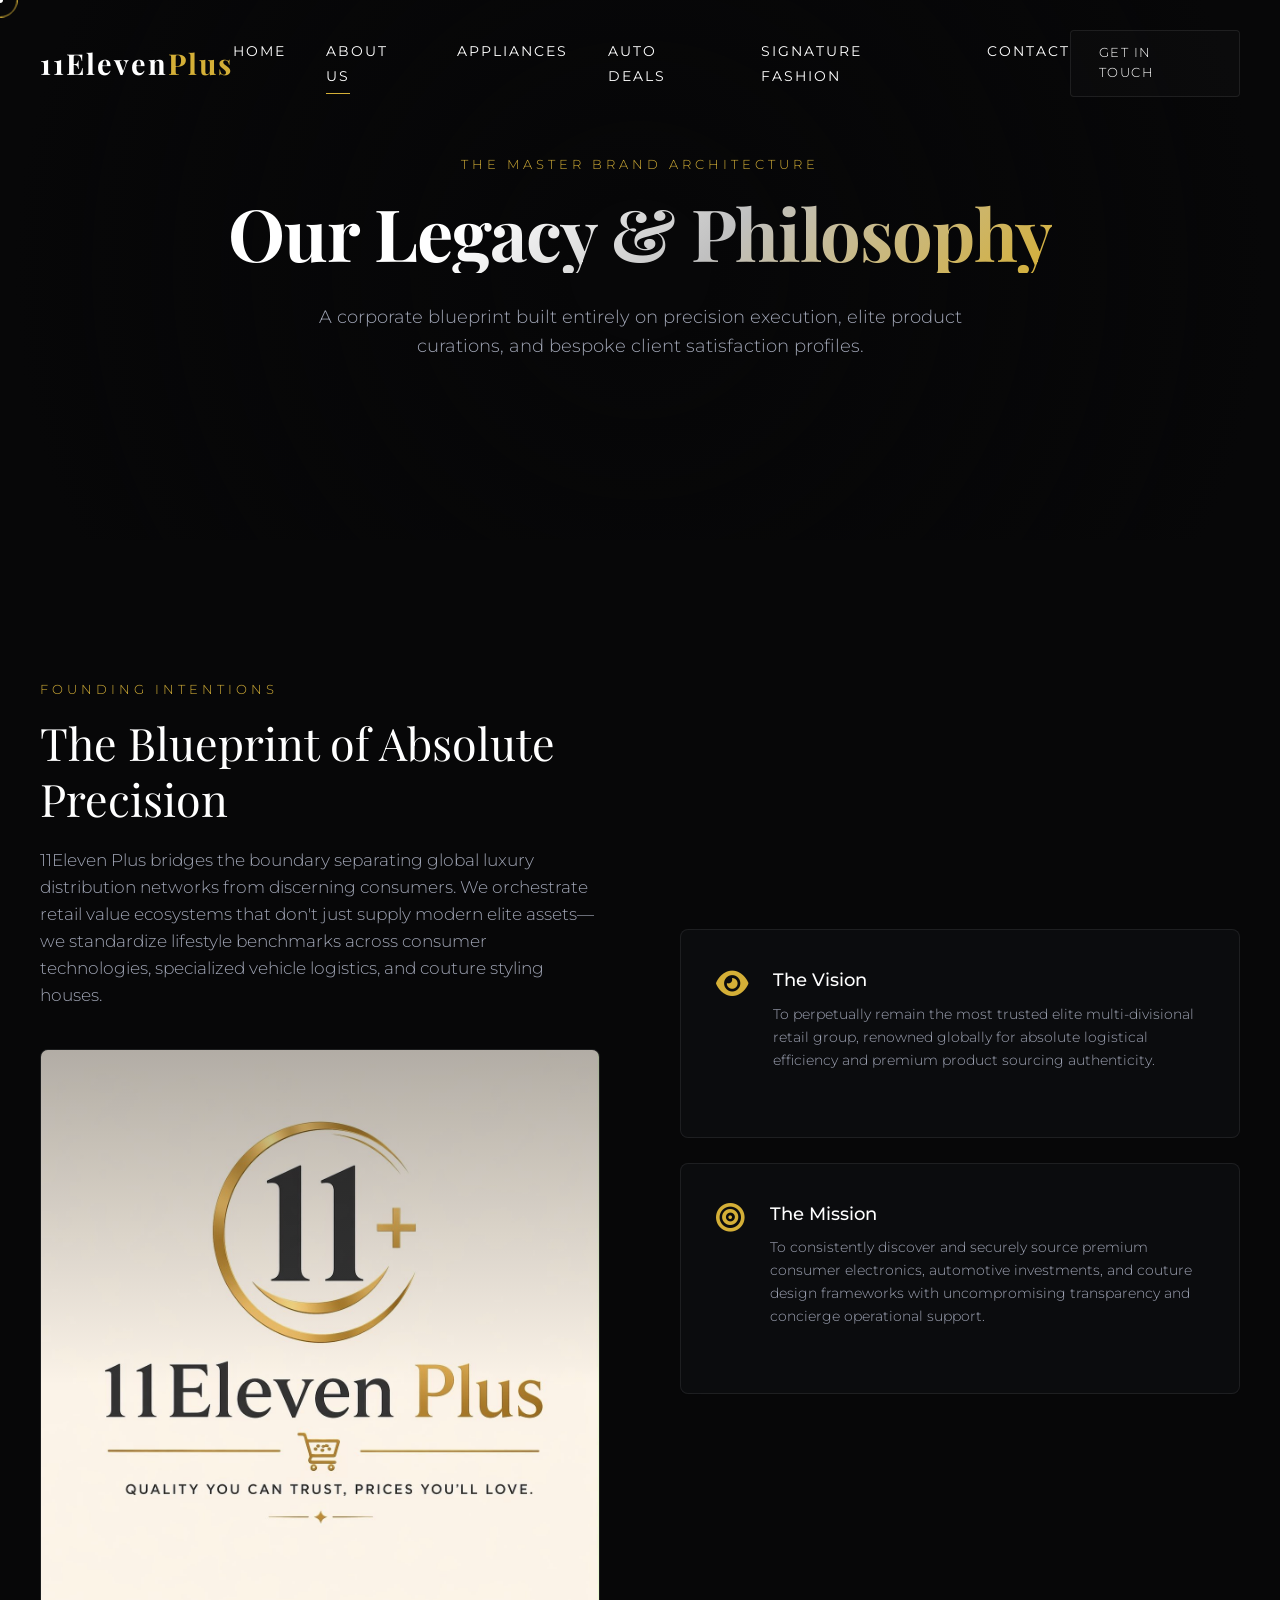
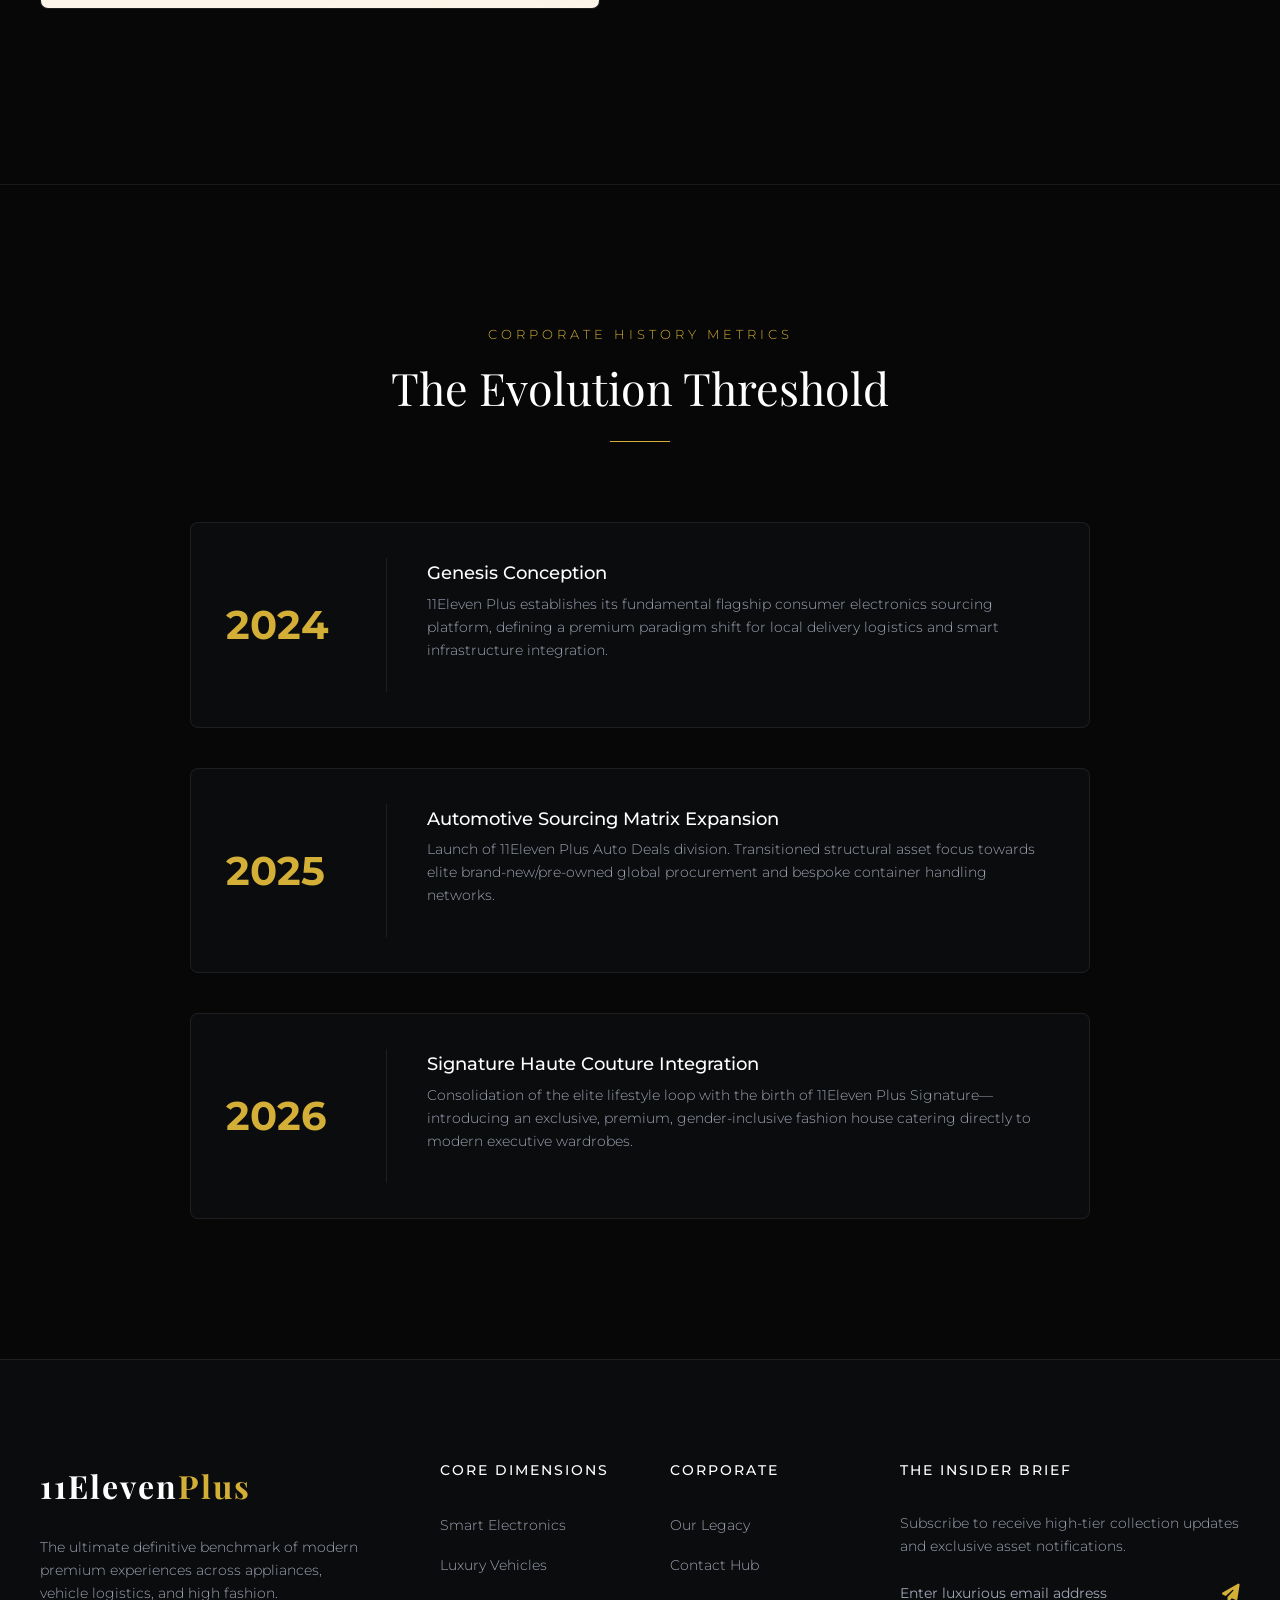
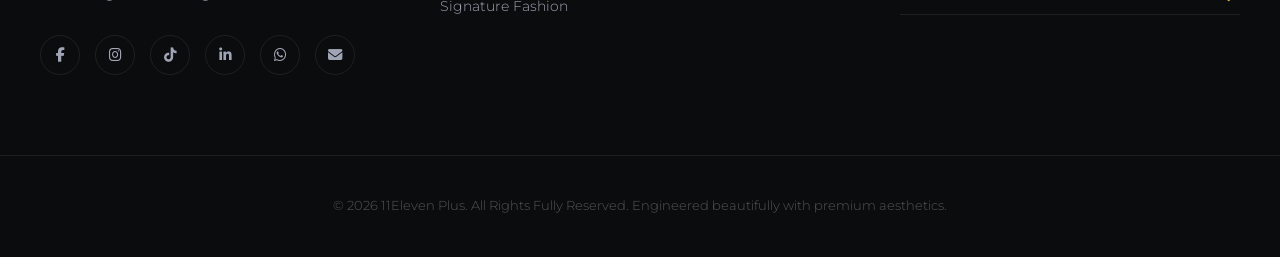
==== about.html @ 886db8bb "initial upload" ====
<!DOCTYPE html>
<html lang="en">
<head>
    <meta charset="UTF-8">
    <meta name="viewport" content="width=device-width, initial-scale=1.0">
    <title>Our Legacy | 11Eleven Plus</title>
    <meta name="description" content="Discover the philosophy, mission, and historic operational values steering the luxury ecosystem of 11Eleven Plus.">
    <!-- Google Fonts & FontAwesome Core Dependencies -->
    <link rel="preconnect" href="https://fonts.googleapis.com">
    <link rel="preconnect" href="https://fonts.gstatic.com" crossorigin>
    <link href="https://fonts.googleapis.com/css2?family=Montserrat:wght@300;400;500;600&family=Playfair+Display:ital,wght@0,400;0,600;0,700;1,400&display=swap" rel="stylesheet">
    <link rel="stylesheet" href="https://cdnjs.cloudflare.com/ajax/libs/font-awesome/6.4.0/css/all.min.css">
    <link rel="stylesheet" href="style.css">

    <!-- Favicon -->
    <link rel="icon" href="/images/logo.jpg" type="image/x-icon">
    
    <!-- Inline styles for new image classes (if not present in style.css) -->
    <style>
        /* Hero background image layer */
        .hero-bg-image {
            position: absolute;
            top: 0;
            left: 0;
            width: 100%;
            height: 100%;
            background-size: cover;
            background-position: center;
            background-repeat: no-repeat;
            z-index: 0;
            opacity: 0.35;
            filter: brightness(0.8);
        }
        /* Why section image styling */
        .why-image-wrapper {
            position: relative;
            margin: 35px 0;
            border-radius: 8px;
            overflow: hidden;
            border: 1px solid var(--glass-border);
            background: rgba(15,16,19,0.5);
        }
        .why-image {
            width: 100%;
            height: auto;
            display: block;
            transition: transform 0.8s var(--transition-premium);
        }
        .why-image-wrapper:hover .why-image {
            transform: scale(1.03);
        }
        .why-image-accent {
            position: absolute;
            top: 0;
            left: 0;
            width: 100%;
            height: 100%;
            background: linear-gradient(180deg, rgba(7,7,8,0.3) 0%, rgba(7,7,8,0) 60%);
            pointer-events: none;
        }
        /* Subtle overlay for card images inside glass cards (if used) */
        .card-image-overlay {
            position: absolute;
            top: 0;
            left: 0;
            width: 100%;
            height: 100%;
            background: rgba(7,7,8,0.4);
            z-index: 1;
        }
    </style>
</head>
<body>

    <!-- Scroll Progress Indicator -->
    <div class="scroll-progress"></div>

    <!-- Custom Luxury Cursor Tracking nodes -->
    <div class="custom-cursor"></div>
    <div class="custom-cursor-dot"></div>

    <!-- Preloader Graphic System -->
    <div class="preloader">
        <div class="preloader-wrap">
            <h1 class="preloader-logo">11Eleven<span>Plus</span></h1>
            <div class="preloader-bar"></div>
        </div>
    </div>

    <!-- Sticky Navigation Layout Bar -->
    <header class="main-header">
        <div class="header-container">
            <a href="index.html" class="logo">
                11Eleven<span class="gold-text">Plus</span>
            </a>
            
            <nav class="nav-menu">
                <ul class="nav-list">
                    <li><a href="index.html" class="nav-link">Home</a></li>
                    <li><a href="about.html" class="nav-link active">About Us</a></li>
                    <li><a href="appliances.html" class="nav-link">Appliances</a></li>
                    <li><a href="auto.html" class="nav-link">Auto Deals</a></li>
                    <li><a href="fashion.html" class="nav-link">Signature Fashion</a></li>
                    <li><a href="contact.html" class="nav-link">Contact</a></li>
                </ul>
                <div class="menu-socials">
                    <a href="https://www.facebook.com/share/1C3CKjjL6a/?mibextid=wwXIfr" aria-label="Facebook"><i class="fab fa-facebook-f"></i></a>
                    <a href="https://www.instagram.com/11eleven_plus" aria-label="Instagram"><i class="fab fa-instagram"></i></a>
                    <a href="https://www.tiktok.com/@11eleven_plus" aria-label="TikTok"><i class="fab fa-tiktok"></i></a>
                    <a href="https://www.linkedin.com/in/eleven-plus-334429421" aria-label="LinkedIn"><i class="fab fa-linkedin-in"></i></a>
                    <a href="https://wa.me/+233274923917" target="_blank" class="frame-link"><i class="fa-brands fa-whatsapp"></i> </a>
                </div>
            </nav>

            <div class="header-actions">
                <a href="contact.html" class="btn-nav">Get In Touch</a>
                <button class="hamburger" type="button" aria-label="Toggle Menu" aria-expanded="false">
                    <span class="bar"></span>
                    <span class="bar"></span>
                    <span class="bar"></span>
                </button>
            </div>
        </div>
    </header>

    <!-- Inner Narrative Structural Header Banner with background image -->
    <section class="hero-section" style="height: 60vh; position: relative;">
        <!-- Background image added for legacy ambiance -->
        <div class="hero-bg-image" style="background-image: url('https://images.unsplash.com/photo-1600585154340-be6161a56a0c?auto=format&fit=crop&w=1600&q=80');" aria-hidden="true"></div>
        <div class="hero-bg-overlay" style="background: radial-gradient(circle at center, transparent 10%, var(--bg-dark) 90%); z-index: 1;"></div>
        <div class="hero-content" style="z-index: 2;">
            <span class="subtitle">The Master Brand Architecture</span>
            <h1 class="gradient-text">Our Legacy & Philosophy</h1>
            <p>A corporate blueprint built entirely on precision execution, elite product curations, and bespoke client satisfaction profiles.</p>
        </div>
    </section>

    <!-- Mission, Vision & Core Values Section Matrix with added image -->
    <section class="philosophy-section section-padding">
        <div class="container">
            <div class="why-grid">
                <div class="reveal-on-scroll">
                    <span class="subtitle">Founding Intentions</span>
                    <h2 class="section-title">The Blueprint of Absolute Precision</h2>
                    <p class="section-desc" style="margin-top:20px;">11Eleven Plus bridges the boundary separating global luxury distribution networks from discerning consumers. We orchestrate retail value ecosystems that don't just supply modern elite assets—we standardize lifestyle benchmarks across consumer technologies, specialized vehicle logistics, and couture styling houses.</p>
                    
                    <!-- Contextual image representing precision and luxury craftsmanship -->
                    <div class="why-image-wrapper">
                        <img src="/images/logo.jpg" 
                             alt="Premium executive pen on marble desk symbolizing the precision and elegance of 11Eleven Plus operations"
                             loading="lazy"
                             class="why-image">
                        <div class="why-image-accent"></div>
                    </div>
                </div>
                <div class="why-points-side">
                    <div class="why-point-card glass-card reveal-on-scroll">
                        <i class="fa-solid fa-eye gold-text"></i>
                        <div>
                            <h4>The Vision</h4>
                            <p>To perpetually remain the most trusted elite multi-divisional retail group, renowned globally for absolute logistical efficiency and premium product sourcing authenticity.</p>
                        </div>
                    </div>
                    <div class="why-point-card glass-card reveal-on-scroll">
                        <i class="fa-solid fa-bullseye gold-text"></i>
                        <div>
                            <h4>The Mission</h4>
                            <p>To consistently discover and securely source premium consumer electronics, automotive investments, and couture design frameworks with uncompromising transparency and concierge operational support.</p>
                        </div>
                    </div>
                </div>
            </div>
        </div>
    </section>

    <!-- Interactive Chronological Milestone Framework -->
    <section class="timeline-section section-padding dynamic-bg" style="border-top: 1px solid var(--glass-border);">
        <div class="container">
            <div class="section-header text-center">
                <span class="subtitle">Corporate History Metrics</span>
                <h2 class="section-title">The Evolution Threshold</h2>
                <div class="gold-divider"></div>
            </div>

            <div class="why-points-side" style="max-width: 900px; margin: 0 auto; gap: 40px; position: relative;">
                <!-- Milestone Card 1 -->
                <div class="why-point-card glass-card reveal-on-scroll" style="display: flex; gap: 40px; align-items: center;">
                    <div class="counter-number gold-text" style="font-size: 2.5rem; font-weight:700; line-height:1; min-width:120px;">2024</div>
                    <div style="border-left: 1px solid var(--glass-border); padding-left: 40px;">
                        <h4 style="margin-bottom: 5px;">Genesis Conception</h4>
                        <p>11Eleven Plus establishes its fundamental flagship consumer electronics sourcing platform, defining a premium paradigm shift for local delivery logistics and smart infrastructure integration.</p>
                    </div>
                </div>

                <!-- Milestone Card 2 -->
                <div class="why-point-card glass-card reveal-on-scroll" style="display: flex; gap: 40px; align-items: center;">
                    <div class="counter-number gold-text" style="font-size: 2.5rem; font-weight:700; line-height:1; min-width:120px;">2025</div>
                    <div style="border-left: 1px solid var(--glass-border); padding-left: 40px;">
                        <h4 style="margin-bottom: 5px;">Automotive Sourcing Matrix Expansion</h4>
                        <p>Launch of 11Eleven Plus Auto Deals division. Transitioned structural asset focus towards elite brand-new/pre-owned global procurement and bespoke container handling networks.</p>
                    </div>
                </div>

                <!-- Milestone Card 3 -->
                <div class="why-point-card glass-card reveal-on-scroll" style="display: flex; gap: 40px; align-items: center;">
                    <div class="counter-number gold-text" style="font-size: 2.5rem; font-weight:700; line-height:1; min-width:120px;">2026</div>
                    <div style="border-left: 1px solid var(--glass-border); padding-left: 40px;">
                        <h4 style="margin-bottom: 5px;">Signature Haute Couture Integration</h4>
                        <p>Consolidation of the elite lifestyle loop with the birth of 11Eleven Plus Signature—introducing an exclusive, premium, gender-inclusive fashion house catering directly to modern executive wardrobes.</p>
                    </div>
                </div>
            </div>
        </div>
    </section>

    <!-- Master Footer Block -->
    <footer class="main-footer">
        <div class="container footer-grid">
            <div class="footer-brand-column">
                <a href="index.html" class="footer-logo">11Eleven<span>Plus</span></a>
                <p>The ultimate definitive benchmark of modern premium experiences across appliances, vehicle logistics, and high fashion.</p>
                <div class="footer-socials">
                    <a href="https://www.facebook.com/share/1C3CKjjL6a/?mibextid=wwXIfr" aria-label="Facebook"><i class="fab fa-facebook-f"></i></a>
                    <a href="https://www.instagram.com/11eleven_plus" aria-label="Instagram"><i class="fab fa-instagram"></i></a>
                    <a href="https://www.tiktok.com/@11eleven_plus" aria-label="TikTok"><i class="fab fa-tiktok"></i></a>
                    <a href="https://www.linkedin.com/in/eleven-plus-334429421" aria-label="LinkedIn"><i class="fab fa-linkedin-in"></i></a>
                    <a href="https://wa.me/+233274923917" target="_blank" class="frame-link"><i class="fa-brands fa-whatsapp"></i> </a>
                    <a href="mailto:11Elevenplusgroups@gmail.com" aria-label="Email"><i class="fa-solid fa-envelope"></i></a>
                </div>
            </div>

            <div class="footer-links-column">
                <h4>Core Dimensions</h4>
                <ul>
                    <li><a href="appliances.html">Smart Electronics</a></li>
                    <li><a href="auto.html">Luxury Vehicles</a></li>
                    <li><a href="fashion.html">Signature Fashion</a></li>
                </ul>
            </div>

            <div class="footer-links-column">
                <h4>Corporate</h4>
                <ul>
                    <li><a href="about.html">Our Legacy</a></li>
                    <li><a href="contact.html">Contact Hub</a></li>
                </ul>
            </div>

            <div class="footer-subscribe-column">
                <h4>The Insider Brief</h4>
                <p>Subscribe to receive high-tier collection updates and exclusive asset notifications.</p>
                <form class="subscribe-form" action="https://formsubmit.co/11elevenplusgroups@gmail.com" method="POST">
                    <input type="hidden" name="_subject" value="11ElevenPlus">
                    <input type="hidden" name="_captcha" value="false">
                    <input type="hidden" name="_next" value="http://127.0.0.1:5500/thank-you.html">
                    <input type="email" name="email" placeholder="Enter luxurious email address" required autocomplete="off">
                    <button type="submit" aria-label="Subscribe"><i class="fa-solid fa-paper-plane"></i></button>
                </form>
            </div>
        </div>

        <div class="footer-bottom text-center">
            <p>&copy; 2026 11Eleven Plus. All Rights Fully Reserved. Engineered beautifully with premium aesthetics.</p>
        </div>
    </footer>

    <script src="script.js"></script>
</body>
</html>
---- style.css ----
/* ==========================================================================
   01. DESIGN SYSTEM VARIABLES & CORE RESET
   ========================================================================== */
:root {
    --bg-dark: #070708;
    --bg-surface: #0f1013;
    --glass-bg: rgba(15, 16, 19, 0.65);
    --glass-border: rgba(255, 255, 255, 0.08);
    --glass-hover-bg: rgba(255, 255, 255, 0.05);
    --glass-glow: rgba(212, 175, 55, 0.15);

    /* Luxury Metallic Palette */
    --gold: #d4af37;
    --gold-bright: #f3e5ab;
    --silver: #c0c0c0;
    --white: #ffffff;
    --text-muted: #a0a5b5;

    /* Typography Layout */
    --font-heading: 'Playfair Display', serif;
    --font-body: 'Montserrat', sans-serif;

    /* Animation Easing */
    --transition-premium: cubic-bezier(0.25, 1, 0.5, 1);
    --anim-duration: 0.6s;
}

* {
    margin: 0;
    padding: 0;
    box-sizing: border-box;
    scroll-behavior: smooth;
}

/* Custom cursor set up for desktop screens only */
@media (min-width: 992px) {
    * {
        cursor: none;
    }
}

html {
    overflow-x: hidden;
    max-width: 100%;
}

body {
    background-color: var(--bg-dark);
    color: var(--white);
    font-family: var(--font-body);
    font-weight: 300;
    line-height: 1.6;
    overflow-x: hidden;
    max-width: 100%;
}

img,
video {
    max-width: 100%;
    height: auto;
    display: block;
}

a {
    color: inherit;
    text-decoration: none;
    transition: all var(--anim-duration) var(--transition-premium);
}

ul {
    list-style: none;
}

.container {
    width: 100%;
    max-width: 1400px;
    margin: 0 auto;
    padding: 0 40px;
}

.section-padding {
    padding: 140px 0;
}

.text-center {
    text-align: center;
}
.gold-text {
    color: var(--gold);
}

/* Prevent body scrolling when mobile menu drawer opens */
body.lock-scroll {
    overflow: hidden;
}

/* ==========================================================================
   02. PREMIUM CUSTOM CURSOR & INITIAL PRELOADER
   ========================================================================== */
.custom-cursor {
    width: 35px;
    height: 35px;
    border: 1px solid var(--gold);
    border-radius: 50%;
    position: fixed;
    transform: translate(-50%, -50%);
    pointer-events: none;
    z-index: 9999;
    transition: transform 0.15s ease, background-color 0.3s ease;
    will-change: transform, left, top;
    backface-visibility: hidden;
}

.custom-cursor-dot {
    width: 6px;
    height: 6px;
    background-color: var(--white);
    border-radius: 50%;
    position: fixed;
    transform: translate(-50%, -50%);
    pointer-events: none;
    z-index: 10000;
    will-change: transform, left, top;
    backface-visibility: hidden;
}

.preloader {
    position: fixed;
    top: 0;
    left: 0;
    width: 100%;
    height: 100%;
    background-color: var(--bg-dark);
    z-index: 99999;
    display: flex;
    justify-content: center;
    align-items: center;
    transition: opacity 0.8s var(--transition-premium);
}

.preloader-wrap {
    text-align: center;
}

.preloader-logo {
    font-family: var(--font-heading);
    font-size: 3rem;
    letter-spacing: 4px;
    margin-bottom: 20px;
}

.preloader-logo span {
    color: var(--gold);
}

.preloader-bar {
    width: 140px;
    height: 1px;
    background-color: rgba(255, 255, 255, 0.1);
    margin: 0 auto;
    position: relative;
    overflow: hidden;
}

.preloader-bar::after {
    content: '';
    position: absolute;
    top: 0;
    left: -100%;
    width: 100%;
    height: 100%;
    background: linear-gradient(90deg, transparent, var(--gold), transparent);
    animation: loadingTrack 1.5s infinite linear;
}

@keyframes loadingTrack {
    100% {
        left: 100%;
    }
}

/* ==========================================================================
   03. STICKY GLASSMORPHISM NAVIGATION HIERARCHY
   ========================================================================== */
.main-header {
    position: fixed;
    top: 0;
    left: 0;
    width: 100%;
    z-index: 1000;
    isolation: isolate;
    transition: padding 0.4s var(--transition-premium), background-color 0.4s var(--transition-premium);
    padding: 30px 0;
}

.main-header.scrolled {
    padding: 15px 0;
    background-color: var(--glass-bg);
    backdrop-filter: blur(20px);
    -webkit-backdrop-filter: blur(20px);
    border-bottom: 1px solid var(--glass-border);
}

.header-container {
    display: flex;
    justify-content: space-between;
    align-items: center;
    max-width: 1500px;
    margin: 0 auto;
    padding: 0 40px;
}

.logo {
    font-family: var(--font-heading);
    font-size: 1.8rem;
    font-weight: 700;
    letter-spacing: 2px;
}

.nav-list {
    display: flex;
    gap: 40px;
}

.nav-link {
    font-size: 0.85rem;
    text-transform: uppercase;
    letter-spacing: 2px;
    font-weight: 400;
    position: relative;
    padding: 10px 0;
}

.nav-link::after {
    content: '';
    position: absolute;
    bottom: 0;
    left: 0;
    width: 0;
    height: 1px;
    background-color: var(--gold);
    transition: width 0.4s var(--transition-premium);
}

.nav-link:hover::after,
.nav-link.active::after {
    width: 100%;
}

.header-actions {
    display: flex;
    align-items: center;
    gap: 20px;
}

.btn-nav {
    border: 1px solid var(--glass-border);
    padding: 12px 28px;
    font-size: 0.8rem;
    text-transform: uppercase;
    letter-spacing: 1.5px;
    background-color: rgba(255, 255, 255, 0.02);
    border-radius: 4px;
    transition: all 0.4s var(--transition-premium);
}

.btn-nav:hover {
    border-color: var(--gold);
    background-color: rgba(212, 175, 55, 0.05);
}

.menu-socials,
.hamburger {
    display: none;
}

/* ==========================================================================
   04. CINEMATIC HERO SECTION WITH BACKGROUND IMAGE
   ========================================================================== */
.hero-section {
    height: 100vh;
    display: flex;
    align-items: center;
    justify-content: center;
    position: relative;
    padding: 0 40px;
    padding-top: 150px;
    padding-bottom: 130px;
    overflow: hidden;
}

/* NEW: Hero background image layer */
.hero-bg-image {
    position: absolute;
    top: 0;
    left: 0;
    width: 100%;
    height: 100%;
    background-image: url('https://images.unsplash.com/photo-1600585154340-be6161a56a0c?auto=format&fit=crop&w=1920&q=80');
    background-size: cover;
    background-position: center 40%;
    background-repeat: no-repeat;
    z-index: 0;
    /* Subtle parallax on desktop, fallback to scroll on mobile */
    background-attachment: scroll;
    will-change: transform;
    animation: heroImageZoom 20s ease-out forwards;
}

/* Gentle slow zoom on the hero image for cinematic effect */
@keyframes heroImageZoom {
    0% {
        transform: scale(1.05);
    }
    100% {
        transform: scale(1.0);
    }
}

/* Fixed parallax on larger screens */
@media (min-width: 992px) {
    .hero-bg-image {
        background-attachment: fixed;
        animation: none;
    }
}

.hero-bg-overlay {
    position: absolute;
    top: 0;
    left: 0;
    width: 100%;
    height: 100%;
    /* Darker overlay to maintain text readability while letting the image show through */
    background: radial-gradient(circle at center,
            rgba(7, 7, 8, 0.25) 15%,
            rgba(7, 7, 8, 0.7) 55%,
            rgba(7, 7, 8, 0.92) 100%);
    z-index: 1;
}

.animated-gradient-sphere {
    position: absolute;
    top: -20%;
    right: -10%;
    width: 600px;
    height: 600px;
    background: radial-gradient(circle, rgba(212, 175, 55, 0.08) 0%, transparent 70%);
    filter: blur(80px);
    animation: drift 12s infinite alternate ease-in-out;
    z-index: 0;
}

@keyframes drift {
    0% {
        transform: translate(0, 0) scale(1);
    }
    100% {
        transform: translate(-80px, 40px) scale(1.15);
    }
}

.hero-content {
    position: relative;
    z-index: 2;
    text-align: center;
    max-width: 950px;
}

.hero-content h1 {
    font-family: var(--font-heading);
    font-size: clamp(2.3rem, 4.5vw + 1.1rem, 4.5rem);
    line-height: 1.15;
    letter-spacing: -1px;
    margin-bottom: 30px;
}

.gradient-text {
    background: linear-gradient(135deg, var(--white) 30%, var(--silver) 60%, var(--gold) 100%);
    -webkit-background-clip: text;
    -webkit-text-fill-color: transparent;
    background-clip: text;
}

.hero-content p {
    font-size: clamp(0.92rem, 0.5vw + 0.8rem, 1.1rem);
    color: var(--text-muted);
    max-width: 700px;
    margin: 0 auto 45px;
    font-weight: 300;
}

.hero-cta-group {
    display: flex;
    gap: 20px;
    justify-content: center;
    flex-wrap: wrap;
}

/* Core Buttons Architecture */
.btn {
    padding: 18px 40px;
    font-size: 0.85rem;
    text-transform: uppercase;
    letter-spacing: 2px;
    font-weight: 500;
    border-radius: 4px;
    transition: all 0.5s var(--transition-premium);
    display: inline-block;
    cursor: pointer;
    border: none;
    font-family: var(--font-body);
}

.btn-primary {
    background-color: var(--white);
    color: var(--bg-dark);
}

.btn-primary:hover {
    background-color: var(--gold);
    color: var(--bg-dark);
    box-shadow: 0 10px 30px rgba(212, 175, 55, 0.25);
}

.btn-outline {
    border: 1px solid var(--glass-border);
    background-color: var(--glass-bg);
}

.btn-outline:hover {
    border-color: var(--white);
    background-color: var(--white);
    color: var(--bg-dark);
}

.btn-gold {
    border: 1px solid var(--gold);
    color: var(--gold);
    background: transparent;
}

.btn-gold:hover {
    background-color: var(--gold);
    color: var(--bg-dark);
    box-shadow: 0 10px 30px rgba(212, 175, 55, 0.2);
}

.scroll-down-indicator {
    position: absolute;
    bottom: 40px;
    left: 50%;
    transform: translateX(-50%);
    z-index: 2;
    display: flex;
    flex-direction: column;
    align-items: center;
    gap: 12px;
    opacity: 0.6;
}

.scroll-down-indicator span {
    font-size: 0.65rem;
    text-transform: uppercase;
    letter-spacing: 3px;
}

.mouse-icon {
    width: 20px;
    height: 32px;
    border: 1px solid var(--white);
    border-radius: 12px;
    position: relative;
}

.mouse-icon .wheel {
    width: 2px;
    height: 6px;
    background-color: var(--gold);
    position: absolute;
    top: 6px;
    left: 50%;
    transform: translateX(-50%);
    animation: scrollWheel 1.6s infinite ease-in-out;
}

@keyframes scrollWheel {
    0% {
        top: 6px;
        opacity: 1;
    }
    100% {
        top: 18px;
        opacity: 0;
    }
}

/* ==========================================================================
   05. LUXURY GLASSMORPHISM CARDS GRID WITH CARD IMAGES
   ========================================================================== */
.section-header {
    margin-bottom: 80px;
}

.subtitle {
    font-size: 0.8rem;
    text-transform: uppercase;
    letter-spacing: 4px;
    color: var(--gold);
    display: block;
    margin-bottom: 15px;
}

.section-title {
    font-family: var(--font-heading);
    font-size: clamp(1.7rem, 2.2vw + 1.1rem, 2.8rem);
    font-weight: 400;
    line-height: 1.25;
}

.gold-divider {
    width: 60px;
    height: 1px;
    background-color: var(--gold);
    margin: 25px auto 0;
}

.divisions-grid {
    display: grid;
    grid-template-columns: repeat(auto-fit, minmax(360px, 1fr));
    gap: 40px;
}

/* Glassmorphism Structural Definition */
.glass-card {
    background: var(--glass-bg);
    border: 1px solid var(--glass-border);
    backdrop-filter: blur(15px);
    -webkit-backdrop-filter: blur(15px);
    border-radius: 8px;
    padding: 50px 40px;
    position: relative;
    overflow: hidden;
    transition: transform 0.5s var(--transition-premium), border-color 0.5s var(--transition-premium);
}

/* NEW: Card header image — spans full width at the top of each glass card */
.card-image {
    margin: -50px -40px 30px -40px;
    height: 210px;
    overflow: hidden;
    position: relative;
    z-index: 1;
    border-radius: 8px 8px 0 0;
}

.card-image img {
    width: 100%;
    height: 100%;
    object-fit: cover;
    display: block;
    transition: transform 0.7s var(--transition-premium), filter 0.5s var(--transition-premium);
    filter: brightness(0.85) saturate(0.9);
}

/* Subtle zoom on card image hover */
.glass-card:hover .card-image img {
    transform: scale(1.06);
    filter: brightness(0.95) saturate(1.0);
}

.card-glow-element {
    position: absolute;
    top: var(--y, 0px);
    left: var(--x, 0px);
    width: 300px;
    height: 300px;
    background: radial-gradient(circle, var(--glass-glow) 0%, transparent 70%);
    transform: translate(-50%, -50%);
    pointer-events: none;
    opacity: 0;
    transition: opacity 0.5s ease;
    z-index: 0;
}

.glass-card:hover .card-glow-element {
    opacity: 1;
}

.glass-card:hover {
    transform: translateY(-10px);
    border-color: rgba(212, 175, 55, 0.3);
}

.card-icon {
    font-size: 2.5rem;
    color: var(--gold);
    margin-bottom: 30px;
    position: relative;
    z-index: 1;
}

.glass-card h3 {
    font-family: var(--font-heading);
    font-size: 1.75rem;
    margin-bottom: 15px;
    position: relative;
    z-index: 1;
}

.glass-card p {
    color: var(--text-muted);
    font-size: 0.95rem;
    margin-bottom: 30px;
    position: relative;
    z-index: 1;
}

.card-features {
    margin-bottom: 40px;
    position: relative;
    z-index: 1;
}

.card-features li {
    font-size: 0.85rem;
    color: var(--white);
    display: flex;
    align-items: center;
    gap: 12px;
    margin-bottom: 12px;
}

.card-features i {
    color: var(--gold);
    font-size: 0.9rem;
}

.card-btn {
    font-size: 0.8rem;
    text-transform: uppercase;
    letter-spacing: 2px;
    font-weight: 500;
    display: inline-flex;
    align-items: center;
    gap: 10px;
    color: var(--gold);
    position: relative;
    z-index: 1;
}

.card-btn i {
    transition: transform 0.4s var(--transition-premium);
}

.glass-card:hover .card-btn i {
    transform: translateX(6px);
}

/* ==========================================================================
   06. NEW: FULL-WIDTH SHOWCASE IMAGE STRIP
   ========================================================================== */
.showcase-strip {
    position: relative;
    height: 65vh;
    min-height: 420px;
    display: flex;
    align-items: center;
    justify-content: center;
    overflow: hidden;
    isolation: isolate;
}

.showcase-bg-image {
    position: absolute;
    top: 0;
    left: 0;
    width: 100%;
    height: 100%;
    background-image: url('https://images.unsplash.com/photo-1618221195710-dd6b41faaea6?auto=format&fit=crop&w=1920&q=80');
    background-size: cover;
    background-position: center 55%;
    background-repeat: no-repeat;
    z-index: 0;
    /* Fixed parallax on desktop */
}

@media (min-width: 992px) {
    .showcase-bg-image {
        background-attachment: fixed;
    }
}

.showcase-overlay {
    position: absolute;
    top: 0;
    left: 0;
    width: 100%;
    height: 100%;
    background: linear-gradient(180deg,
            rgba(7, 7, 8, 0.55) 0%,
            rgba(7, 7, 8, 0.75) 50%,
            rgba(7, 7, 8, 0.9) 100%);
    z-index: 1;
}

.showcase-content {
    position: relative;
    z-index: 2;
    text-align: center;
    max-width: 700px;
    padding: 0 40px;
}

.showcase-title {
    font-family: var(--font-heading);
    font-size: clamp(1.8rem, 3vw + 1rem, 3.2rem);
    font-weight: 400;
    line-height: 1.2;
    margin-bottom: 18px;
    color: var(--white);
}

.showcase-desc {
    color: var(--text-muted);
    font-size: 1.05rem;
    margin-bottom: 32px;
    line-height: 1.5;
}

/* ==========================================================================
   07. WHY CHOOSE US & ANIMATED METRICS
   ========================================================================== */
.why-choose-us {
    position: relative;
    isolation: isolate;
}

/* Subtle decorative background texture */
.why-bg-texture {
    position: absolute;
    top: 0;
    left: 0;
    width: 100%;
    height: 100%;
    z-index: 0;
    pointer-events: none;
    opacity: 0.03;
    background-image:
        radial-gradient(circle at 20% 30%, rgba(212, 175, 55, 0.4) 0%, transparent 50%),
        radial-gradient(circle at 80% 70%, rgba(255, 255, 255, 0.2) 0%, transparent 50%);
    background-size: 100% 100%;
}

.why-grid {
    display: grid;
    grid-template-columns: 1fr 1fr;
    gap: 80px;
    align-items: center;
    position: relative;
    z-index: 1;
}

.section-desc {
    color: var(--text-muted);
    margin-bottom: 40px;
    font-size: 1.05rem;
}

.counter-row {
    display: flex;
    gap: 60px;
}

.counter-item {
    font-family: var(--font-heading);
}

.counter-number {
    font-size: 3.5rem;
    font-weight: 600;
}

.counter-suffix {
    font-size: 2rem;
    color: var(--gold);
}

.counter-label {
    font-family: var(--font-body);
    font-size: 0.8rem;
    text-transform: uppercase;
    letter-spacing: 1.5px;
    color: var(--text-muted);
    margin-top: 5px;
}

.why-points-side {
    display: flex;
    flex-direction: column;
    gap: 25px;
}

.why-point-card {
    display: flex;
    gap: 25px;
    align-items: flex-start;
    padding: 35px;
}

.why-point-card i {
    font-size: 1.8rem;
    margin-top: 4px;
}

.why-point-card h4 {
    font-size: 1.15rem;
    margin-bottom: 8px;
    font-weight: 500;
}

.why-point-card p {
    color: var(--text-muted);
    font-size: 0.9rem;
}

/* ==========================================================================
   08. TESTIMONIALS SLIDER CONFIGURATION
   ========================================================================== */
.testimonials-slider {
    max-width: 800px;
    margin: 0 auto;
}

.testimonial-card {
    text-align: center;
    padding: 60px;
}

.quote-icon {
    font-size: 2.2rem;
    color: rgba(212, 175, 55, 0.2);
    margin-bottom: 25px;
}

.testimonial-text {
    font-family: var(--font-heading);
    font-size: clamp(1.15rem, 1.5vw + 0.85rem, 1.5rem);
    font-style: italic;
    line-height: 1.5;
    margin-bottom: 30px;
}

.client-meta h5 {
    font-size: 1rem;
    font-weight: 500;
    letter-spacing: 1px;
}

.client-meta span {
    font-size: 0.75rem;
    color: var(--gold);
    text-transform: uppercase;
    letter-spacing: 2px;
}

/* ==========================================================================
   09. INDUSTRIAL CTA EMBEDDED BANNER
   ========================================================================== */
.cta-section {
    position: relative;
    background-color: var(--bg-surface);
    border-top: 1px solid var(--glass-border);
    border-bottom: 1px solid var(--glass-border);
    overflow: hidden;
}

.cta-glow-bg {
    position: absolute;
    bottom: -50%;
    left: 50%;
    transform: translateX(-50%);
    width: 800px;
    height: 400px;
    background: radial-gradient(circle, rgba(212, 175, 55, 0.06) 0%, transparent 70%);
    filter: blur(50px);
}

.cta-section h2 {
    font-family: var(--font-heading);
    font-size: clamp(1.6rem, 2vw + 1.1rem, 3rem);
    margin-bottom: 20px;
    line-height: 1.25;
}

.cta-section p {
    color: var(--text-muted);
    max-width: 600px;
    margin: 0 auto 40px;
}

.cta-buttons {
    display: flex;
    justify-content: center;
    gap: 20px;
    flex-wrap: wrap;
}

.btn-gold-filled {
    background-color: var(--gold);
    color: var(--bg-dark);
}

.btn-gold-filled:hover {
    background-color: var(--white);
    box-shadow: 0 10px 30px rgba(255, 255, 255, 0.1);
}

.btn-secondary {
    border: 1px solid var(--glass-border);
    background: transparent;
}

.btn-secondary:hover {
    border-color: var(--white);
}

/* ==========================================================================
   10. LUXURY MASTER FOOTER BLOCK
   ========================================================================== */
.main-footer {
    background-color: #0b0c0e;
    border-top: 1px solid var(--glass-border);
    padding: 100px 0 40px;
}

.footer-grid {
    display: grid;
    grid-template-columns: 2fr 1fr 1fr 2fr;
    gap: 60px;
    margin-bottom: 80px;
}

.footer-logo {
    font-family: var(--font-heading);
    font-size: 2rem;
    font-weight: 700;
    letter-spacing: 2px;
    display: block;
    margin-bottom: 25px;
}

.footer-logo span {
    color: var(--gold);
}

.footer-brand-column p {
    color: var(--text-muted);
    font-size: 0.9rem;
    margin-bottom: 30px;
    max-width: 320px;
}

.footer-socials {
    display: flex;
    gap: 15px;
}

.footer-socials a {
    width: 40px;
    height: 40px;
    border: 1px solid var(--glass-border);
    border-radius: 50%;
    display: flex;
    justify-content: center;
    align-items: center;
    font-size: 0.9rem;
    color: var(--text-muted);
    transition: all 0.4s var(--transition-premium);
}

.footer-socials a:hover {
    border-color: var(--gold);
    color: var(--gold);
    background-color: rgba(212, 175, 55, 0.05);
}

.footer-links-column h4,
.footer-subscribe-column h4 {
    font-size: 0.85rem;
    text-transform: uppercase;
    letter-spacing: 2px;
    margin-bottom: 30px;
    font-weight: 500;
}

.footer-links-column ul {
    display: flex;
    flex-direction: column;
    gap: 15px;
}

.footer-links-column a {
    font-size: 0.9rem;
    color: var(--text-muted);
    transition: all 0.3s var(--transition-premium);
}

.footer-links-column a:hover {
    color: var(--white);
    padding-left: 5px;
}

.footer-subscribe-column p {
    color: var(--text-muted);
    font-size: 0.9rem;
    margin-bottom: 25px;
}

.subscribe-form {
    display: flex;
    border-bottom: 1px solid var(--glass-border);
    padding-bottom: 10px;
}

.subscribe-form input {
    background: transparent;
    border: none;
    outline: none;
    color: var(--white);
    font-family: var(--font-body);
    font-size: 0.85rem;
    width: 100%;
    min-width: 0;
}

.subscribe-form input::placeholder {
    color: var(--text-muted);
}

.subscribe-form button {
    background: transparent;
    border: none;
    color: var(--gold);
    cursor: pointer;
    font-size: 1.1rem;
    transition: transform 0.3s var(--transition-premium);
}

.subscribe-form button:hover {
    transform: translateX(4px);
}

.footer-bottom {
    border-top: 1px solid var(--glass-border);
    padding-top: 40px;
    font-size: 0.8rem;
    color: rgba(255, 255, 255, 0.3);
}

/* ==========================================================================
   11. SCROLL DRIVEN CORE REVEAL MECHANICS
   ========================================================================== */
.reveal-on-scroll {
    opacity: 0;
    transform: translateY(40px) scale(0.98);
    transition: opacity 1.1s cubic-bezier(0.25, 1, 0.5, 1), transform 1.1s cubic-bezier(0.25, 1, 0.5, 1);
}

.reveal-on-scroll.active {
    opacity: 1;
    transform: translateY(0) scale(1);
}

/* Cascading stagger so grid items reveal in sequence instead of all at once */
.divisions-grid .reveal-on-scroll:nth-child(1) {
    transition-delay: 0s;
}
.divisions-grid .reveal-on-scroll:nth-child(2) {
    transition-delay: 0.12s;
}
.divisions-grid .reveal-on-scroll:nth-child(3) {
    transition-delay: 0.24s;
}
.divisions-grid .reveal-on-scroll:nth-child(4) {
    transition-delay: 0.36s;
}
.divisions-grid .reveal-on-scroll:nth-child(5) {
    transition-delay: 0.48s;
}
.divisions-grid .reveal-on-scroll:nth-child(6) {
    transition-delay: 0.6s;
}

.why-points-side .reveal-on-scroll:nth-child(1) {
    transition-delay: 0s;
}
.why-points-side .reveal-on-scroll:nth-child(2) {
    transition-delay: 0.15s;
}
.why-points-side .reveal-on-scroll:nth-child(3) {
    transition-delay: 0.3s;
}

/* ==========================================================================
   12. SCROLL PROGRESS, MAGNETIC BUTTONS & MICRO-INTERACTIONS
   ========================================================================== */

/* Slim gold progress bar tracking scroll position, filled via JS */
.scroll-progress {
    position: fixed;
    top: 0;
    left: 0;
    height: 3px;
    width: 0%;
    background: linear-gradient(90deg, var(--gold) 0%, var(--gold-bright) 50%, var(--silver) 100%);
    z-index: 10002;
    pointer-events: none;
    transition: width 0.1s linear;
}

/* Shine sweep across solid buttons on hover */
.btn,
.btn-nav {
    position: relative;
    overflow: hidden;
}

.btn::after,
.btn-nav::after {
    content: '';
    position: absolute;
    top: 0;
    left: -75%;
    width: 45%;
    height: 100%;
    background: linear-gradient(120deg, transparent, rgba(255, 255, 255, 0.4), transparent);
    transform: skewX(-20deg);
    transition: left 0.7s var(--transition-premium);
    pointer-events: none;
}

.btn:hover::after,
.btn-nav:hover::after {
    left: 130%;
}

/* Icon zoom on card hover */
.card-icon {
    transition: transform 0.5s var(--transition-premium);
}

.division-card:hover .card-icon {
    transform: scale(1.15) rotate(-4deg);
}

.why-point-card i {
    transition: transform 0.4s var(--transition-premium);
}

.why-point-card:hover i {
    transform: scale(1.15);
}

/* Reduce motion for users who've asked for it */
@media (prefers-reduced-motion: reduce) {
    .reveal-on-scroll,
    .btn::after,
    .btn-nav::after,
    .card-icon,
    .why-point-card i,
    .card-image img,
    .glass-card:hover .card-image img,
    .hero-bg-image {
        transition: none !important;
        animation: none !important;
    }
    .reveal-on-scroll {
        opacity: 1;
        transform: none;
    }
    .hero-bg-image {
        background-attachment: scroll !important;
    }
    .showcase-bg-image {
        background-attachment: scroll !important;
    }
}

/* ==========================================================================
   13. SYSTEM ADAPTIVE BREAKPOINTS (RESPONSIVENESS)
   ========================================================================== */
@media (max-width: 1200px) {
    .footer-grid {
        grid-template-columns: 1fr 1fr;
        gap: 40px;
    }
    .why-grid {
        grid-template-columns: 1fr;
        gap: 60px;
    }
    .hero-section {
        padding-top: 130px;
    }
}

@media (max-width: 1199px) and (min-width: 992px) {
    .header-container {
        padding: 0 24px;
    }
    .nav-list {
        gap: 24px;
    }
    .nav-link {
        font-size: 0.78rem;
        letter-spacing: 1.5px;
    }
    .header-actions {
        gap: 14px;
    }
    .btn-nav {
        padding: 11px 20px;
        font-size: 0.75rem;
    }
}

@media (max-width: 991px) {
    * {
        cursor: auto !important;
    }
    .custom-cursor,
    .custom-cursor-dot {
        display: none;
    }

    .main-header {
        padding: 16px 0;
        background-color: var(--glass-bg);
        backdrop-filter: blur(20px);
        -webkit-backdrop-filter: blur(20px);
        border-bottom: 1px solid var(--glass-border);
    }

    .main-header.scrolled {
        padding: 14px 0;
    }

    .header-container {
        padding: 0 20px;
        flex-wrap: nowrap;
        gap: 12px;
    }

    .logo {
        font-size: 1.35rem;
        letter-spacing: 1px;
        white-space: nowrap;
    }

    .hero-section {
        height: 100vh;
        height: 100dvh;
        display: flex;
        flex-direction: column;
        justify-content: center;
        padding-top: 100px;
        padding-bottom: 90px;
    }

    /* Ensure hero image still covers properly on tablet */
    .hero-bg-image {
        background-attachment: scroll;
        background-position: center 35%;
    }

    .scroll-down-indicator {
        bottom: 28px;
    }

    .hamburger {
        display: block;
        background: none;
        border: none;
        position: relative;
        z-index: 1002;
        padding: 8px 0;
        cursor: pointer;
        flex-shrink: 0;
    }

    .header-actions {
        gap: 12px;
    }

    .btn-nav {
        padding: 9px 16px;
        font-size: 0.68rem;
        letter-spacing: 1px;
        white-space: nowrap;
        flex-shrink: 0;
    }

    .hamburger .bar {
        display: block;
        width: 28px;
        height: 1.5px;
        background-color: var(--white);
        margin: 6px 0;
        transition: 0.3s var(--transition-premium);
        transform-origin: center;
    }

    .hamburger.active .bar:nth-child(1) {
        transform: rotate(-45deg) translate(-5px, 5px);
    }
    .hamburger.active .bar:nth-child(2) {
        opacity: 0;
        transform: scaleX(0);
    }
    .hamburger.active .bar:nth-child(3) {
        transform: rotate(45deg) translate(-5px, -5px);
    }

    .nav-menu {
        position: fixed;
        top: 0;
        right: 0;
        width: min(380px, 82%);
        height: 100vh;
        height: 100dvh;
        background: rgba(7, 7, 8, 0.98);
        backdrop-filter: blur(30px);
        -webkit-backdrop-filter: blur(30px);
        border-left: 1px solid var(--glass-border);
        display: flex;
        flex-direction: column;
        justify-content: center;
        align-items: center;
        transform: translateX(100%);
        transition: transform 0.5s cubic-bezier(0.25, 1, 0.5, 1);
        z-index: 1001;
        padding: 40px;
        box-shadow: -20px 0 60px rgba(0, 0, 0, 0.7);
        overflow-y: auto;
    }

    .nav-menu.active {
        transform: translateX(0);
    }

    .nav-menu::before {
        content: '';
        position: fixed;
        top: 0;
        left: 0;
        width: 100vw;
        height: 100vh;
        background: rgba(0, 0, 0, 0.45);
        z-index: -1;
        opacity: 0;
        pointer-events: none;
        transition: opacity 0.5s var(--transition-premium);
    }

    .nav-menu.active::before {
        opacity: 1;
        pointer-events: auto;
    }

    .nav-list {
        flex-direction: column;
        text-align: center;
        gap: 26px;
        margin-bottom: 32px;
    }

    .nav-link {
        font-size: 1rem;
        letter-spacing: 2px;
    }

    .menu-socials {
        display: flex;
        gap: 22px;
        font-size: 1.05rem;
    }

    .menu-socials a {
        color: var(--text-muted);
        transition: color 0.3s var(--transition-premium);
    }

    .menu-socials a:hover {
        color: var(--gold);
    }

    /* Showcase strip adjustments for tablet */
    .showcase-strip {
        height: 50vh;
        min-height: 350px;
    }
    .showcase-content {
        padding: 0 30px;
    }
}

/* Tighter section rhythm and card sizing on tablets/large phones,
   so content reads more compact before the 576px phone breakpoint */
@media (max-width: 900px) {
    .section-padding {
        padding: 90px 0;
    }
    .section-header {
        margin-bottom: 55px;
    }
    .divisions-grid {
        gap: 28px;
    }
    .glass-card {
        padding: 36px 28px;
    }
    .card-image {
        margin: -36px -28px 24px -28px;
        height: 180px;
    }
    .why-grid {
        gap: 40px;
    }
    .why-point-card {
        padding: 26px;
    }
    .testimonial-card {
        padding: 40px 28px;
    }
    .main-footer {
        padding: 70px 0 30px;
    }
    .footer-grid {
        margin-bottom: 50px;
        gap: 34px;
    }
    .showcase-title {
        margin-bottom: 14px;
    }
}

@media (max-width: 576px) {
    .container {
        padding: 0 20px;
    }
    .section-padding {
        padding: 64px 0;
    }
    .hero-section {
        height: 100vh;
        height: 100dvh;
        padding: 0 20px;
        padding-top: 95px;
        padding-bottom: 84px;
    }

    /* Hero image mobile optimization */
    .hero-bg-image {
        background-position: center 30%;
    }

    .hero-content h1 {
        margin-bottom: 22px;
    }
    .hero-content p {
        margin-bottom: 32px;
    }
    .hero-cta-group {
        gap: 14px;
    }
    .scroll-down-indicator {
        /* top: 50px; */
        bottom: 20px;
        gap: 8px;
        opacity: 0.55;
    }
    .scroll-down-indicator span {
        font-size: 0.58rem;
        letter-spacing: 2.5px;
    }
    .mouse-icon {
        top: 50px;
        width: 17px;
        height: 27px;
    }

    /* Card image responsive margin override */
    .card-image {
        margin: -26px -20px 20px -20px;
        height: 150px;
        border-radius: 8px 8px 0 0;
    }

    .section-header {
        margin-bottom: 44px;
    }

    .footer-grid {
        grid-template-columns: 1fr;
        gap: 34px;
        margin-bottom: 44px;
    }
    .main-footer {
        padding: 56px 0 28px;
    }
    .footer-bottom {
        padding-top: 26px;
    }
    .counter-row {
        gap: 30px;
        flex-wrap: wrap;
    }
    .counter-number {
        font-size: 2.4rem;
    }
    .counter-suffix {
        font-size: 1.5rem;
    }
    .why-grid {
        gap: 32px;
    }
    .glass-card {
        padding: 26px 20px;
    }
    .card-icon {
        font-size: 2rem;
        margin-bottom: 20px;
    }
    .glass-card h3 {
        font-size: 1.45rem;
    }
    .card-features {
        margin-bottom: 28px;
    }
    .testimonial-card {
        padding: 26px 18px;
    }
    .cta-buttons {
        flex-direction: column;
        align-items: center;
    }
    .btn {
        padding: 14px 28px;
        font-size: 0.75rem;
    }
    .hero-cta-group {
        flex-direction: column;
        align-items: center;
    }
    .hero-cta-group .btn {
        width: 100%;
        max-width: 280px;
        text-align: center;
    }
    .divisions-grid {
        grid-template-columns: 1fr;
        gap: 22px;
    }
    .why-point-card {
        flex-direction: column;
        align-items: flex-start;
        padding: 20px;
        gap: 12px;
    }

    /* Showcase strip mobile */
    .showcase-strip {
        height: 55vh;
        min-height: 280px;
    }
    .showcase-content {
        padding: 0 20px;
    }
    .showcase-desc {
        font-size: 0.9rem;
        margin-bottom: 24px;
    }
}

/* Extra headroom on very short mobile viewports (landscape phones, small
   devices) so tall hero content never overlaps the header or the
   scroll indicator */
@media (max-height: 700px) {
    .hero-section {
        height: auto;
        min-height: 100vh;
        min-height: 100dvh;
        padding-bottom: 110px;
    }
}

@media (max-width: 400px) {
    .nav-menu {
        width: 88%;
        padding: 32px 24px;
    }

    .logo {
        font-size: 1.15rem;
    }

    .btn-nav {
        padding: 8px 12px;
        font-size: 0.62rem;
    }

    .header-actions {
        gap: 8px;
    }

    /* Even smaller card image on very small screens */
    .card-image {
        height: 130px;
        margin: -22px -18px 16px -18px;
    }

    .glass-card {
        padding: 22px 18px;
    }

    .showcase-strip {
        min-height: 250px;
    }
}
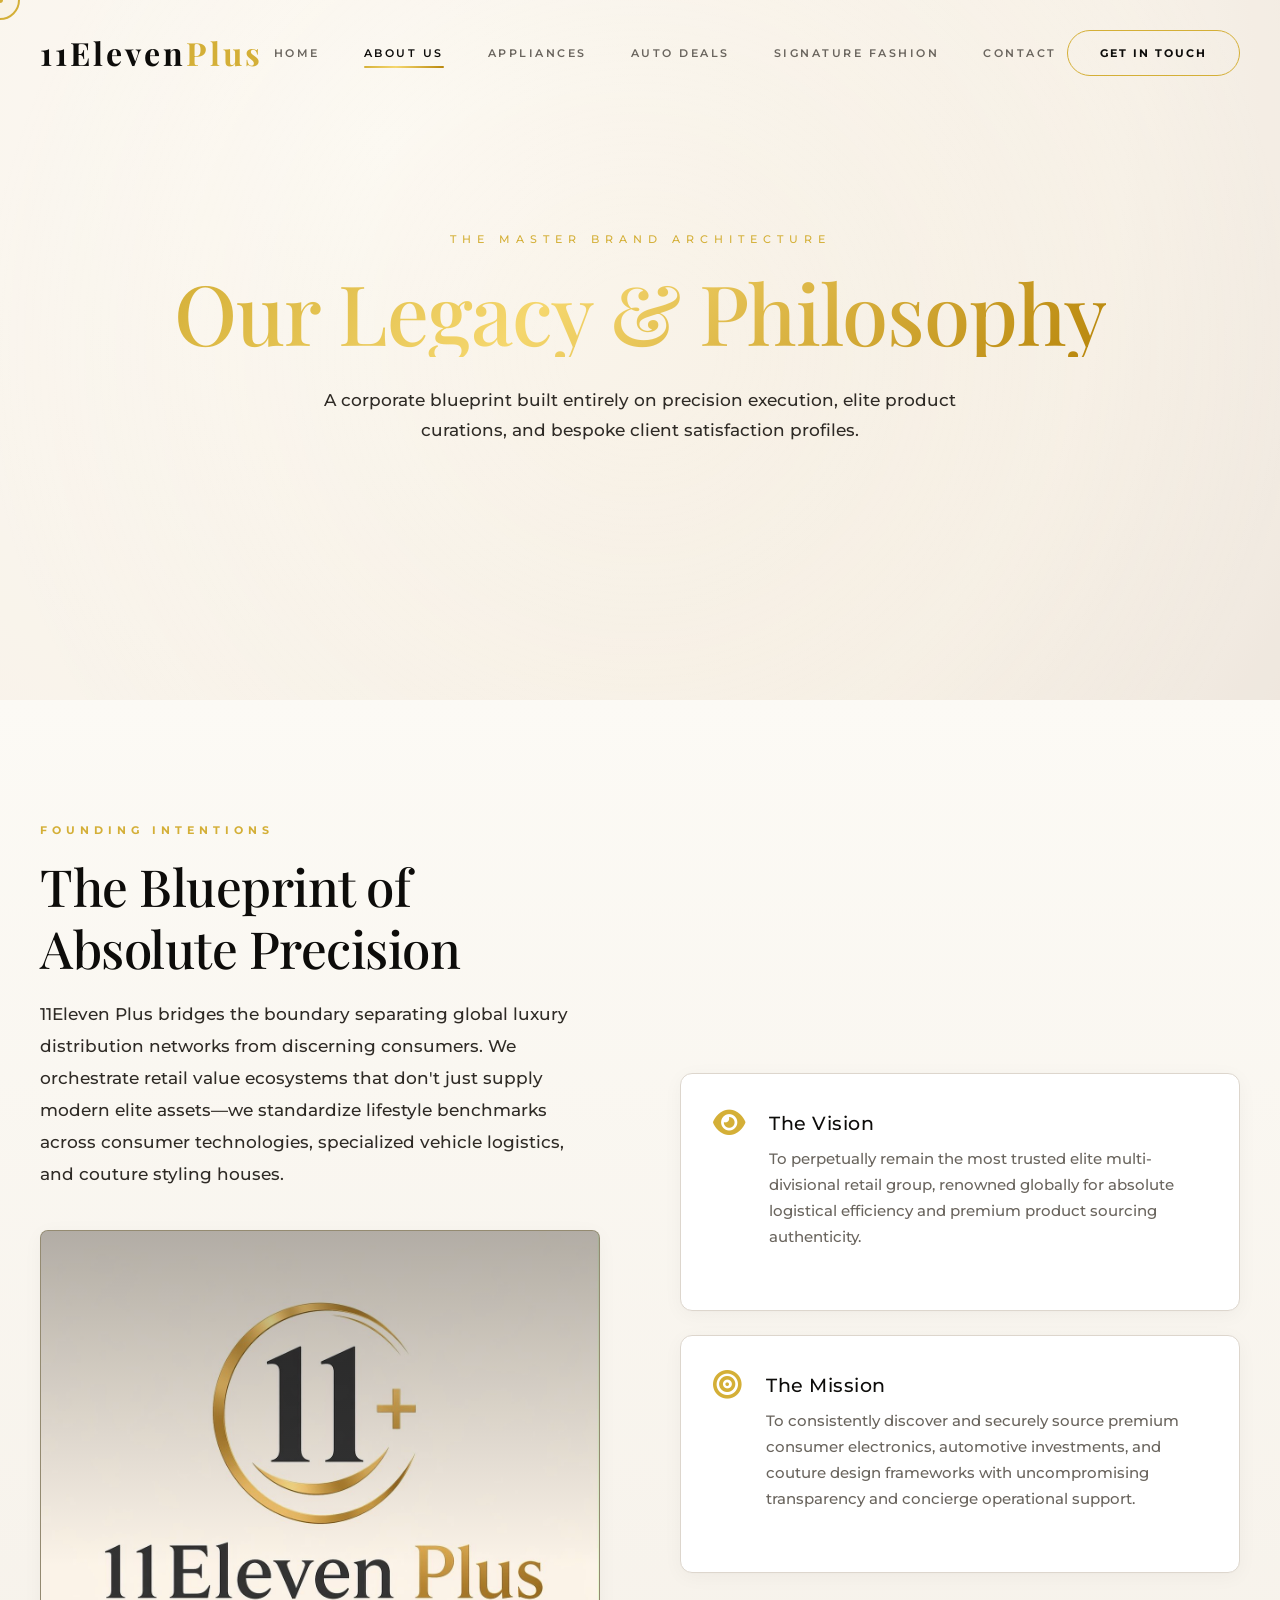
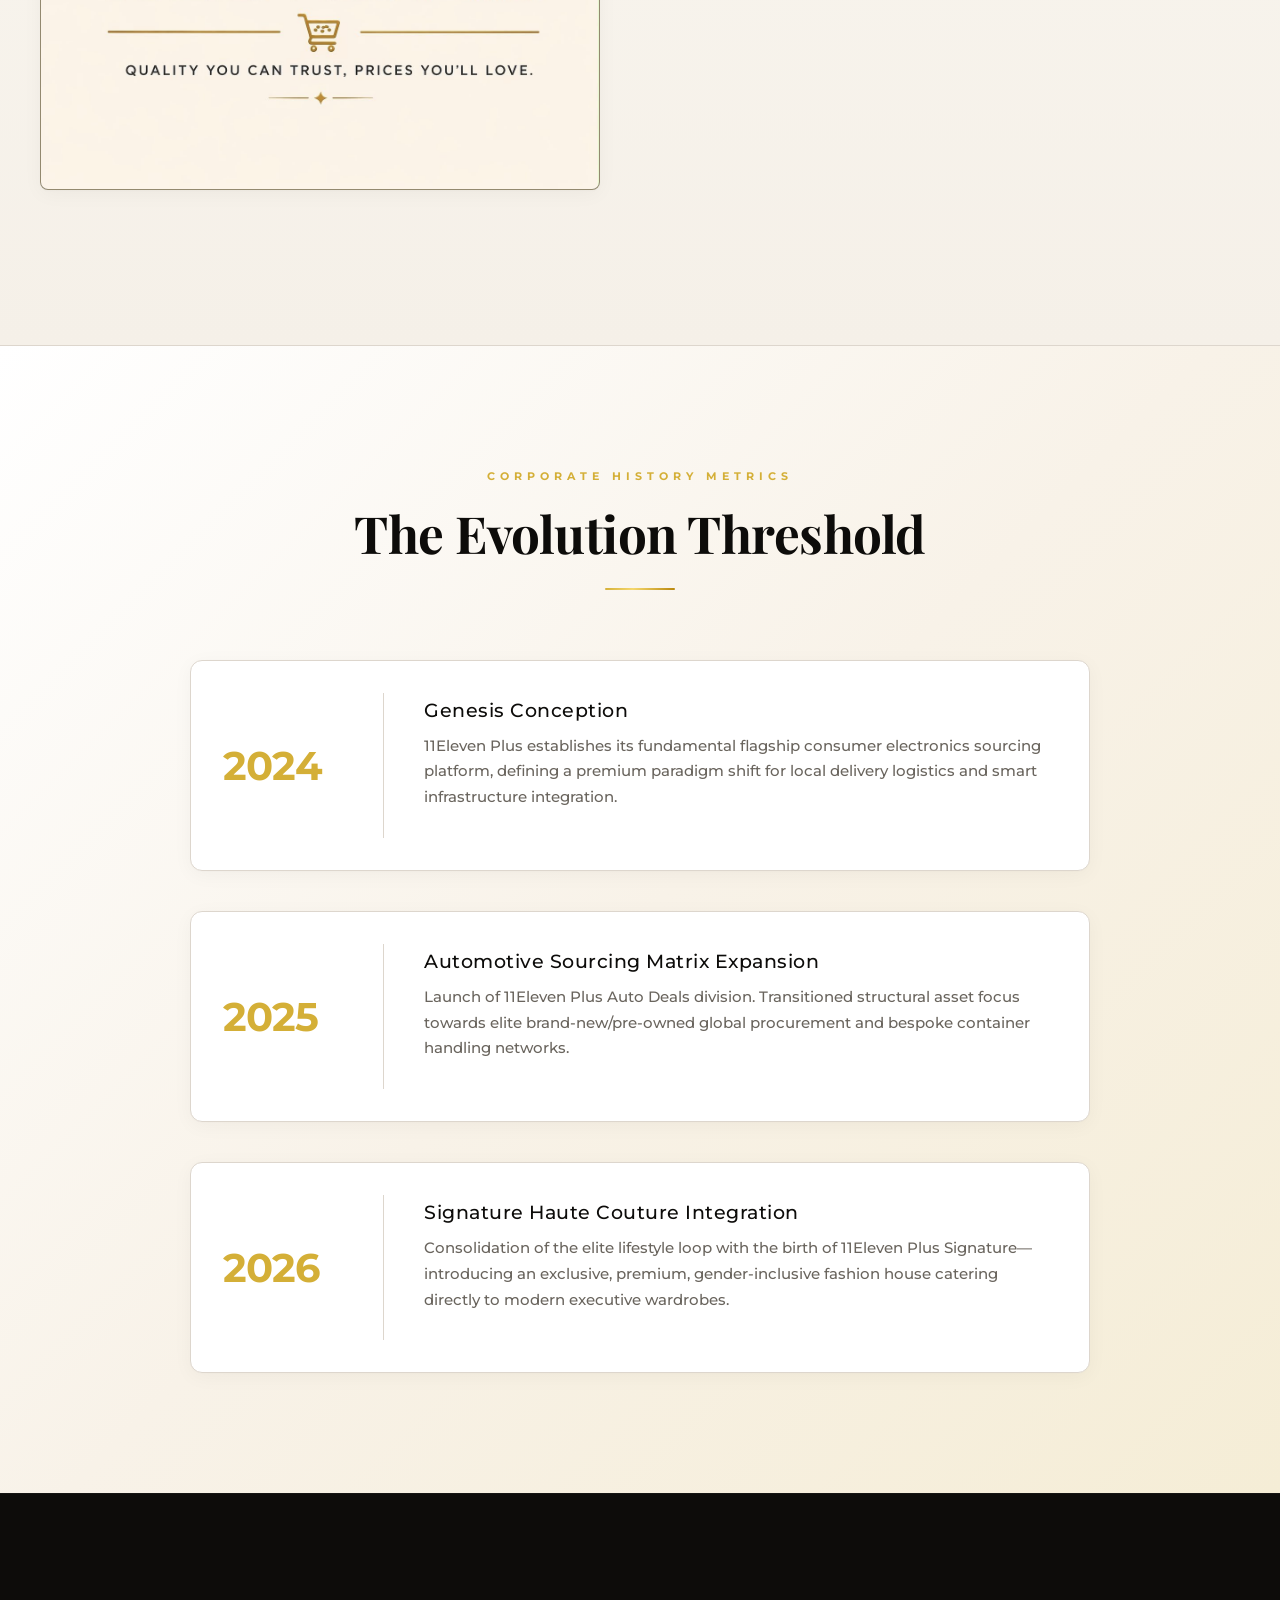
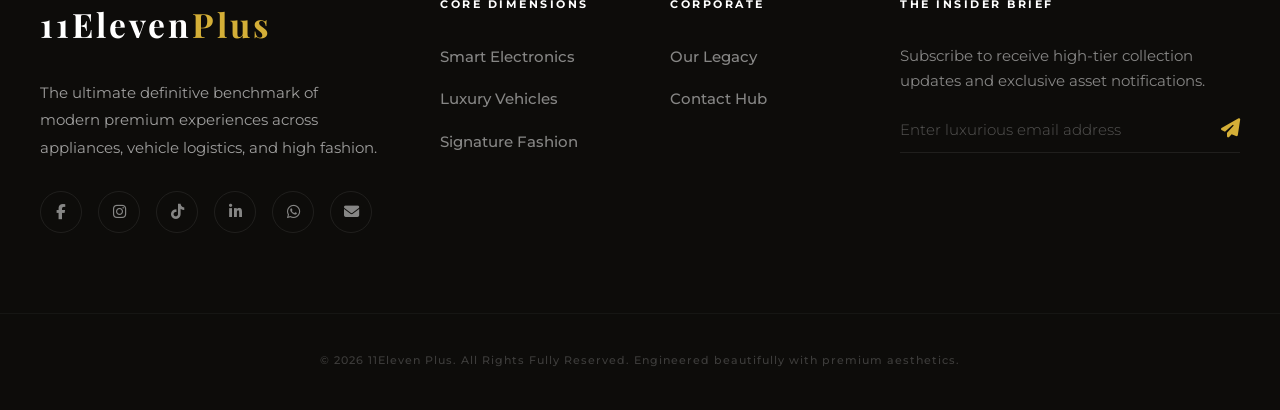
==== commit a340d6c1: "updates" ====
--- a/about.html
+++ b/about.html
@@ -8,13 +8,13 @@
     <!-- Google Fonts & FontAwesome Core Dependencies -->
     <link rel="preconnect" href="https://fonts.googleapis.com">
     <link rel="preconnect" href="https://fonts.gstatic.com" crossorigin>
-    <link href="https://fonts.googleapis.com/css2?family=Montserrat:wght@300;400;500;600&family=Playfair+Display:ital,wght@0,400;0,600;0,700;1,400&display=swap" rel="stylesheet">
+    <link href="https://fonts.googleapis.com/css2?family=Montserrat:wght@300;400;500;600;700&family=Playfair+Display:ital,wght@0,400;0,600;0,700;1,400&display=swap" rel="stylesheet">
     <link rel="stylesheet" href="https://cdnjs.cloudflare.com/ajax/libs/font-awesome/6.4.0/css/all.min.css">
     <link rel="stylesheet" href="style.css">
 
     <!-- Favicon -->
     <link rel="icon" href="/images/logo.jpg" type="image/x-icon">
-    
+
     <!-- Inline styles for new image classes (if not present in style.css) -->
     <style>
         /* Hero background image layer */
@@ -68,6 +68,38 @@
             background: rgba(7,7,8,0.4);
             z-index: 1;
         }
+        /* Enhanced typography for about page */
+        .philosophy-section .section-title {
+            font-weight: var(--weight-semibold);
+        }
+        .philosophy-section .section-desc {
+            font-weight: var(--weight-regular);
+            font-size: var(--text-md);
+            line-height: 1.9;
+        }
+        .why-point-card h4 {
+            font-weight: var(--weight-semibold);
+        }
+        .why-point-card p {
+            font-weight: var(--weight-regular);
+        }
+        .timeline-section .why-point-card h4 {
+            font-weight: var(--weight-semibold);
+        }
+        .timeline-section .why-point-card p {
+            font-weight: var(--weight-regular);
+        }
+        .hero-content .subtitle {
+            font-weight: var(--weight-semibold);
+            letter-spacing: 6px;
+        }
+        .hero-content h1 {
+            font-weight: var(--weight-semibold);
+        }
+        .hero-content p {
+            font-weight: var(--weight-regular);
+            font-size: var(--text-md);
+        }
     </style>
 </head>
 <body>
@@ -93,7 +125,7 @@
             <a href="index.html" class="logo">
                 11Eleven<span class="gold-text">Plus</span>
             </a>
-            
+
             <nav class="nav-menu">
                 <ul class="nav-list">
                     <li><a href="index.html" class="nav-link">Home</a></li>
@@ -106,7 +138,7 @@
                 <div class="menu-socials">
                     <a href="https://www.facebook.com/share/1C3CKjjL6a/?mibextid=wwXIfr" aria-label="Facebook"><i class="fab fa-facebook-f"></i></a>
                     <a href="https://www.instagram.com/11eleven_plus" aria-label="Instagram"><i class="fab fa-instagram"></i></a>
-                    <a href="https://www.tiktok.com/@11eleven_plus" aria-label="TikTok"><i class="fab fa-tiktok"></i></a>
+                    <a href="https://www.tiktok.com/@11elevenplus" aria-label="TikTok"><i class="fab fa-tiktok"></i></a>
                     <a href="https://www.linkedin.com/in/eleven-plus-334429421" aria-label="LinkedIn"><i class="fab fa-linkedin-in"></i></a>
                     <a href="https://wa.me/+233274923917" target="_blank" class="frame-link"><i class="fa-brands fa-whatsapp"></i> </a>
                 </div>
@@ -124,10 +156,10 @@
     </header>
 
     <!-- Inner Narrative Structural Header Banner with background image -->
-    <section class="hero-section" style="height: 60vh; position: relative;">
+    <section class="hero-section" style="height: 60vh; position: relative; background: var(--gradient-hero);">
         <!-- Background image added for legacy ambiance -->
-        <div class="hero-bg-image" style="background-image: url('https://images.unsplash.com/photo-1600585154340-be6161a56a0c?auto=format&fit=crop&w=1600&q=80');" aria-hidden="true"></div>
-        <div class="hero-bg-overlay" style="background: radial-gradient(circle at center, transparent 10%, var(--bg-dark) 90%); z-index: 1;"></div>
+        <div class="hero-bg-image" style="background-image: url('https://images.unsplash.com/photo-1600585154340-be6161a56a0c?auto=format&fit=crop&w=1600&q=80'); opacity: 0.08;" aria-hidden="true"></div>
+        <div class="hero-bg-overlay" style="background: radial-gradient(circle at center, transparent 10%, rgba(255,255,255,0.3) 90%); z-index: 1;"></div>
         <div class="hero-content" style="z-index: 2;">
             <span class="subtitle">The Master Brand Architecture</span>
             <h1 class="gradient-text">Our Legacy & Philosophy</h1>
@@ -136,17 +168,17 @@
     </section>
 
     <!-- Mission, Vision & Core Values Section Matrix with added image -->
-    <section class="philosophy-section section-padding">
+    <section class="philosophy-section section-padding" style="background: var(--gradient-section);">
         <div class="container">
             <div class="why-grid">
                 <div class="reveal-on-scroll">
                     <span class="subtitle">Founding Intentions</span>
                     <h2 class="section-title">The Blueprint of Absolute Precision</h2>
                     <p class="section-desc" style="margin-top:20px;">11Eleven Plus bridges the boundary separating global luxury distribution networks from discerning consumers. We orchestrate retail value ecosystems that don't just supply modern elite assets—we standardize lifestyle benchmarks across consumer technologies, specialized vehicle logistics, and couture styling houses.</p>
-                    
+
                     <!-- Contextual image representing precision and luxury craftsmanship -->
                     <div class="why-image-wrapper">
-                        <img src="/images/logo.jpg" 
+                        <img src="/images/logo.jpg"
                              alt="Premium executive pen on marble desk symbolizing the precision and elegance of 11Eleven Plus operations"
                              loading="lazy"
                              class="why-image">
@@ -154,14 +186,14 @@
                     </div>
                 </div>
                 <div class="why-points-side">
-                    <div class="why-point-card glass-card reveal-on-scroll">
+                    <div class="why-point-card glass-card reveal-on-scroll" style="background: var(--white); border: 1px solid var(--border-light);">
                         <i class="fa-solid fa-eye gold-text"></i>
                         <div>
                             <h4>The Vision</h4>
                             <p>To perpetually remain the most trusted elite multi-divisional retail group, renowned globally for absolute logistical efficiency and premium product sourcing authenticity.</p>
                         </div>
                     </div>
-                    <div class="why-point-card glass-card reveal-on-scroll">
+                    <div class="why-point-card glass-card reveal-on-scroll" style="background: var(--white); border: 1px solid var(--border-light);">
                         <i class="fa-solid fa-bullseye gold-text"></i>
                         <div>
                             <h4>The Mission</h4>
@@ -174,7 +206,7 @@
     </section>
 
     <!-- Interactive Chronological Milestone Framework -->
-    <section class="timeline-section section-padding dynamic-bg" style="border-top: 1px solid var(--glass-border);">
+    <section class="timeline-section section-padding dynamic-bg" style="border-top: 1px solid var(--border-light); background: var(--gradient-white-gold);">
         <div class="container">
             <div class="section-header text-center">
                 <span class="subtitle">Corporate History Metrics</span>
@@ -184,27 +216,27 @@
 
             <div class="why-points-side" style="max-width: 900px; margin: 0 auto; gap: 40px; position: relative;">
                 <!-- Milestone Card 1 -->
-                <div class="why-point-card glass-card reveal-on-scroll" style="display: flex; gap: 40px; align-items: center;">
+                <div class="why-point-card glass-card reveal-on-scroll" style="display: flex; gap: 40px; align-items: center; background: var(--white); border: 1px solid var(--border-light);">
                     <div class="counter-number gold-text" style="font-size: 2.5rem; font-weight:700; line-height:1; min-width:120px;">2024</div>
-                    <div style="border-left: 1px solid var(--glass-border); padding-left: 40px;">
+                    <div style="border-left: 1px solid var(--border-light); padding-left: 40px;">
                         <h4 style="margin-bottom: 5px;">Genesis Conception</h4>
                         <p>11Eleven Plus establishes its fundamental flagship consumer electronics sourcing platform, defining a premium paradigm shift for local delivery logistics and smart infrastructure integration.</p>
                     </div>
                 </div>
 
                 <!-- Milestone Card 2 -->
-                <div class="why-point-card glass-card reveal-on-scroll" style="display: flex; gap: 40px; align-items: center;">
+                <div class="why-point-card glass-card reveal-on-scroll" style="display: flex; gap: 40px; align-items: center; background: var(--white); border: 1px solid var(--border-light);">
                     <div class="counter-number gold-text" style="font-size: 2.5rem; font-weight:700; line-height:1; min-width:120px;">2025</div>
-                    <div style="border-left: 1px solid var(--glass-border); padding-left: 40px;">
+                    <div style="border-left: 1px solid var(--border-light); padding-left: 40px;">
                         <h4 style="margin-bottom: 5px;">Automotive Sourcing Matrix Expansion</h4>
                         <p>Launch of 11Eleven Plus Auto Deals division. Transitioned structural asset focus towards elite brand-new/pre-owned global procurement and bespoke container handling networks.</p>
                     </div>
                 </div>
 
                 <!-- Milestone Card 3 -->
-                <div class="why-point-card glass-card reveal-on-scroll" style="display: flex; gap: 40px; align-items: center;">
+                <div class="why-point-card glass-card reveal-on-scroll" style="display: flex; gap: 40px; align-items: center; background: var(--white); border: 1px solid var(--border-light);">
                     <div class="counter-number gold-text" style="font-size: 2.5rem; font-weight:700; line-height:1; min-width:120px;">2026</div>
-                    <div style="border-left: 1px solid var(--glass-border); padding-left: 40px;">
+                    <div style="border-left: 1px solid var(--border-light); padding-left: 40px;">
                         <h4 style="margin-bottom: 5px;">Signature Haute Couture Integration</h4>
                         <p>Consolidation of the elite lifestyle loop with the birth of 11Eleven Plus Signature—introducing an exclusive, premium, gender-inclusive fashion house catering directly to modern executive wardrobes.</p>
                     </div>
@@ -222,7 +254,7 @@
                 <div class="footer-socials">
                     <a href="https://www.facebook.com/share/1C3CKjjL6a/?mibextid=wwXIfr" aria-label="Facebook"><i class="fab fa-facebook-f"></i></a>
                     <a href="https://www.instagram.com/11eleven_plus" aria-label="Instagram"><i class="fab fa-instagram"></i></a>
-                    <a href="https://www.tiktok.com/@11eleven_plus" aria-label="TikTok"><i class="fab fa-tiktok"></i></a>
+                    <a href="https://www.tiktok.com/@11elevenplus" aria-label="TikTok"><i class="fab fa-tiktok"></i></a>
                     <a href="https://www.linkedin.com/in/eleven-plus-334429421" aria-label="LinkedIn"><i class="fab fa-linkedin-in"></i></a>
                     <a href="https://wa.me/+233274923917" target="_blank" class="frame-link"><i class="fa-brands fa-whatsapp"></i> </a>
                     <a href="mailto:11Elevenplusgroups@gmail.com" aria-label="Email"><i class="fa-solid fa-envelope"></i></a>
--- a/style.css
+++ b/style.css
@@ -1,28 +1,104 @@
-/* ==========================================================================
-   01. DESIGN SYSTEM VARIABLES & CORE RESET
-   ========================================================================== */
+/* ========================================================================== */
+/* 01. DESIGN SYSTEM VARIABLES & CORE RESET                                 */
+/* ========================================================================== */
 :root {
-    --bg-dark: #070708;
-    --bg-surface: #0f1013;
-    --glass-bg: rgba(15, 16, 19, 0.65);
-    --glass-border: rgba(255, 255, 255, 0.08);
-    --glass-hover-bg: rgba(255, 255, 255, 0.05);
-    --glass-glow: rgba(212, 175, 55, 0.15);
-
-    /* Luxury Metallic Palette */
-    --gold: #d4af37;
-    --gold-bright: #f3e5ab;
-    --silver: #c0c0c0;
-    --white: #ffffff;
-    --text-muted: #a0a5b5;
-
-    /* Typography Layout */
+    /* --- Primary Colors --- */
+    --white: #FFFFFF;
+    --soft-white: #F5F0EB;
+    --off-white: #F5F6F8;
+    --cream: #FAF8F4;
+
+    /* --- Blacks & Grays --- */
+    --rich-black: #0D0C0A;
+    --charcoal: #1E1C18;
+    --dark-gray: #2F2B26;
+    --medium-gray: #6A655E;
+    --light-gray: #B5ADA3;
+    --silver-gray: #E8EAED;
+    --border-light: #DDD6CD;
+
+    /* --- Gold Palette - VIBRANT & LUMINOUS --- */
+    --gold: #D4AF37;
+    --gold-dark: #B8860B;
+    --gold-light: #F5D76E;
+    --gold-bright: #F9E9A0;
+    --gold-pale: #F5EDD6;
+    --gold-subtle: #E8DDC8;
+    --gold-glow: rgba(212, 175, 55, 0.25);
+    --gold-glow-strong: rgba(212, 175, 55, 0.45);
+
+    /* --- Accent Colors - POP --- */
+    --accent-orange: #E67E22;
+    --accent-teal: #1ABC9C;
+    --accent-rose: #E84393;
+    --accent-purple: #6C3483;
+
+    /* --- Gradients --- */
+    --gradient-gold: linear-gradient(135deg, #D4AF37 0%, #F5D76E 40%, #B8860B 100%);
+    --gradient-gold-subtle: linear-gradient(135deg, #F5EDD6 0%, #E8DDC8 50%, #F5EDD6 100%);
+    --gradient-white-gold: linear-gradient(135deg, #FFFFFF 0%, #F8F2E8 50%, #F5EDD6 100%);
+    --gradient-hero: radial-gradient(circle at 30% 20%, #FCF8F0 0%, #F5EDE0 70%, #E8DDD0 100%);
+    --gradient-section: linear-gradient(180deg, #FCFAF5 0%, #F5F0E8 100%);
+    --gradient-accent: linear-gradient(135deg, #E67E22, #D4AF37);
+
+    /* --- Shadows --- */
+    --shadow-sm: 0 2px 8px rgba(0, 0, 0, 0.06);
+    --shadow-md: 0 8px 32px rgba(0, 0, 0, 0.08);
+    --shadow-lg: 0 16px 48px rgba(0, 0, 0, 0.10);
+    --shadow-xl: 0 24px 64px rgba(0, 0, 0, 0.12);
+    --shadow-gold: 0 8px 32px rgba(212, 175, 55, 0.30);
+    --shadow-gold-lg: 0 16px 48px rgba(212, 175, 55, 0.35);
+    --shadow-card: 0 4px 20px rgba(0, 0, 0, 0.04), 0 1px 3px rgba(0, 0, 0, 0.02);
+    --shadow-card-hover: 0 12px 40px rgba(212, 175, 55, 0.20), 0 4px 12px rgba(0, 0, 0, 0.04);
+
+    /* --- Typography --- */
     --font-heading: 'Playfair Display', serif;
     --font-body: 'Montserrat', sans-serif;
 
-    /* Animation Easing */
-    --transition-premium: cubic-bezier(0.25, 1, 0.5, 1);
-    --anim-duration: 0.6s;
+    /* --- Font Sizes --- */
+    --text-xs: 0.7rem;
+    --text-sm: 0.8rem;
+    --text-base: 0.95rem;
+    --text-md: 1.05rem;
+    --text-lg: 1.2rem;
+    --text-xl: 1.4rem;
+    --text-2xl: 1.8rem;
+    --text-3xl: 2.4rem;
+    --text-4xl: 3.2rem;
+    --text-5xl: 4rem;
+
+    /* --- Spacing --- */
+    --spacing-xs: 4px;
+    --spacing-sm: 8px;
+    --spacing-md: 16px;
+    --spacing-lg: 24px;
+    --spacing-xl: 32px;
+    --spacing-2xl: 48px;
+    --spacing-3xl: 64px;
+    --spacing-4xl: 80px;
+    --spacing-5xl: 120px;
+
+    /* --- Border Radius --- */
+    --radius-sm: 4px;
+    --radius-md: 8px;
+    --radius-lg: 12px;
+    --radius-xl: 16px;
+    --radius-2xl: 24px;
+    --radius-full: 9999px;
+
+    /* --- Transitions --- */
+    --transition-smooth: cubic-bezier(0.25, 0.46, 0.45, 0.94);
+    --transition-premium: cubic-bezier(0.22, 1, 0.36, 1);
+    --transition-bounce: cubic-bezier(0.34, 1.56, 0.64, 1);
+    --transition-duration: 0.5s;
+    --transition-duration-fast: 0.3s;
+    --transition-duration-slow: 0.7s;
+
+    /* --- Glassmorphism --- */
+    --glass-bg: rgba(255, 255, 255, 0.92);
+    --glass-border: rgba(212, 175, 55, 0.20);
+    --glass-shadow: 0 8px 32px rgba(0, 0, 0, 0.04);
+    --glass-blur: 20px;
 }
 
 * {
@@ -32,7 +108,6 @@
     scroll-behavior: smooth;
 }
 
-/* Custom cursor set up for desktop screens only */
 @media (min-width: 992px) {
     * {
         cursor: none;
@@ -45,13 +120,15 @@
 }
 
 body {
-    background-color: var(--bg-dark);
-    color: var(--white);
+    background-color: var(--white);
+    color: var(--rich-black);
     font-family: var(--font-body);
-    font-weight: 300;
-    line-height: 1.6;
+    font-weight: 500;
+    line-height: 1.8;
     overflow-x: hidden;
     max-width: 100%;
+    -webkit-font-smoothing: antialiased;
+    -moz-osx-font-smoothing: grayscale;
 }
 
 img,
@@ -64,7 +141,7 @@
 a {
     color: inherit;
     text-decoration: none;
-    transition: all var(--anim-duration) var(--transition-premium);
+    transition: all var(--transition-duration) var(--transition-premium);
 }
 
 ul {
@@ -78,43 +155,80 @@
     padding: 0 40px;
 }
 
+@media (max-width: 768px) {
+    .container {
+        padding: 0 24px;
+    }
+}
+
+@media (max-width: 576px) {
+    .container {
+        padding: 0 16px;
+    }
+}
+
 .section-padding {
-    padding: 140px 0;
+    padding: var(--spacing-5xl) 0;
+}
+
+@media (max-width: 991px) {
+    .section-padding {
+        padding: var(--spacing-4xl) 0;
+    }
+}
+
+@media (max-width: 576px) {
+    .section-padding {
+        padding: var(--spacing-3xl) 0;
+    }
 }
 
 .text-center {
     text-align: center;
 }
+
 .gold-text {
     color: var(--gold);
-}
-
-/* Prevent body scrolling when mobile menu drawer opens */
+    font-weight: 700;
+}
+
+.gold-gradient-text {
+    background: var(--gradient-gold);
+    -webkit-background-clip: text;
+    -webkit-text-fill-color: transparent;
+    background-clip: text;
+}
+
+.section-bg-light {
+    background: var(--gradient-section);
+}
+
 body.lock-scroll {
     overflow: hidden;
 }
 
-/* ==========================================================================
-   02. PREMIUM CUSTOM CURSOR & INITIAL PRELOADER
-   ========================================================================== */
+/* ========================================================================== */
+/* 02. PREMIUM CUSTOM CURSOR & INITIAL PRELOADER                            */
+/* ========================================================================== */
 .custom-cursor {
-    width: 35px;
-    height: 35px;
-    border: 1px solid var(--gold);
+    width: 40px;
+    height: 40px;
+    border: 2px solid var(--gold);
     border-radius: 50%;
     position: fixed;
     transform: translate(-50%, -50%);
     pointer-events: none;
     z-index: 9999;
-    transition: transform 0.15s ease, background-color 0.3s ease;
+    transition: transform 0.2s ease, background-color 0.3s ease, border-color 0.3s ease;
     will-change: transform, left, top;
     backface-visibility: hidden;
+    background: rgba(212, 175, 55, 0.04);
 }
 
 .custom-cursor-dot {
     width: 6px;
     height: 6px;
-    background-color: var(--white);
+    background-color: var(--gold);
     border-radius: 50%;
     position: fixed;
     transform: translate(-50%, -50%);
@@ -130,12 +244,12 @@
     left: 0;
     width: 100%;
     height: 100%;
-    background-color: var(--bg-dark);
+    background-color: var(--white);
     z-index: 99999;
     display: flex;
     justify-content: center;
     align-items: center;
-    transition: opacity 0.8s var(--transition-premium);
+    transition: opacity 0.8s var(--transition-premium), visibility 0.8s var(--transition-premium);
 }
 
 .preloader-wrap {
@@ -144,9 +258,11 @@
 
 .preloader-logo {
     font-family: var(--font-heading);
-    font-size: 3rem;
-    letter-spacing: 4px;
-    margin-bottom: 20px;
+    font-size: 2.8rem;
+    letter-spacing: 6px;
+    margin-bottom: 24px;
+    font-weight: 700;
+    color: var(--rich-black);
 }
 
 .preloader-logo span {
@@ -154,12 +270,13 @@
 }
 
 .preloader-bar {
-    width: 140px;
-    height: 1px;
-    background-color: rgba(255, 255, 255, 0.1);
+    width: 180px;
+    height: 3px;
+    background-color: var(--silver-gray);
     margin: 0 auto;
     position: relative;
     overflow: hidden;
+    border-radius: 4px;
 }
 
 .preloader-bar::after {
@@ -169,8 +286,8 @@
     left: -100%;
     width: 100%;
     height: 100%;
-    background: linear-gradient(90deg, transparent, var(--gold), transparent);
-    animation: loadingTrack 1.5s infinite linear;
+    background: var(--gradient-gold);
+    animation: loadingTrack 1.4s infinite linear;
 }
 
 @keyframes loadingTrack {
@@ -179,9 +296,9 @@
     }
 }
 
-/* ==========================================================================
-   03. STICKY GLASSMORPHISM NAVIGATION HIERARCHY
-   ========================================================================== */
+/* ========================================================================== */
+/* 03. STICKY GLASSMORPHISM NAVIGATION                                      */
+/* ========================================================================== */
 .main-header {
     position: fixed;
     top: 0;
@@ -189,16 +306,22 @@
     width: 100%;
     z-index: 1000;
     isolation: isolate;
-    transition: padding 0.4s var(--transition-premium), background-color 0.4s var(--transition-premium);
-    padding: 30px 0;
+    transition: padding var(--transition-duration) var(--transition-premium),
+                background-color var(--transition-duration) var(--transition-premium),
+                backdrop-filter var(--transition-duration) var(--transition-premium),
+                border-color var(--transition-duration) var(--transition-premium),
+                box-shadow var(--transition-duration) var(--transition-premium);
+    padding: 24px 0;
+    background-color: transparent;
 }
 
 .main-header.scrolled {
-    padding: 15px 0;
-    background-color: var(--glass-bg);
-    backdrop-filter: blur(20px);
-    -webkit-backdrop-filter: blur(20px);
-    border-bottom: 1px solid var(--glass-border);
+    padding: 12px 0;
+    background-color: rgba(255, 255, 255, 0.98);
+    backdrop-filter: blur(24px);
+    -webkit-backdrop-filter: blur(24px);
+    border-bottom: 1px solid var(--border-light);
+    box-shadow: 0 2px 30px rgba(0, 0, 0, 0.06);
 }
 
 .header-container {
@@ -210,36 +333,61 @@
     padding: 0 40px;
 }
 
+@media (max-width: 991px) {
+    .header-container {
+        padding: 0 20px;
+    }
+}
+
 .logo {
     font-family: var(--font-heading);
-    font-size: 1.8rem;
+    font-size: 2rem;
     font-weight: 700;
-    letter-spacing: 2px;
+    letter-spacing: 3px;
+    transition: opacity var(--transition-duration-fast) var(--transition-premium);
+    color: var(--rich-black);
+}
+
+.logo:hover {
+    opacity: 0.7;
+}
+
+.logo .gold-text {
+    color: var(--gold);
 }
 
 .nav-list {
     display: flex;
-    gap: 40px;
+    gap: 44px;
 }
 
 .nav-link {
-    font-size: 0.85rem;
+    font-size: var(--text-xs);
     text-transform: uppercase;
-    letter-spacing: 2px;
-    font-weight: 400;
+    letter-spacing: 2.5px;
+    font-weight: 600;
     position: relative;
-    padding: 10px 0;
+    padding: 8px 0;
+    color: var(--medium-gray);
+    transition: color var(--transition-duration-fast) var(--transition-premium);
 }
 
 .nav-link::after {
     content: '';
     position: absolute;
     bottom: 0;
-    left: 0;
+    left: 50%;
+    transform: translateX(-50%);
     width: 0;
-    height: 1px;
-    background-color: var(--gold);
-    transition: width 0.4s var(--transition-premium);
+    height: 2px;
+    background: var(--gradient-gold);
+    transition: width var(--transition-duration) var(--transition-premium);
+    border-radius: 2px;
+}
+
+.nav-link:hover,
+.nav-link.active {
+    color: var(--rich-black);
 }
 
 .nav-link:hover::after,
@@ -254,19 +402,41 @@
 }
 
 .btn-nav {
-    border: 1px solid var(--glass-border);
-    padding: 12px 28px;
-    font-size: 0.8rem;
+    border: 1.5px solid var(--gold);
+    padding: 12px 32px;
+    font-size: var(--text-xs);
     text-transform: uppercase;
-    letter-spacing: 1.5px;
-    background-color: rgba(255, 255, 255, 0.02);
-    border-radius: 4px;
-    transition: all 0.4s var(--transition-premium);
+    letter-spacing: 2px;
+    font-weight: 700;
+    background: transparent;
+    border-radius: var(--radius-full);
+    transition: all var(--transition-duration) var(--transition-premium);
+    color: var(--rich-black);
+    position: relative;
+    overflow: hidden;
+}
+
+.btn-nav::before {
+    content: '';
+    position: absolute;
+    top: 0;
+    left: -100%;
+    width: 100%;
+    height: 100%;
+    background: var(--gradient-gold);
+    transition: left var(--transition-duration) var(--transition-premium);
+    z-index: -1;
 }
 
 .btn-nav:hover {
+    color: var(--white);
     border-color: var(--gold);
-    background-color: rgba(212, 175, 55, 0.05);
+    transform: translateY(-2px);
+    box-shadow: var(--shadow-gold);
+}
+
+.btn-nav:hover::before {
+    left: 0;
 }
 
 .menu-socials,
@@ -274,9 +444,153 @@
     display: none;
 }
 
-/* ==========================================================================
-   04. CINEMATIC HERO SECTION WITH BACKGROUND IMAGE
-   ========================================================================== */
+@media (max-width: 991px) {
+    .hamburger {
+        display: block;
+        background: none;
+        border: none;
+        position: relative;
+        z-index: 1002;
+        padding: 8px 0;
+        cursor: pointer;
+        flex-shrink: 0;
+    }
+
+    .hamburger .bar {
+        display: block;
+        width: 28px;
+        height: 2px;
+        background-color: var(--rich-black);
+        margin: 6px 0;
+        transition: var(--transition-duration-fast) var(--transition-premium);
+        transform-origin: center;
+        border-radius: 2px;
+    }
+
+    .hamburger.active .bar:nth-child(1) {
+        transform: rotate(-45deg) translate(-6px, 6px);
+    }
+    .hamburger.active .bar:nth-child(2) {
+        opacity: 0;
+        transform: scaleX(0);
+    }
+    .hamburger.active .bar:nth-child(3) {
+        transform: rotate(45deg) translate(-6px, -6px);
+    }
+
+    .nav-menu {
+        position: fixed;
+        top: 0;
+        right: 0;
+        width: min(420px, 85%);
+        height: 100vh;
+        height: 100dvh;
+        background: white;
+        backdrop-filter: blur(30px);
+        -webkit-backdrop-filter: blur(30px);
+        border-left: 1px solid var(--border-light);
+        display: flex;
+        flex-direction: column;
+        justify-content: center;
+        align-items: center;
+        transform: translateX(100%);
+        transition: transform var(--transition-duration) var(--transition-premium);
+        z-index: 1001;
+        padding: 50px 40px;
+        box-shadow: -30px 0 80px rgba(0, 0, 0, 0.08);
+        overflow-y: auto;
+    }
+
+    .nav-menu.active {
+        transform: translateX(0);
+    }
+
+    .nav-menu::before {
+        content: '';
+        position: fixed;
+        top: 0;
+        left: 0;
+        width: 100vw;
+        height: 100vh;
+        z-index: -1;
+        opacity: 0;
+        pointer-events: none;
+        transition: opacity var(--transition-duration) var(--transition-premium);
+    }
+
+    .nav-menu.active::before {
+        opacity: 1;
+        pointer-events: auto;
+    }
+
+    .nav-list {
+        flex-direction: column;
+        text-align: center;
+        gap: 28px;
+        margin-bottom: 40px;
+    }
+
+    .nav-link {
+        font-size: var(--text-lg);
+        letter-spacing: 3px;
+        color: var(--rich-black);
+        font-weight: 600;
+    }
+
+    .nav-link:hover {
+        color: var(--gold);
+    }
+
+    .menu-socials {
+        display: flex;
+        gap: 28px;
+        font-size: 1.1rem;
+    }
+
+    .menu-socials a {
+        color: var(--medium-gray);
+        transition: color var(--transition-duration-fast) var(--transition-premium),
+                    transform var(--transition-duration-fast) var(--transition-premium);
+    }
+
+    .menu-socials a:hover {
+        color: var(--gold);
+        transform: translateY(-2px);
+    }
+
+    .btn-nav {
+        padding: 10px 24px;
+        font-size: var(--text-xs);
+        letter-spacing: 1.5px;
+    }
+}
+
+@media (max-width: 576px) {
+    .logo {
+        font-size: 1.5rem;
+        letter-spacing: 2px;
+    }
+
+    .btn-nav {
+        padding: 8px 16px;
+        font-size: 0.55rem;
+        letter-spacing: 1px;
+    }
+
+    .nav-menu {
+        width: 75%;
+        padding: 40px 24px;
+    }
+
+    .nav-link {
+        font-size: var(--text-md);
+        letter-spacing: 2.5px;
+    }
+}
+
+/* ========================================================================== */
+/* 04. CINEMATIC HERO SECTION                                               */
+/* ========================================================================== */
 .hero-section {
     height: 100vh;
     display: flex;
@@ -284,12 +598,32 @@
     justify-content: center;
     position: relative;
     padding: 0 40px;
-    padding-top: 150px;
-    padding-bottom: 130px;
+    padding-top: 120px;
+    padding-bottom: 100px;
     overflow: hidden;
-}
-
-/* NEW: Hero background image layer */
+    min-height: 700px;
+    background: var(--gradient-hero);
+}
+
+@media (max-width: 768px) {
+    .hero-section {
+        padding: 0 24px;
+        padding-top: 100px;
+        padding-bottom: 80px;
+        min-height: 600px;
+    }
+}
+
+@media (max-width: 576px) {
+    .hero-section {
+        padding: 0 16px;
+        padding-top: 90px;
+        padding-bottom: 70px;
+        min-height: 500px;
+        height: 100dvh;
+    }
+}
+
 .hero-bg-image {
     position: absolute;
     top: 0;
@@ -301,27 +635,26 @@
     background-position: center 40%;
     background-repeat: no-repeat;
     z-index: 0;
-    /* Subtle parallax on desktop, fallback to scroll on mobile */
     background-attachment: scroll;
     will-change: transform;
     animation: heroImageZoom 20s ease-out forwards;
-}
-
-/* Gentle slow zoom on the hero image for cinematic effect */
-@keyframes heroImageZoom {
-    0% {
-        transform: scale(1.05);
-    }
-    100% {
-        transform: scale(1.0);
-    }
-}
-
-/* Fixed parallax on larger screens */
+    opacity: 0.10;
+}
+
 @media (min-width: 992px) {
     .hero-bg-image {
         background-attachment: fixed;
         animation: none;
+        opacity: 0.12;
+    }
+}
+
+@keyframes heroImageZoom {
+    0% {
+        transform: scale(1.08);
+    }
+    100% {
+        transform: scale(1.0);
     }
 }
 
@@ -331,11 +664,10 @@
     left: 0;
     width: 100%;
     height: 100%;
-    /* Darker overlay to maintain text readability while letting the image show through */
     background: radial-gradient(circle at center,
-            rgba(7, 7, 8, 0.25) 15%,
-            rgba(7, 7, 8, 0.7) 55%,
-            rgba(7, 7, 8, 0.92) 100%);
+            rgba(255, 255, 255, 0.0) 15%,
+            rgba(255, 255, 255, 0.1) 50%,
+            rgba(255, 255, 255, 0.2) 100%);
     z-index: 1;
 }
 
@@ -343,11 +675,11 @@
     position: absolute;
     top: -20%;
     right: -10%;
-    width: 600px;
-    height: 600px;
+    width: 700px;
+    height: 700px;
     background: radial-gradient(circle, rgba(212, 175, 55, 0.08) 0%, transparent 70%);
-    filter: blur(80px);
-    animation: drift 12s infinite alternate ease-in-out;
+    filter: blur(100px);
+    animation: drift 14s infinite alternate ease-in-out;
     z-index: 0;
 }
 
@@ -356,7 +688,7 @@
         transform: translate(0, 0) scale(1);
     }
     100% {
-        transform: translate(-80px, 40px) scale(1.15);
+        transform: translate(-100px, 50px) scale(1.15);
     }
 }
 
@@ -369,25 +701,29 @@
 
 .hero-content h1 {
     font-family: var(--font-heading);
-    font-size: clamp(2.3rem, 4.5vw + 1.1rem, 4.5rem);
-    line-height: 1.15;
+    font-size: clamp(2.8rem, 5vw + 1.2rem, 5.2rem);
+    line-height: 1.1;
     letter-spacing: -1px;
-    margin-bottom: 30px;
+    margin-bottom: 28px;
+    font-weight: 700;
+    color: var(--rich-black);
 }
 
 .gradient-text {
-    background: linear-gradient(135deg, var(--white) 30%, var(--silver) 60%, var(--gold) 100%);
+    background: var(--gradient-gold);
     -webkit-background-clip: text;
     -webkit-text-fill-color: transparent;
     background-clip: text;
+    font-weight: 700;
 }
 
 .hero-content p {
-    font-size: clamp(0.92rem, 0.5vw + 0.8rem, 1.1rem);
-    color: var(--text-muted);
+    font-size: clamp(1rem, 0.6vw + 0.85rem, 1.2rem);
+    color: var(--dark-gray);
     max-width: 700px;
     margin: 0 auto 45px;
-    font-weight: 300;
+    font-weight: 500;
+    line-height: 1.8;
 }
 
 .hero-cta-group {
@@ -397,53 +733,16 @@
     flex-wrap: wrap;
 }
 
-/* Core Buttons Architecture */
-.btn {
-    padding: 18px 40px;
-    font-size: 0.85rem;
-    text-transform: uppercase;
-    letter-spacing: 2px;
-    font-weight: 500;
-    border-radius: 4px;
-    transition: all 0.5s var(--transition-premium);
-    display: inline-block;
-    cursor: pointer;
-    border: none;
-    font-family: var(--font-body);
-}
-
-.btn-primary {
-    background-color: var(--white);
-    color: var(--bg-dark);
-}
-
-.btn-primary:hover {
-    background-color: var(--gold);
-    color: var(--bg-dark);
-    box-shadow: 0 10px 30px rgba(212, 175, 55, 0.25);
-}
-
-.btn-outline {
-    border: 1px solid var(--glass-border);
-    background-color: var(--glass-bg);
-}
-
-.btn-outline:hover {
-    border-color: var(--white);
-    background-color: var(--white);
-    color: var(--bg-dark);
-}
-
-.btn-gold {
-    border: 1px solid var(--gold);
-    color: var(--gold);
-    background: transparent;
-}
-
-.btn-gold:hover {
-    background-color: var(--gold);
-    color: var(--bg-dark);
-    box-shadow: 0 10px 30px rgba(212, 175, 55, 0.2);
+@media (max-width: 576px) {
+    .hero-cta-group {
+        flex-direction: column;
+        align-items: center;
+    }
+    .hero-cta-group .btn {
+        width: 100%;
+        max-width: 280px;
+        text-align: center;
+    }
 }
 
 .scroll-down-indicator {
@@ -456,32 +755,46 @@
     flex-direction: column;
     align-items: center;
     gap: 12px;
-    opacity: 0.6;
+    opacity: 0.5;
+    width: auto;
+}
+
+@media (max-width: 576px) {
+    .scroll-down-indicator {
+        bottom: 24px;
+        gap: 8px;
+        opacity: 0.4;
+        left: 50%;
+        transform: translateX(-50%);
+    }
 }
 
 .scroll-down-indicator span {
-    font-size: 0.65rem;
+    font-size: var(--text-xs);
     text-transform: uppercase;
-    letter-spacing: 3px;
+    letter-spacing: 4px;
+    color: var(--medium-gray);
+    font-weight: 600;
 }
 
 .mouse-icon {
-    width: 20px;
-    height: 32px;
-    border: 1px solid var(--white);
-    border-radius: 12px;
+    width: 22px;
+    height: 34px;
+    border: 1.5px solid var(--medium-gray);
+    border-radius: 14px;
     position: relative;
 }
 
 .mouse-icon .wheel {
     width: 2px;
-    height: 6px;
-    background-color: var(--gold);
+    height: 8px;
+    background: var(--gradient-gold);
     position: absolute;
     top: 6px;
     left: 50%;
     transform: translateX(-50%);
-    animation: scrollWheel 1.6s infinite ease-in-out;
+    border-radius: 2px;
+    animation: scrollWheel 1.8s infinite ease-in-out;
 }
 
 @keyframes scrollWheel {
@@ -495,63 +808,106 @@
     }
 }
 
-/* ==========================================================================
-   05. LUXURY GLASSMORPHISM CARDS GRID WITH CARD IMAGES
-   ========================================================================== */
+/* ========================================================================== */
+/* 05. LUXURY GLASSMORPHISM CARDS GRID                                     */
+/* ========================================================================== */
 .section-header {
-    margin-bottom: 80px;
+    margin-bottom: 70px;
+}
+
+@media (max-width: 991px) {
+    .section-header {
+        margin-bottom: 50px;
+    }
+}
+
+@media (max-width: 576px) {
+    .section-header {
+        margin-bottom: 40px;
+    }
 }
 
 .subtitle {
-    font-size: 0.8rem;
+    font-size: var(--text-xs);
     text-transform: uppercase;
-    letter-spacing: 4px;
+    letter-spacing: 5px;
     color: var(--gold);
     display: block;
-    margin-bottom: 15px;
+    margin-bottom: 16px;
+    font-weight: 700;
 }
 
 .section-title {
     font-family: var(--font-heading);
-    font-size: clamp(1.7rem, 2.2vw + 1.1rem, 2.8rem);
-    font-weight: 400;
-    line-height: 1.25;
+    font-size: clamp(2rem, 2.5vw + 1.2rem, 3.2rem);
+    font-weight: 700;
+    line-height: 1.2;
+    letter-spacing: -0.5px;
+    color: var(--rich-black);
 }
 
 .gold-divider {
-    width: 60px;
-    height: 1px;
-    background-color: var(--gold);
-    margin: 25px auto 0;
+    width: 70px;
+    height: 2px;
+    background: var(--gradient-gold);
+    margin: 24px auto 0;
+    border-radius: 2px;
 }
 
 .divisions-grid {
     display: grid;
-    grid-template-columns: repeat(auto-fit, minmax(360px, 1fr));
+    grid-template-columns: repeat(auto-fit, minmax(340px, 1fr));
     gap: 40px;
 }
 
-/* Glassmorphism Structural Definition */
+@media (max-width: 768px) {
+    .divisions-grid {
+        grid-template-columns: 1fr;
+        gap: 30px;
+    }
+}
+
 .glass-card {
     background: var(--glass-bg);
     border: 1px solid var(--glass-border);
-    backdrop-filter: blur(15px);
-    -webkit-backdrop-filter: blur(15px);
-    border-radius: 8px;
+    backdrop-filter: blur(var(--glass-blur));
+    -webkit-backdrop-filter: blur(var(--glass-blur));
+    border-radius: var(--radius-xl);
     padding: 50px 40px;
     position: relative;
     overflow: hidden;
-    transition: transform 0.5s var(--transition-premium), border-color 0.5s var(--transition-premium);
-}
-
-/* NEW: Card header image — spans full width at the top of each glass card */
+    transition: transform var(--transition-duration) var(--transition-premium),
+                border-color var(--transition-duration) var(--transition-premium),
+                box-shadow var(--transition-duration) var(--transition-premium);
+    box-shadow: var(--shadow-card);
+    background: var(--white);
+}
+
+.glass-card:hover {
+    transform: translateY(-10px);
+    border-color: var(--gold);
+    box-shadow: var(--shadow-card-hover), var(--shadow-gold);
+}
+
 .card-image {
-    margin: -50px -40px 30px -40px;
-    height: 210px;
+    margin: -50px -40px 32px -40px;
+    height: 220px;
     overflow: hidden;
     position: relative;
     z-index: 1;
-    border-radius: 8px 8px 0 0;
+    border-radius: var(--radius-xl) var(--radius-xl) 0 0;
+}
+
+@media (max-width: 576px) {
+    .glass-card {
+        padding: 28px 20px;
+        border-radius: var(--radius-lg);
+    }
+    .card-image {
+        margin: -28px -20px 24px -20px;
+        height: 160px;
+        border-radius: var(--radius-lg) var(--radius-lg) 0 0;
+    }
 }
 
 .card-image img {
@@ -559,116 +915,150 @@
     height: 100%;
     object-fit: cover;
     display: block;
-    transition: transform 0.7s var(--transition-premium), filter 0.5s var(--transition-premium);
-    filter: brightness(0.85) saturate(0.9);
-}
-
-/* Subtle zoom on card image hover */
+    transition: transform var(--transition-duration-slow) var(--transition-premium),
+                filter var(--transition-duration) var(--transition-premium);
+    filter: brightness(0.95) saturate(0.95);
+}
+
 .glass-card:hover .card-image img {
     transform: scale(1.06);
-    filter: brightness(0.95) saturate(1.0);
+    filter: brightness(1.0) saturate(1.0);
 }
 
 .card-glow-element {
     position: absolute;
     top: var(--y, 0px);
     left: var(--x, 0px);
-    width: 300px;
-    height: 300px;
-    background: radial-gradient(circle, var(--glass-glow) 0%, transparent 70%);
+    width: 350px;
+    height: 350px;
+    background: radial-gradient(circle, rgba(212, 175, 55, 0.12) 0%, transparent 70%);
     transform: translate(-50%, -50%);
     pointer-events: none;
     opacity: 0;
-    transition: opacity 0.5s ease;
+    transition: opacity var(--transition-duration) ease;
     z-index: 0;
+    border-radius: 50%;
 }
 
 .glass-card:hover .card-glow-element {
     opacity: 1;
 }
 
-.glass-card:hover {
-    transform: translateY(-10px);
-    border-color: rgba(212, 175, 55, 0.3);
-}
-
 .card-icon {
-    font-size: 2.5rem;
+    font-size: 2.8rem;
     color: var(--gold);
-    margin-bottom: 30px;
+    margin-bottom: 28px;
     position: relative;
     z-index: 1;
+    transition: transform var(--transition-duration) var(--transition-premium);
+}
+
+.division-card:hover .card-icon {
+    transform: scale(1.12) rotate(-3deg);
 }
 
 .glass-card h3 {
     font-family: var(--font-heading);
-    font-size: 1.75rem;
-    margin-bottom: 15px;
+    font-size: var(--text-2xl);
+    margin-bottom: 16px;
     position: relative;
     z-index: 1;
+    font-weight: 700;
+    letter-spacing: -0.5px;
+    color: var(--rich-black);
+}
+
+@media (max-width: 576px) {
+    .glass-card h3 {
+        font-size: var(--text-xl);
+    }
 }
 
 .glass-card p {
-    color: var(--text-muted);
-    font-size: 0.95rem;
-    margin-bottom: 30px;
+    color: var(--dark-gray);
+    font-size: var(--text-base);
+    margin-bottom: 28px;
     position: relative;
     z-index: 1;
+    line-height: 1.8;
+    font-weight: 500;
 }
 
 .card-features {
-    margin-bottom: 40px;
+    margin-bottom: 36px;
     position: relative;
     z-index: 1;
 }
 
 .card-features li {
-    font-size: 0.85rem;
-    color: var(--white);
+    font-size: var(--text-sm);
+    color: var(--rich-black);
     display: flex;
     align-items: center;
-    gap: 12px;
-    margin-bottom: 12px;
+    gap: 14px;
+    margin-bottom: 10px;
+    font-weight: 600;
 }
 
 .card-features i {
     color: var(--gold);
-    font-size: 0.9rem;
+    font-size: var(--text-base);
+    opacity: 0.9;
 }
 
 .card-btn {
-    font-size: 0.8rem;
+    font-size: var(--text-xs);
     text-transform: uppercase;
-    letter-spacing: 2px;
-    font-weight: 500;
+    letter-spacing: 2.5px;
+    font-weight: 700;
     display: inline-flex;
     align-items: center;
-    gap: 10px;
+    gap: 12px;
     color: var(--gold);
     position: relative;
     z-index: 1;
+    transition: color var(--transition-duration-fast) var(--transition-premium);
+}
+
+.card-btn:hover {
+    color: var(--gold-dark);
 }
 
 .card-btn i {
-    transition: transform 0.4s var(--transition-premium);
+    transition: transform var(--transition-duration) var(--transition-premium);
 }
 
 .glass-card:hover .card-btn i {
     transform: translateX(6px);
 }
 
-/* ==========================================================================
-   06. NEW: FULL-WIDTH SHOWCASE IMAGE STRIP
-   ========================================================================== */
+/* ========================================================================== */
+/* 06. SHOWCASE IMAGE STRIP                                                 */
+/* ========================================================================== */
 .showcase-strip {
     position: relative;
     height: 65vh;
-    min-height: 420px;
+    min-height: 440px;
     display: flex;
     align-items: center;
     justify-content: center;
     overflow: hidden;
     isolation: isolate;
+    background: var(--gradient-white-gold);
+}
+
+@media (max-width: 991px) {
+    .showcase-strip {
+        height: 55vh;
+        min-height: 360px;
+    }
+}
+
+@media (max-width: 576px) {
+    .showcase-strip {
+        height: 50vh;
+        min-height: 300px;
+    }
 }
 
 .showcase-bg-image {
@@ -682,7 +1072,7 @@
     background-position: center 55%;
     background-repeat: no-repeat;
     z-index: 0;
-    /* Fixed parallax on desktop */
+    opacity: 0.12;
 }
 
 @media (min-width: 992px) {
@@ -698,9 +1088,9 @@
     width: 100%;
     height: 100%;
     background: linear-gradient(180deg,
-            rgba(7, 7, 8, 0.55) 0%,
-            rgba(7, 7, 8, 0.75) 50%,
-            rgba(7, 7, 8, 0.9) 100%);
+            rgba(255, 255, 255, 0.1) 0%,
+            rgba(255, 255, 255, 0.3) 50%,
+            rgba(255, 255, 255, 0.5) 100%);
     z-index: 1;
 }
 
@@ -708,35 +1098,50 @@
     position: relative;
     z-index: 2;
     text-align: center;
-    max-width: 700px;
+    max-width: 750px;
     padding: 0 40px;
+}
+
+@media (max-width: 576px) {
+    .showcase-content {
+        padding: 0 20px;
+    }
 }
 
 .showcase-title {
     font-family: var(--font-heading);
-    font-size: clamp(1.8rem, 3vw + 1rem, 3.2rem);
-    font-weight: 400;
+    font-size: clamp(2.2rem, 3.5vw + 1.2rem, 3.8rem);
+    font-weight: 700;
     line-height: 1.2;
-    margin-bottom: 18px;
-    color: var(--white);
+    margin-bottom: 20px;
+    color: var(--rich-black);
+    letter-spacing: -0.5px;
 }
 
 .showcase-desc {
-    color: var(--text-muted);
-    font-size: 1.05rem;
-    margin-bottom: 32px;
-    line-height: 1.5;
-}
-
-/* ==========================================================================
-   07. WHY CHOOSE US & ANIMATED METRICS
-   ========================================================================== */
+    color: var(--dark-gray);
+    font-size: var(--text-md);
+    margin-bottom: 34px;
+    line-height: 1.7;
+    font-weight: 500;
+}
+
+@media (max-width: 576px) {
+    .showcase-desc {
+        font-size: var(--text-base);
+        margin-bottom: 26px;
+    }
+}
+
+/* ========================================================================== */
+/* 07. WHY CHOOSE US & ANIMATED METRICS                                    */
+/* ========================================================================== */
 .why-choose-us {
     position: relative;
     isolation: isolate;
-}
-
-/* Subtle decorative background texture */
+    background: var(--gradient-section);
+}
+
 .why-bg-texture {
     position: absolute;
     top: 0;
@@ -745,10 +1150,10 @@
     height: 100%;
     z-index: 0;
     pointer-events: none;
-    opacity: 0.03;
+    opacity: 0.04;
     background-image:
-        radial-gradient(circle at 20% 30%, rgba(212, 175, 55, 0.4) 0%, transparent 50%),
-        radial-gradient(circle at 80% 70%, rgba(255, 255, 255, 0.2) 0%, transparent 50%);
+        radial-gradient(circle at 20% 30%, rgba(212, 175, 55, 0.3) 0%, transparent 50%),
+        radial-gradient(circle at 80% 70%, rgba(212, 175, 55, 0.15) 0%, transparent 50%);
     background-size: 100% 100%;
 }
 
@@ -761,10 +1166,26 @@
     z-index: 1;
 }
 
+@media (max-width: 991px) {
+    .why-grid {
+        grid-template-columns: 1fr;
+        gap: 50px;
+    }
+}
+
 .section-desc {
-    color: var(--text-muted);
+    color: var(--dark-gray);
     margin-bottom: 40px;
-    font-size: 1.05rem;
+    font-size: var(--text-md);
+    line-height: 1.8;
+    font-weight: 500;
+}
+
+@media (max-width: 576px) {
+    .section-desc {
+        font-size: var(--text-base);
+        margin-bottom: 30px;
+    }
 }
 
 .counter-row {
@@ -772,106 +1193,179 @@
     gap: 60px;
 }
 
+@media (max-width: 576px) {
+    .counter-row {
+        gap: 30px;
+        flex-wrap: wrap;
+    }
+}
+
 .counter-item {
     font-family: var(--font-heading);
 }
 
 .counter-number {
-    font-size: 3.5rem;
-    font-weight: 600;
+    font-size: 3.6rem;
+    font-weight: 700;
+    letter-spacing: -1px;
+    color: var(--rich-black);
+}
+
+@media (max-width: 576px) {
+    .counter-number {
+        font-size: 2.6rem;
+    }
 }
 
 .counter-suffix {
     font-size: 2rem;
     color: var(--gold);
+    font-weight: 700;
+}
+
+@media (max-width: 576px) {
+    .counter-suffix {
+        font-size: 1.6rem;
+    }
 }
 
 .counter-label {
     font-family: var(--font-body);
-    font-size: 0.8rem;
+    font-size: var(--text-xs);
     text-transform: uppercase;
-    letter-spacing: 1.5px;
-    color: var(--text-muted);
-    margin-top: 5px;
+    letter-spacing: 2px;
+    color: var(--light-gray);
+    margin-top: 6px;
+    font-weight: 600;
 }
 
 .why-points-side {
     display: flex;
     flex-direction: column;
-    gap: 25px;
+    gap: 24px;
 }
 
 .why-point-card {
     display: flex;
-    gap: 25px;
+    gap: 24px;
     align-items: flex-start;
-    padding: 35px;
+    padding: 32px;
+    border-radius: var(--radius-lg);
+    background: var(--white);
+    border: 1px solid var(--border-light);
+    box-shadow: var(--shadow-card);
+    transition: transform var(--transition-duration) var(--transition-premium),
+                border-color var(--transition-duration) var(--transition-premium),
+                box-shadow var(--transition-duration) var(--transition-premium);
+}
+
+.why-point-card:hover {
+    transform: translateX(6px);
+    border-color: var(--gold);
+    box-shadow: var(--shadow-card-hover);
+}
+
+@media (max-width: 576px) {
+    .why-point-card {
+        flex-direction: column;
+        align-items: flex-start;
+        padding: 24px 20px;
+        gap: 14px;
+    }
 }
 
 .why-point-card i {
     font-size: 1.8rem;
-    margin-top: 4px;
+    margin-top: 2px;
+    transition: transform var(--transition-duration) var(--transition-premium);
+}
+
+.why-point-card:hover i {
+    transform: scale(1.1);
 }
 
 .why-point-card h4 {
-    font-size: 1.15rem;
-    margin-bottom: 8px;
+    font-size: var(--text-lg);
+    margin-bottom: 6px;
+    font-weight: 700;
+    letter-spacing: 0.5px;
+    color: var(--rich-black);
+}
+
+.why-point-card p {
+    color: var(--medium-gray);
+    font-size: var(--text-base);
+    line-height: 1.7;
     font-weight: 500;
 }
 
-.why-point-card p {
-    color: var(--text-muted);
-    font-size: 0.9rem;
-}
-
-/* ==========================================================================
-   08. TESTIMONIALS SLIDER CONFIGURATION
-   ========================================================================== */
+/* ========================================================================== */
+/* 08. TESTIMONIALS                                                          */
+/* ========================================================================== */
+.testimonials-section {
+    background: var(--gradient-white-gold);
+}
+
 .testimonials-slider {
-    max-width: 800px;
+    max-width: 850px;
     margin: 0 auto;
 }
 
 .testimonial-card {
     text-align: center;
-    padding: 60px;
+    padding: 60px 50px;
+    border-radius: var(--radius-xl);
+    background: var(--white);
+    border: 1px solid var(--border-light);
+    box-shadow: var(--shadow-card);
+}
+
+@media (max-width: 576px) {
+    .testimonial-card {
+        padding: 32px 20px;
+        border-radius: var(--radius-lg);
+    }
 }
 
 .quote-icon {
-    font-size: 2.2rem;
-    color: rgba(212, 175, 55, 0.2);
-    margin-bottom: 25px;
+    font-size: 2.6rem;
+    color: var(--gold-pale);
+    margin-bottom: 28px;
 }
 
 .testimonial-text {
     font-family: var(--font-heading);
-    font-size: clamp(1.15rem, 1.5vw + 0.85rem, 1.5rem);
+    font-size: clamp(1.15rem, 1.6vw + 0.9rem, 1.6rem);
     font-style: italic;
-    line-height: 1.5;
-    margin-bottom: 30px;
+    line-height: 1.6;
+    margin-bottom: 32px;
+    font-weight: 600;
+    color: var(--rich-black);
 }
 
 .client-meta h5 {
-    font-size: 1rem;
-    font-weight: 500;
+    font-size: var(--text-md);
+    font-weight: 700;
     letter-spacing: 1px;
+    color: var(--rich-black);
 }
 
 .client-meta span {
-    font-size: 0.75rem;
+    font-size: var(--text-xs);
     color: var(--gold);
     text-transform: uppercase;
-    letter-spacing: 2px;
-}
-
-/* ==========================================================================
-   09. INDUSTRIAL CTA EMBEDDED BANNER
-   ========================================================================== */
+    letter-spacing: 2.5px;
+    font-weight: 600;
+}
+
+/* ========================================================================== */
+/* 09. CTA BANNER                                                            */
+/* ========================================================================== */
 .cta-section {
     position: relative;
-    background-color: var(--bg-surface);
-    border-top: 1px solid var(--glass-border);
-    border-bottom: 1px solid var(--glass-border);
+    background: var(--gradient-white-gold);
+    border-top: 1px solid var(--border-light);
+    border-bottom: 1px solid var(--border-light);
     overflow: hidden;
 }
 
@@ -880,23 +1374,34 @@
     bottom: -50%;
     left: 50%;
     transform: translateX(-50%);
-    width: 800px;
-    height: 400px;
-    background: radial-gradient(circle, rgba(212, 175, 55, 0.06) 0%, transparent 70%);
-    filter: blur(50px);
+    width: 900px;
+    height: 500px;
+    background: radial-gradient(circle, rgba(212, 175, 55, 0.12) 0%, transparent 70%);
+    filter: blur(60px);
 }
 
 .cta-section h2 {
     font-family: var(--font-heading);
-    font-size: clamp(1.6rem, 2vw + 1.1rem, 3rem);
+    font-size: clamp(2rem, 2.5vw + 1.2rem, 3.4rem);
     margin-bottom: 20px;
-    line-height: 1.25;
+    line-height: 1.2;
+    font-weight: 700;
+    color: var(--rich-black);
 }
 
 .cta-section p {
-    color: var(--text-muted);
+    color: var(--medium-gray);
     max-width: 600px;
     margin: 0 auto 40px;
+    font-size: var(--text-md);
+    font-weight: 500;
+}
+
+@media (max-width: 576px) {
+    .cta-section p {
+        font-size: var(--text-base);
+        margin-bottom: 30px;
+    }
 }
 
 .cta-buttons {
@@ -906,32 +1411,146 @@
     flex-wrap: wrap;
 }
 
+@media (max-width: 576px) {
+    .cta-buttons {
+        flex-direction: column;
+        align-items: center;
+    }
+    .cta-buttons .btn {
+        width: 100%;
+        max-width: 280px;
+        text-align: center;
+    }
+}
+
+/* ========================================================================== */
+/* 10. BUTTONS                                                               */
+/* ========================================================================== */
+.btn {
+    padding: 18px 44px;
+    font-size: var(--text-xs);
+    text-transform: uppercase;
+    letter-spacing: 2.5px;
+    font-weight: 700;
+    border-radius: var(--radius-full);
+    transition: all var(--transition-duration) var(--transition-premium);
+    display: inline-block;
+    cursor: pointer;
+    border: none;
+    font-family: var(--font-body);
+    position: relative;
+    overflow: hidden;
+    background: transparent;
+    color: var(--rich-black);
+}
+
+.btn::after {
+    content: '';
+    position: absolute;
+    top: 0;
+    left: -75%;
+    width: 45%;
+    height: 100%;
+    background: linear-gradient(120deg, transparent, rgba(255, 255, 255, 0.3), transparent);
+    transform: skewX(-20deg);
+    transition: left var(--transition-duration-slow) var(--transition-premium);
+    pointer-events: none;
+}
+
+.btn:hover::after {
+    left: 130%;
+}
+
+@media (max-width: 576px) {
+    .btn {
+        padding: 14px 28px;
+        font-size: var(--text-xs);
+        letter-spacing: 2px;
+    }
+}
+
+.btn-primary {
+    background: var(--rich-black);
+    color: var(--white);
+}
+
+.btn-primary:hover {
+    background: var(--gradient-gold);
+    color: var(--white);
+    transform: translateY(-3px);
+    box-shadow: var(--shadow-gold);
+}
+
+.btn-outline {
+    border: 1.5px solid var(--rich-black);
+    background: transparent;
+    color: var(--rich-black);
+}
+
+.btn-outline:hover {
+    border-color: var(--gold);
+    background: var(--gradient-gold);
+    color: var(--white);
+    transform: translateY(-3px);
+    box-shadow: var(--shadow-gold);
+}
+
+.btn-gold {
+    border: 1.5px solid var(--gold);
+    color: var(--gold);
+    background: transparent;
+}
+
+.btn-gold:hover {
+    background: var(--gradient-gold);
+    color: var(--white);
+    transform: translateY(-3px);
+    box-shadow: var(--shadow-gold);
+}
+
 .btn-gold-filled {
-    background-color: var(--gold);
-    color: var(--bg-dark);
+    background: var(--gradient-gold);
+    color: var(--white);
 }
 
 .btn-gold-filled:hover {
-    background-color: var(--white);
-    box-shadow: 0 10px 30px rgba(255, 255, 255, 0.1);
+    background: var(--gradient-gold);
+    transform: translateY(-3px);
+    box-shadow: var(--shadow-gold-lg);
 }
 
 .btn-secondary {
-    border: 1px solid var(--glass-border);
+    border: 1.5px solid var(--border-light);
     background: transparent;
+    color: var(--rich-black);
 }
 
 .btn-secondary:hover {
-    border-color: var(--white);
-}
-
-/* ==========================================================================
-   10. LUXURY MASTER FOOTER BLOCK
-   ========================================================================== */
+    border-color: var(--gold);
+    background: var(--gradient-gold);
+    color: var(--white);
+    transform: translateY(-3px);
+}
+
+/* ========================================================================== */
+/* 11. MASTER FOOTER                                                        */
+/* ========================================================================== */
 .main-footer {
-    background-color: #0b0c0e;
-    border-top: 1px solid var(--glass-border);
+    background-color: var(--rich-black);
+    border-top: 1px solid rgba(255, 255, 255, 0.04);
     padding: 100px 0 40px;
+}
+
+@media (max-width: 991px) {
+    .main-footer {
+        padding: 70px 0 30px;
+    }
+}
+
+@media (max-width: 576px) {
+    .main-footer {
+        padding: 50px 0 24px;
+    }
 }
 
 .footer-grid {
@@ -941,13 +1560,30 @@
     margin-bottom: 80px;
 }
 
+@media (max-width: 991px) {
+    .footer-grid {
+        grid-template-columns: 1fr 1fr;
+        gap: 40px;
+        margin-bottom: 50px;
+    }
+}
+
+@media (max-width: 576px) {
+    .footer-grid {
+        grid-template-columns: 1fr;
+        gap: 34px;
+        margin-bottom: 40px;
+    }
+}
+
 .footer-logo {
     font-family: var(--font-heading);
-    font-size: 2rem;
+    font-size: 2.1rem;
     font-weight: 700;
-    letter-spacing: 2px;
+    letter-spacing: 3px;
     display: block;
-    margin-bottom: 25px;
+    margin-bottom: 24px;
+    color: var(--white);
 }
 
 .footer-logo span {
@@ -955,72 +1591,84 @@
 }
 
 .footer-brand-column p {
-    color: var(--text-muted);
-    font-size: 0.9rem;
+    color: rgba(255, 255, 255, 0.6);
+    font-size: var(--text-base);
     margin-bottom: 30px;
-    max-width: 320px;
+    max-width: 340px;
+    line-height: 1.8;
+    font-weight: 400;
 }
 
 .footer-socials {
     display: flex;
-    gap: 15px;
+    gap: 16px;
 }
 
 .footer-socials a {
-    width: 40px;
-    height: 40px;
-    border: 1px solid var(--glass-border);
+    width: 42px;
+    height: 42px;
+    border: 1px solid rgba(255, 255, 255, 0.08);
     border-radius: 50%;
     display: flex;
     justify-content: center;
     align-items: center;
-    font-size: 0.9rem;
-    color: var(--text-muted);
-    transition: all 0.4s var(--transition-premium);
+    font-size: var(--text-base);
+    color: rgba(255, 255, 255, 0.5);
+    transition: all var(--transition-duration) var(--transition-premium);
 }
 
 .footer-socials a:hover {
     border-color: var(--gold);
     color: var(--gold);
-    background-color: rgba(212, 175, 55, 0.05);
+    background: rgba(212, 175, 55, 0.08);
+    transform: translateY(-3px);
 }
 
 .footer-links-column h4,
 .footer-subscribe-column h4 {
-    font-size: 0.85rem;
+    font-size: var(--text-xs);
     text-transform: uppercase;
-    letter-spacing: 2px;
-    margin-bottom: 30px;
-    font-weight: 500;
+    letter-spacing: 2.5px;
+    margin-bottom: 28px;
+    font-weight: 700;
+    color: var(--white);
 }
 
 .footer-links-column ul {
     display: flex;
     flex-direction: column;
-    gap: 15px;
+    gap: 14px;
 }
 
 .footer-links-column a {
-    font-size: 0.9rem;
-    color: var(--text-muted);
-    transition: all 0.3s var(--transition-premium);
+    font-size: var(--text-base);
+    color: rgba(255, 255, 255, 0.5);
+    transition: all var(--transition-duration-fast) var(--transition-premium);
+    font-weight: 500;
 }
 
 .footer-links-column a:hover {
     color: var(--white);
-    padding-left: 5px;
+    padding-left: 6px;
 }
 
 .footer-subscribe-column p {
-    color: var(--text-muted);
-    font-size: 0.9rem;
-    margin-bottom: 25px;
+    color: rgba(255, 255, 255, 0.5);
+    font-size: var(--text-base);
+    margin-bottom: 24px;
+    line-height: 1.7;
+    font-weight: 400;
 }
 
 .subscribe-form {
     display: flex;
-    border-bottom: 1px solid var(--glass-border);
-    padding-bottom: 10px;
+    border-bottom: 1.5px solid rgba(255, 255, 255, 0.08);
+    padding-bottom: 12px;
+    transition: border-color var(--transition-duration-fast) var(--transition-premium);
+}
+
+.subscribe-form:focus-within {
+    border-color: var(--gold);
 }
 
 .subscribe-form input {
@@ -1029,13 +1677,15 @@
     outline: none;
     color: var(--white);
     font-family: var(--font-body);
-    font-size: 0.85rem;
+    font-size: var(--text-base);
     width: 100%;
     min-width: 0;
+    font-weight: 400;
 }
 
 .subscribe-form input::placeholder {
-    color: var(--text-muted);
+    color: rgba(255, 255, 255, 0.3);
+    font-weight: 300;
 }
 
 .subscribe-form button {
@@ -1043,28 +1693,40 @@
     border: none;
     color: var(--gold);
     cursor: pointer;
-    font-size: 1.1rem;
-    transition: transform 0.3s var(--transition-premium);
+    font-size: var(--text-lg);
+    transition: transform var(--transition-duration-fast) var(--transition-premium),
+                color var(--transition-duration-fast) var(--transition-premium);
 }
 
 .subscribe-form button:hover {
     transform: translateX(4px);
+    color: var(--gold-light);
 }
 
 .footer-bottom {
-    border-top: 1px solid var(--glass-border);
-    padding-top: 40px;
-    font-size: 0.8rem;
-    color: rgba(255, 255, 255, 0.3);
-}
-
-/* ==========================================================================
-   11. SCROLL DRIVEN CORE REVEAL MECHANICS
-   ========================================================================== */
+    border-top: 1px solid rgba(255, 255, 255, 0.04);
+    padding-top: 36px;
+    font-size: var(--text-xs);
+    color: rgba(255, 255, 255, 0.2);
+    letter-spacing: 1px;
+}
+
+@media (max-width: 576px) {
+    .footer-bottom {
+        padding-top: 24px;
+        font-size: 0.6rem;
+        letter-spacing: 0.5px;
+    }
+}
+
+/* ========================================================================== */
+/* 12. SCROLL REVEAL ANIMATIONS                                             */
+/* ========================================================================== */
 .reveal-on-scroll {
     opacity: 0;
-    transform: translateY(40px) scale(0.98);
-    transition: opacity 1.1s cubic-bezier(0.25, 1, 0.5, 1), transform 1.1s cubic-bezier(0.25, 1, 0.5, 1);
+    transform: translateY(50px) scale(0.98);
+    transition: opacity 1.1s var(--transition-premium),
+                transform 1.1s var(--transition-premium);
 }
 
 .reveal-on-scroll.active {
@@ -1072,189 +1734,92 @@
     transform: translateY(0) scale(1);
 }
 
-/* Cascading stagger so grid items reveal in sequence instead of all at once */
-.divisions-grid .reveal-on-scroll:nth-child(1) {
-    transition-delay: 0s;
-}
-.divisions-grid .reveal-on-scroll:nth-child(2) {
-    transition-delay: 0.12s;
-}
-.divisions-grid .reveal-on-scroll:nth-child(3) {
-    transition-delay: 0.24s;
-}
-.divisions-grid .reveal-on-scroll:nth-child(4) {
-    transition-delay: 0.36s;
-}
-.divisions-grid .reveal-on-scroll:nth-child(5) {
-    transition-delay: 0.48s;
-}
-.divisions-grid .reveal-on-scroll:nth-child(6) {
-    transition-delay: 0.6s;
-}
-
-.why-points-side .reveal-on-scroll:nth-child(1) {
-    transition-delay: 0s;
-}
-.why-points-side .reveal-on-scroll:nth-child(2) {
-    transition-delay: 0.15s;
-}
-.why-points-side .reveal-on-scroll:nth-child(3) {
-    transition-delay: 0.3s;
-}
-
-/* ==========================================================================
-   12. SCROLL PROGRESS, MAGNETIC BUTTONS & MICRO-INTERACTIONS
-   ========================================================================== */
-
-/* Slim gold progress bar tracking scroll position, filled via JS */
+.divisions-grid .reveal-on-scroll:nth-child(1) { transition-delay: 0s; }
+.divisions-grid .reveal-on-scroll:nth-child(2) { transition-delay: 0.08s; }
+.divisions-grid .reveal-on-scroll:nth-child(3) { transition-delay: 0.16s; }
+.divisions-grid .reveal-on-scroll:nth-child(4) { transition-delay: 0.24s; }
+.divisions-grid .reveal-on-scroll:nth-child(5) { transition-delay: 0.32s; }
+.divisions-grid .reveal-on-scroll:nth-child(6) { transition-delay: 0.40s; }
+
+.why-points-side .reveal-on-scroll:nth-child(1) { transition-delay: 0s; }
+.why-points-side .reveal-on-scroll:nth-child(2) { transition-delay: 0.10s; }
+.why-points-side .reveal-on-scroll:nth-child(3) { transition-delay: 0.20s; }
+
+/* ========================================================================== */
+/* 13. SCROLL PROGRESS BAR                                                  */
+/* ========================================================================== */
 .scroll-progress {
     position: fixed;
     top: 0;
     left: 0;
     height: 3px;
     width: 0%;
-    background: linear-gradient(90deg, var(--gold) 0%, var(--gold-bright) 50%, var(--silver) 100%);
+    background: var(--gradient-gold);
     z-index: 10002;
     pointer-events: none;
     transition: width 0.1s linear;
 }
 
-/* Shine sweep across solid buttons on hover */
-.btn,
-.btn-nav {
-    position: relative;
-    overflow: hidden;
-}
-
-.btn::after,
-.btn-nav::after {
-    content: '';
-    position: absolute;
-    top: 0;
-    left: -75%;
-    width: 45%;
-    height: 100%;
-    background: linear-gradient(120deg, transparent, rgba(255, 255, 255, 0.4), transparent);
-    transform: skewX(-20deg);
-    transition: left 0.7s var(--transition-premium);
-    pointer-events: none;
-}
-
-.btn:hover::after,
-.btn-nav:hover::after {
-    left: 130%;
-}
-
-/* Icon zoom on card hover */
-.card-icon {
-    transition: transform 0.5s var(--transition-premium);
-}
-
-.division-card:hover .card-icon {
-    transform: scale(1.15) rotate(-4deg);
-}
-
-.why-point-card i {
-    transition: transform 0.4s var(--transition-premium);
-}
-
-.why-point-card:hover i {
-    transform: scale(1.15);
-}
-
-/* Reduce motion for users who've asked for it */
+/* ========================================================================== */
+/* 14. ACCESSIBILITY & REDUCED MOTION                                      */
+/* ========================================================================== */
 @media (prefers-reduced-motion: reduce) {
-    .reveal-on-scroll,
-    .btn::after,
-    .btn-nav::after,
-    .card-icon,
-    .why-point-card i,
-    .card-image img,
-    .glass-card:hover .card-image img,
-    .hero-bg-image {
-        transition: none !important;
-        animation: none !important;
-    }
+    *,
+    *::before,
+    *::after {
+        animation-duration: 0.01ms !important;
+        animation-iteration-count: 1 !important;
+        transition-duration: 0.01ms !important;
+    }
+
     .reveal-on-scroll {
         opacity: 1;
         transform: none;
     }
-    .hero-bg-image {
-        background-attachment: scroll !important;
-    }
+
+    .hero-bg-image,
     .showcase-bg-image {
         background-attachment: scroll !important;
-    }
-}
-
-/* ==========================================================================
-   13. SYSTEM ADAPTIVE BREAKPOINTS (RESPONSIVENESS)
-   ========================================================================== */
-@media (max-width: 1200px) {
-    .footer-grid {
-        grid-template-columns: 1fr 1fr;
-        gap: 40px;
-    }
-    .why-grid {
-        grid-template-columns: 1fr;
-        gap: 60px;
-    }
-    .hero-section {
-        padding-top: 130px;
-    }
-}
-
-@media (max-width: 1199px) and (min-width: 992px) {
-    .header-container {
-        padding: 0 24px;
-    }
-    .nav-list {
-        gap: 24px;
-    }
-    .nav-link {
-        font-size: 0.78rem;
-        letter-spacing: 1.5px;
-    }
-    .header-actions {
-        gap: 14px;
-    }
-    .btn-nav {
-        padding: 11px 20px;
-        font-size: 0.75rem;
-    }
-}
-
+        animation: none !important;
+    }
+
+    .custom-cursor,
+    .custom-cursor-dot {
+        display: none !important;
+    }
+    * {
+        cursor: auto !important;
+    }
+
+    .btn::after,
+    .btn-nav::after {
+        display: none;
+    }
+}
+
+/* ========================================================================== */
+/* 15. RESPONSIVE REFINEMENTS                                               */
+/* ========================================================================== */
 @media (max-width: 991px) {
     * {
         cursor: auto !important;
     }
     .custom-cursor,
     .custom-cursor-dot {
-        display: none;
+        display: none !important;
     }
 
     .main-header {
         padding: 16px 0;
-        background-color: var(--glass-bg);
+        background-color: #fffffffa;
         backdrop-filter: blur(20px);
         -webkit-backdrop-filter: blur(20px);
-        border-bottom: 1px solid var(--glass-border);
+        border-bottom: 1px solid var(--border-light);
+        box-shadow: 0 2px 20px #ffffff;
     }
 
     .main-header.scrolled {
         padding: 14px 0;
-    }
-
-    .header-container {
-        padding: 0 20px;
-        flex-wrap: nowrap;
-        gap: 12px;
-    }
-
-    .logo {
-        font-size: 1.35rem;
-        letter-spacing: 1px;
-        white-space: nowrap;
     }
 
     .hero-section {
@@ -1263,367 +1828,370 @@
         display: flex;
         flex-direction: column;
         justify-content: center;
-        padding-top: 100px;
-        padding-bottom: 90px;
-    }
-
-    /* Ensure hero image still covers properly on tablet */
+        padding-top: 80px;
+        padding-bottom: 70px;
+    }
+
     .hero-bg-image {
         background-attachment: scroll;
         background-position: center 35%;
+        opacity: 0.06;
     }
 
     .scroll-down-indicator {
-        bottom: 28px;
-    }
-
-    .hamburger {
-        display: block;
-        background: none;
-        border: none;
-        position: relative;
-        z-index: 1002;
-        padding: 8px 0;
-        cursor: pointer;
-        flex-shrink: 0;
-    }
-
-    .header-actions {
+        bottom: 24px;
+        left: 50%;
+        transform: translateX(-50%);
+    }
+}
+
+@media (max-width: 576px) {
+    .hero-section {
+        padding-top: 70px;
+        padding-bottom: 60px;
+        min-height: 480px;
+    }
+
+    .hero-content h1 {
+        font-size: 2.2rem;
+        letter-spacing: -0.5px;
+    }
+
+    .hero-content p {
+        font-size: var(--text-base);
+        margin-bottom: 28px;
+    }
+
+    .section-title {
+        font-size: var(--text-3xl);
+    }
+
+    .glass-card {
+        padding: 24px 18px;
+    }
+
+    .card-features li {
+        font-size: var(--text-sm);
+    }
+
+    .why-point-card {
+        padding: 20px 16px;
         gap: 12px;
     }
 
+    .why-point-card h4 {
+        font-size: var(--text-md);
+    }
+
+    .footer-socials a {
+        width: 36px;
+        height: 36px;
+        font-size: var(--text-sm);
+    }
+
+    .scroll-down-indicator {
+        bottom: 18px;
+        gap: 6px;
+    }
+    .scroll-down-indicator span {
+        font-size: 0.5rem;
+        letter-spacing: 2px;
+    }
+    .mouse-icon {
+        width: 18px;
+        height: 28px;
+    }
+    .mouse-icon .wheel {
+        height: 6px;
+        top: 5px;
+    }
+    @keyframes scrollWheel {
+        0% { top: 5px; opacity: 1; }
+        100% { top: 15px; opacity: 0; }
+    }
+}
+
+@media (max-width: 400px) {
+    .logo {
+        font-size: 1.3rem;
+        letter-spacing: 1.5px;
+    }
+
     .btn-nav {
-        padding: 9px 16px;
-        font-size: 0.68rem;
+        padding: 6px 12px;
+        font-size: 0.5rem;
         letter-spacing: 1px;
-        white-space: nowrap;
-        flex-shrink: 0;
-    }
-
-    .hamburger .bar {
-        display: block;
-        width: 28px;
-        height: 1.5px;
-        background-color: var(--white);
-        margin: 6px 0;
-        transition: 0.3s var(--transition-premium);
-        transform-origin: center;
-    }
-
-    .hamburger.active .bar:nth-child(1) {
-        transform: rotate(-45deg) translate(-5px, 5px);
-    }
-    .hamburger.active .bar:nth-child(2) {
-        opacity: 0;
-        transform: scaleX(0);
-    }
-    .hamburger.active .bar:nth-child(3) {
-        transform: rotate(45deg) translate(-5px, -5px);
+    }
+
+    .header-container {
+        padding: 0 14px;
     }
 
     .nav-menu {
-        position: fixed;
-        top: 0;
-        right: 0;
-        width: min(380px, 82%);
-        height: 100vh;
-        height: 100dvh;
-        background: rgba(7, 7, 8, 0.98);
-        backdrop-filter: blur(30px);
-        -webkit-backdrop-filter: blur(30px);
-        border-left: 1px solid var(--glass-border);
-        display: flex;
-        flex-direction: column;
-        justify-content: center;
-        align-items: center;
-        transform: translateX(100%);
-        transition: transform 0.5s cubic-bezier(0.25, 1, 0.5, 1);
-        z-index: 1001;
-        padding: 40px;
-        box-shadow: -20px 0 60px rgba(0, 0, 0, 0.7);
-        overflow-y: auto;
-    }
-
-    .nav-menu.active {
-        transform: translateX(0);
-    }
-
-    .nav-menu::before {
-        content: '';
-        position: fixed;
-        top: 0;
-        left: 0;
-        width: 100vw;
-        height: 100vh;
-        background: rgba(0, 0, 0, 0.45);
-        z-index: -1;
-        opacity: 0;
-        pointer-events: none;
-        transition: opacity 0.5s var(--transition-premium);
-    }
-
-    .nav-menu.active::before {
-        opacity: 1;
-        pointer-events: auto;
-    }
-
-    .nav-list {
-        flex-direction: column;
-        text-align: center;
-        gap: 26px;
-        margin-bottom: 32px;
+        width: 75%;
+        padding: 30px 18px;
     }
 
     .nav-link {
-        font-size: 1rem;
+        font-size: var(--text-base);
         letter-spacing: 2px;
     }
 
-    .menu-socials {
-        display: flex;
-        gap: 22px;
-        font-size: 1.05rem;
-    }
-
-    .menu-socials a {
-        color: var(--text-muted);
-        transition: color 0.3s var(--transition-premium);
-    }
-
-    .menu-socials a:hover {
-        color: var(--gold);
-    }
-
-    /* Showcase strip adjustments for tablet */
-    .showcase-strip {
+    .card-image {
+        height: 130px;
+        margin: -24px -18px 18px -18px;
+    }
+
+    .glass-card {
+        padding: 20px 16px;
+    }
+}
+
+/* ========================================================================== */
+/* 16. THANK YOU PAGE SPECIFIC STYLES                                      */
+/* ========================================================================== */
+.thank-you-hero {
+    background: var(--gradient-hero);
+}
+
+.thank-you-bg-image {
+    background-image: url('https://images.unsplash.com/photo-1600880292203-757bb62b4baf?auto=format&fit=crop&w=1920&q=80');
+    opacity: 0.04;
+}
+
+.thank-you-content {
+    max-width: 800px;
+}
+
+.thank-you-icon {
+    width: 80px;
+    height: 80px;
+    border-radius: 50%;
+    background: var(--gradient-gold);
+    display: flex;
+    align-items: center;
+    justify-content: center;
+    margin: 0 auto 32px;
+    font-size: 2.4rem;
+    color: var(--white);
+    box-shadow: var(--shadow-gold-lg);
+}
+
+.thank-you-content h1 {
+    font-family: var(--font-heading);
+    font-size: clamp(2.4rem, 4vw + 1rem, 4rem);
+    line-height: 1.1;
+    margin-bottom: 24px;
+    color: var(--rich-black);
+    font-weight: 700;
+}
+
+.thank-you-content p {
+    color: var(--medium-gray);
+    font-size: var(--text-lg);
+    max-width: 600px;
+    margin: 0 auto 40px;
+    line-height: 1.8;
+    font-weight: 500;
+}
+
+/* ========================================================================== */
+/* 17. APPLIANCES, AUTO, FASHION PAGE SPECIFIC STYLES                       */
+/* ========================================================================== */
+.hero-section.category-hero {
+    background: var(--gradient-hero);
+    height: 55vh;
+    min-height: 400px;
+}
+
+@media (max-width: 576px) {
+    .hero-section.category-hero {
         height: 50vh;
         min-height: 350px;
     }
-    .showcase-content {
-        padding: 0 30px;
-    }
-}
-
-/* Tighter section rhythm and card sizing on tablets/large phones,
-   so content reads more compact before the 576px phone breakpoint */
-@media (max-width: 900px) {
-    .section-padding {
-        padding: 90px 0;
-    }
-    .section-header {
-        margin-bottom: 55px;
-    }
-    .divisions-grid {
-        gap: 28px;
-    }
-    .glass-card {
-        padding: 36px 28px;
-    }
-    .card-image {
-        margin: -36px -28px 24px -28px;
-        height: 180px;
-    }
-    .why-grid {
-        gap: 40px;
-    }
-    .why-point-card {
-        padding: 26px;
-    }
-    .testimonial-card {
-        padding: 40px 28px;
-    }
-    .main-footer {
-        padding: 70px 0 30px;
-    }
-    .footer-grid {
-        margin-bottom: 50px;
-        gap: 34px;
-    }
-    .showcase-title {
-        margin-bottom: 14px;
-    }
-}
-
-@media (max-width: 576px) {
-    .container {
-        padding: 0 20px;
-    }
-    .section-padding {
-        padding: 64px 0;
-    }
-    .hero-section {
-        height: 100vh;
-        height: 100dvh;
-        padding: 0 20px;
-        padding-top: 95px;
-        padding-bottom: 84px;
-    }
-
-    /* Hero image mobile optimization */
-    .hero-bg-image {
-        background-position: center 30%;
-    }
-
-    .hero-content h1 {
-        margin-bottom: 22px;
-    }
-    .hero-content p {
-        margin-bottom: 32px;
-    }
-    .hero-cta-group {
-        gap: 14px;
-    }
-    .scroll-down-indicator {
-        /* top: 50px; */
-        bottom: 20px;
-        gap: 8px;
-        opacity: 0.55;
-    }
-    .scroll-down-indicator span {
-        font-size: 0.58rem;
-        letter-spacing: 2.5px;
-    }
-    .mouse-icon {
-        top: 50px;
-        width: 17px;
-        height: 27px;
-    }
-
-    /* Card image responsive margin override */
-    .card-image {
-        margin: -26px -20px 20px -20px;
-        height: 150px;
-        border-radius: 8px 8px 0 0;
-    }
-
-    .section-header {
-        margin-bottom: 44px;
-    }
-
-    .footer-grid {
-        grid-template-columns: 1fr;
-        gap: 34px;
-        margin-bottom: 44px;
-    }
-    .main-footer {
-        padding: 56px 0 28px;
-    }
-    .footer-bottom {
-        padding-top: 26px;
-    }
-    .counter-row {
-        gap: 30px;
-        flex-wrap: wrap;
-    }
-    .counter-number {
-        font-size: 2.4rem;
-    }
-    .counter-suffix {
-        font-size: 1.5rem;
-    }
-    .why-grid {
-        gap: 32px;
-    }
-    .glass-card {
-        padding: 26px 20px;
-    }
-    .card-icon {
-        font-size: 2rem;
-        margin-bottom: 20px;
-    }
-    .glass-card h3 {
-        font-size: 1.45rem;
-    }
-    .card-features {
-        margin-bottom: 28px;
-    }
-    .testimonial-card {
-        padding: 26px 18px;
-    }
-    .cta-buttons {
-        flex-direction: column;
-        align-items: center;
-    }
-    .btn {
-        padding: 14px 28px;
-        font-size: 0.75rem;
-    }
-    .hero-cta-group {
-        flex-direction: column;
-        align-items: center;
-    }
-    .hero-cta-group .btn {
-        width: 100%;
-        max-width: 280px;
-        text-align: center;
-    }
-    .divisions-grid {
-        grid-template-columns: 1fr;
-        gap: 22px;
-    }
-    .why-point-card {
+}
+
+.category-hero .hero-content h1 {
+    font-size: clamp(2.2rem, 4vw + 1rem, 3.6rem);
+}
+
+/* ========================================================================== */
+/* 18. CONTACT PAGE SPECIFIC STYLES                                        */
+/* ========================================================================== */
+.contact-grid-section {
+    background: var(--gradient-section);
+}
+
+.contact-form-wrapper .form-group {
+    margin-bottom: 24px;
+}
+
+.contact-form-wrapper .form-group label {
+    display: block;
+    font-size: var(--text-xs);
+    text-transform: uppercase;
+    letter-spacing: 2px;
+    color: var(--medium-gray);
+    margin-bottom: 8px;
+    font-weight: 700;
+}
+
+.contact-form-wrapper .form-control {
+    width: 100%;
+    padding: 16px 20px;
+    background: var(--white);
+    border: 1px solid var(--border-light);
+    border-radius: var(--radius-md);
+    color: var(--rich-black);
+    font-family: var(--font-body);
+    font-size: var(--text-base);
+    transition: border-color var(--transition-duration-fast) var(--transition-premium),
+                box-shadow var(--transition-duration-fast) var(--transition-premium);
+    outline: none;
+    font-weight: 500;
+}
+
+.contact-form-wrapper .form-control:focus {
+    border-color: var(--gold);
+    box-shadow: 0 0 0 3px var(--gold-glow);
+}
+
+.contact-form-wrapper .form-control::placeholder {
+    color: var(--light-gray);
+}
+
+.contact-form-wrapper select.form-control {
+    appearance: none;
+    background-image: url("data:image/svg+xml,%3Csvg xmlns='http://www.w3.org/2000/svg' width='12' height='8' viewBox='0 0 12 8'%3E%3Cpath d='M1 1l5 5 5-5' stroke='%23999999' stroke-width='1.5' fill='none' stroke-linecap='round'/%3E%3C/svg%3E");
+    background-repeat: no-repeat;
+    background-position: right 16px center;
+    padding-right: 44px;
+}
+
+.contact-form-wrapper textarea.form-control {
+    resize: vertical;
+    min-height: 120px;
+}
+
+.map-placeholder {
+    width: 100%;
+    height: 450px;
+    background: var(--white);
+    border: 1px solid var(--border-light);
+    border-radius: var(--radius-xl);
+    overflow: hidden;
+    margin-top: 80px;
+    box-shadow: var(--shadow-card);
+}
+
+@media (max-width: 576px) {
+    .map-placeholder {
+        height: 300px;
+        margin-top: 50px;
+        border-radius: var(--radius-lg);
+    }
+}
+
+.map-placeholder iframe {
+    width: 100%;
+    height: 100%;
+    border: none;
+}
+
+/* ========================================================================== */
+/* 19. WHY IMAGE WRAPPER (for about and other pages)                        */
+/* ========================================================================== */
+.why-image-wrapper {
+    position: relative;
+    margin: 35px 0;
+    border-radius: var(--radius-lg);
+    overflow: hidden;
+    border: 1px solid var(--border-light);
+    background: var(--white);
+    box-shadow: var(--shadow-card);
+}
+
+.why-image {
+    width: 100%;
+    height: auto;
+    display: block;
+    transition: transform var(--transition-duration-slow) var(--transition-premium);
+}
+
+.why-image-wrapper:hover .why-image {
+    transform: scale(1.03);
+}
+
+.why-image-accent {
+    position: absolute;
+    top: 0;
+    left: 0;
+    width: 100%;
+    height: 100%;
+    background: linear-gradient(180deg, rgba(255, 255, 255, 0.1) 0%, rgba(255, 255, 255, 0) 60%);
+    pointer-events: none;
+}
+
+/* ========================================================================== */
+/* 20. TIMELINE SECTION (about page)                                        */
+/* ========================================================================== */
+.timeline-section {
+    background: var(--gradient-white-gold);
+    border-top: 1px solid var(--border-light);
+}
+
+.timeline-section .why-point-card {
+    background: var(--white);
+    border: 1px solid var(--border-light);
+    box-shadow: var(--shadow-card);
+}
+
+.timeline-section .why-point-card:hover {
+    border-color: var(--gold);
+    box-shadow: var(--shadow-card-hover);
+}
+
+.timeline-section .counter-number {
+    font-size: 2.5rem;
+    font-weight: 700;
+    line-height: 1;
+    min-width: 120px;
+    color: var(--gold);
+}
+
+@media (max-width: 576px) {
+    .timeline-section .why-point-card {
         flex-direction: column;
         align-items: flex-start;
-        padding: 20px;
-        gap: 12px;
-    }
-
-    /* Showcase strip mobile */
-    .showcase-strip {
-        height: 55vh;
-        min-height: 280px;
-    }
-    .showcase-content {
-        padding: 0 20px;
-    }
-    .showcase-desc {
-        font-size: 0.9rem;
-        margin-bottom: 24px;
-    }
-}
-
-/* Extra headroom on very short mobile viewports (landscape phones, small
-   devices) so tall hero content never overlaps the header or the
-   scroll indicator */
-@media (max-height: 700px) {
-    .hero-section {
-        height: auto;
-        min-height: 100vh;
-        min-height: 100dvh;
-        padding-bottom: 110px;
-    }
-}
-
-@media (max-width: 400px) {
-    .nav-menu {
-        width: 88%;
-        padding: 32px 24px;
-    }
-
-    .logo {
-        font-size: 1.15rem;
-    }
-
-    .btn-nav {
-        padding: 8px 12px;
-        font-size: 0.62rem;
-    }
-
-    .header-actions {
-        gap: 8px;
-    }
-
-    /* Even smaller card image on very small screens */
-    .card-image {
-        height: 130px;
-        margin: -22px -18px 16px -18px;
-    }
-
-    .glass-card {
-        padding: 22px 18px;
-    }
-
-    .showcase-strip {
-        min-height: 250px;
-    }
+        gap: 16px;
+    }
+    .timeline-section .counter-number {
+        font-size: 2rem;
+        min-width: auto;
+    }
+    .timeline-section .why-point-card > div {
+        border-left: none !important;
+        padding-left: 0 !important;
+    }
+}
+
+/* ========================================================================== */
+/* 21. DYNAMIC BACKGROUND UTILITY                                           */
+/* ========================================================================== */
+.dynamic-bg {
+    background: var(--gradient-section);
+}
+
+/* ========================================================================== */
+/* 22. CARD IMAGE OVERLAY                                                   */
+/* ========================================================================== */
+.card-image-overlay {
+    position: absolute;
+    top: 0;
+    left: 0;
+    width: 100%;
+    height: 100%;
+    background: linear-gradient(180deg, rgba(255, 255, 255, 0.05) 0%, rgba(255, 255, 255, 0.25) 100%);
+    z-index: 1;
+    pointer-events: none;
 }
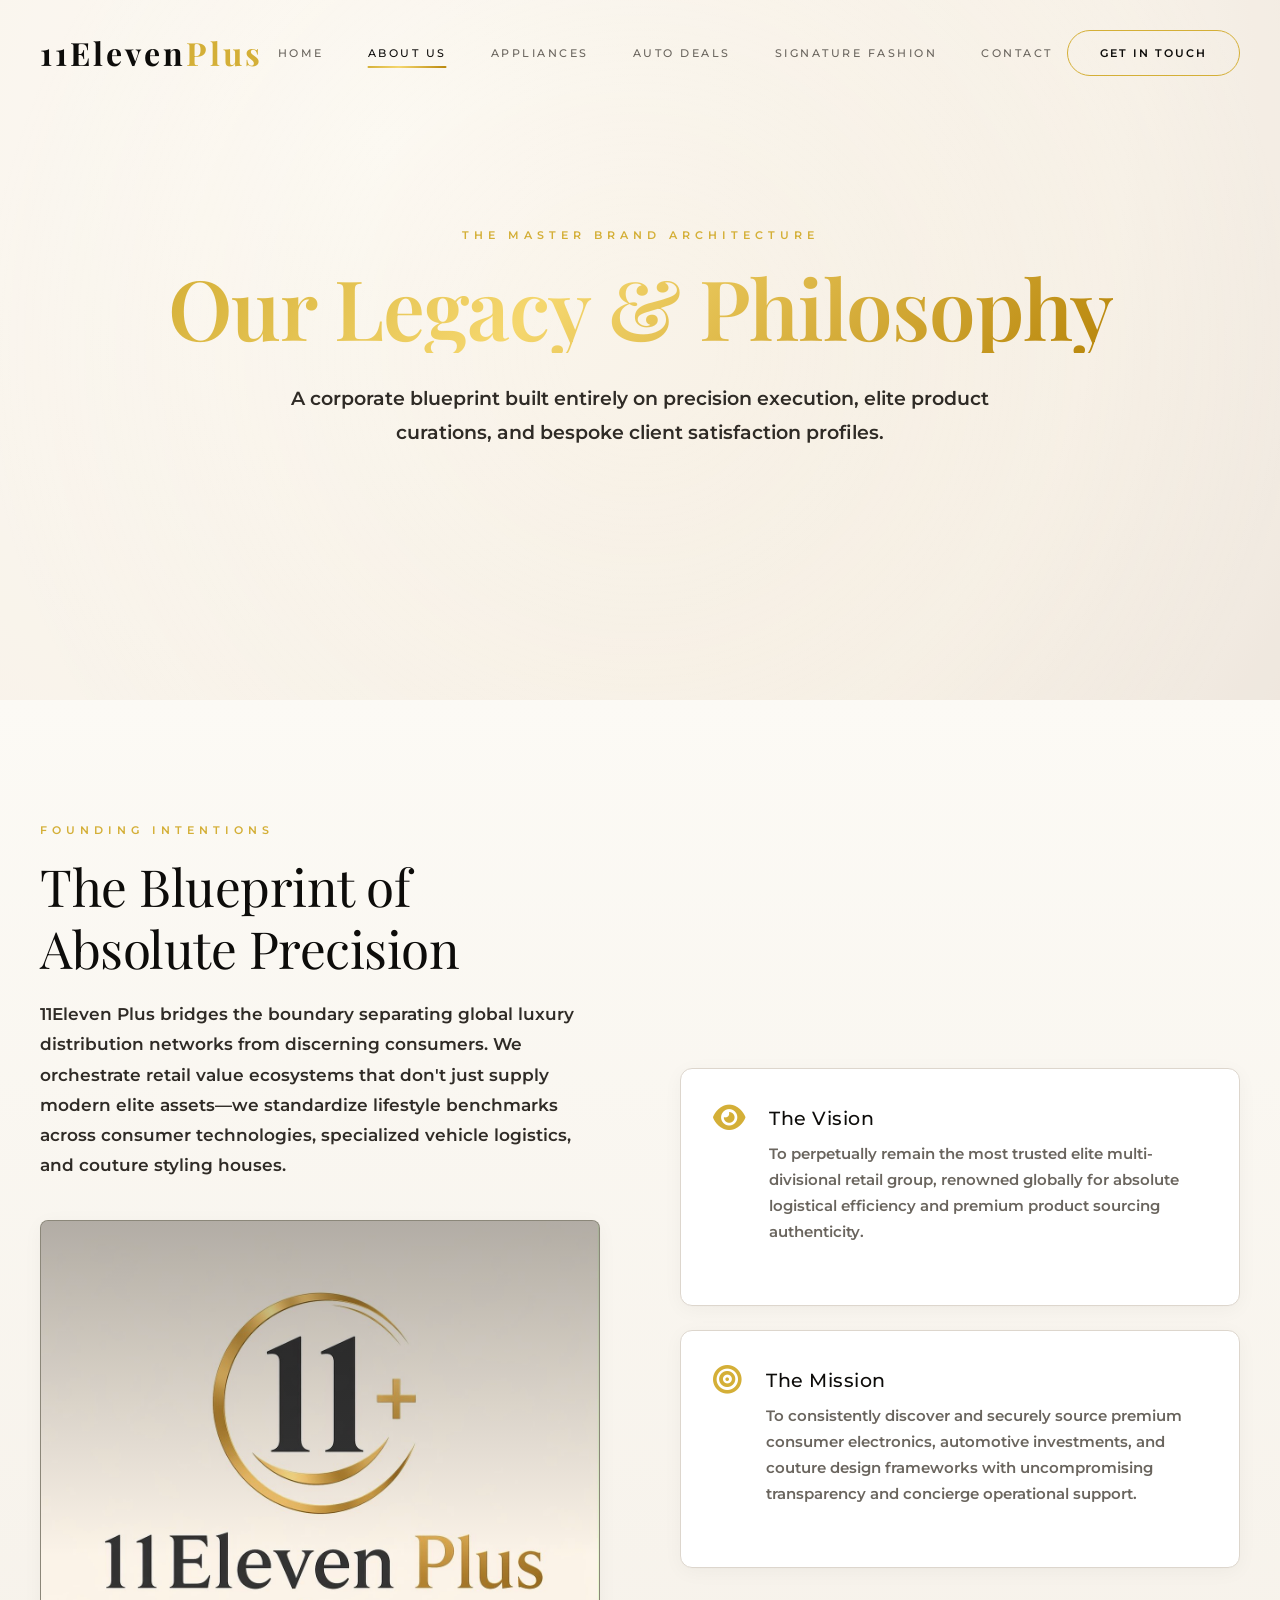
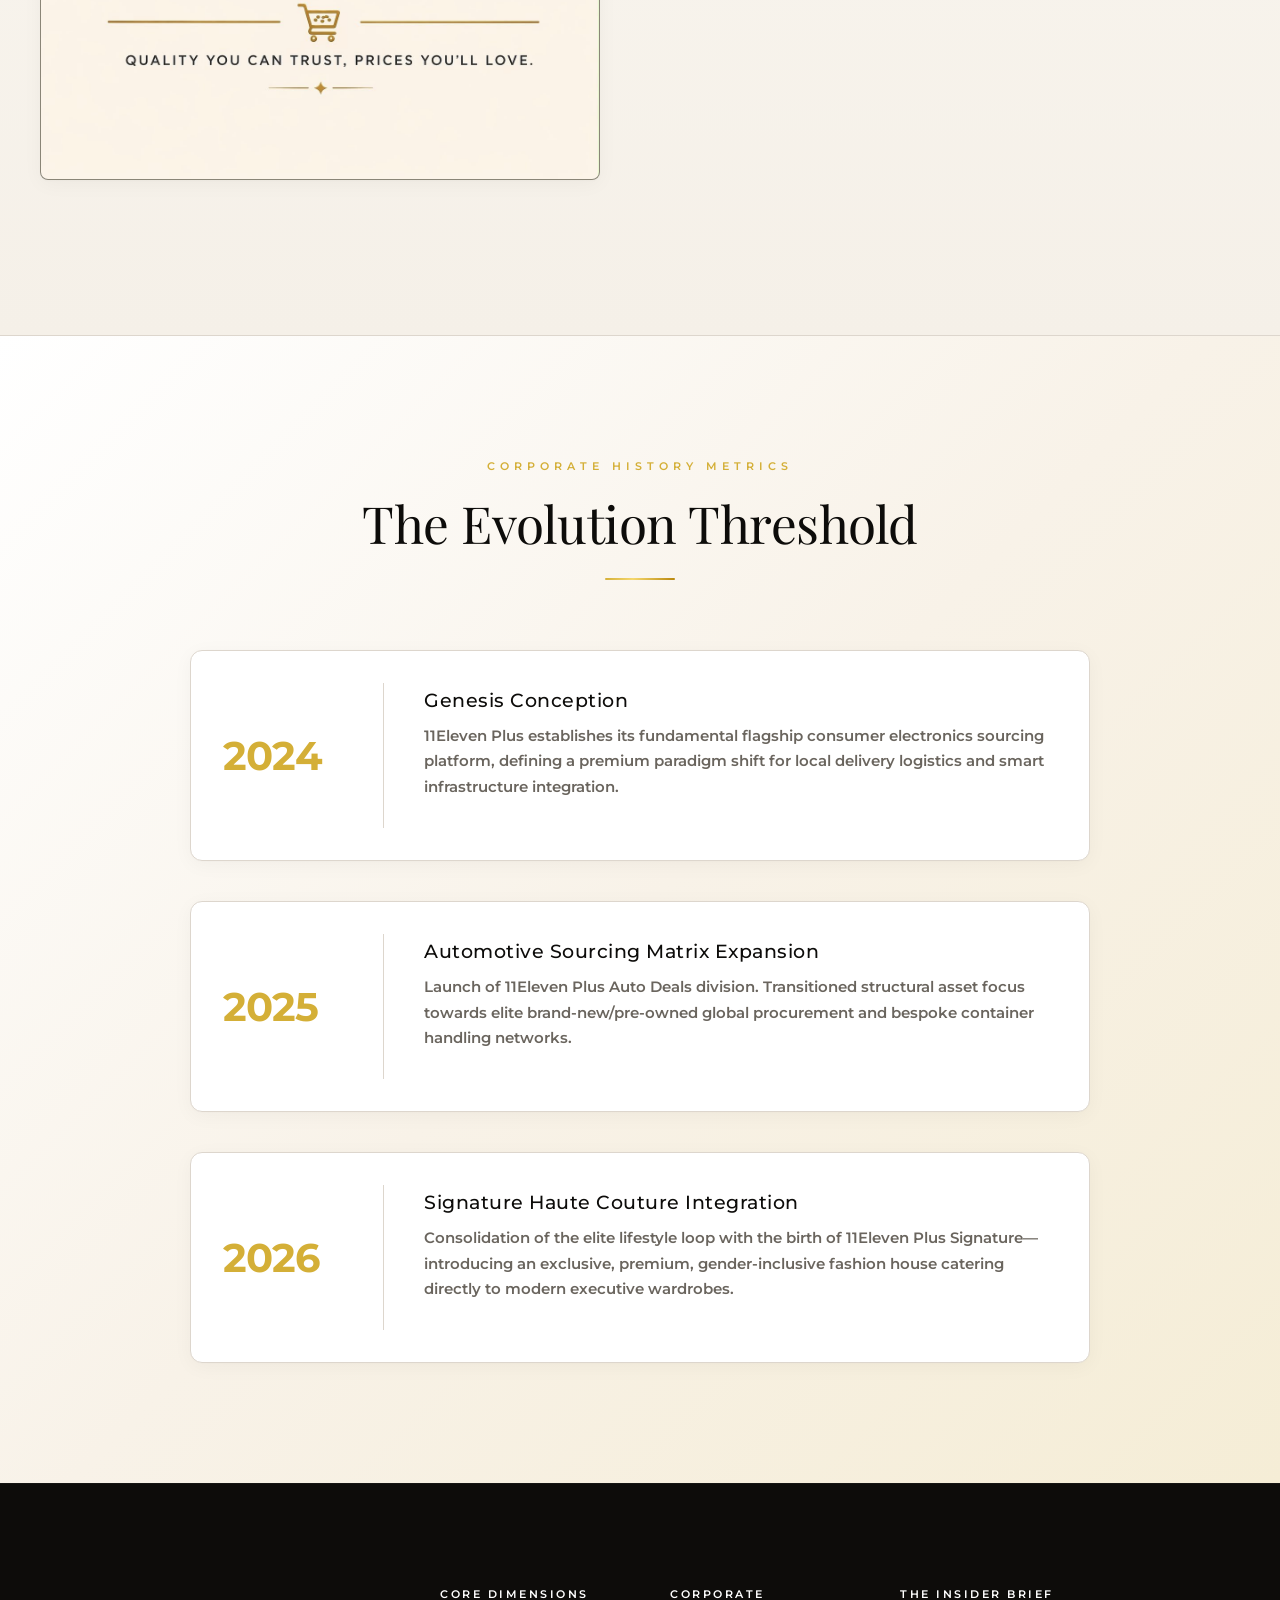
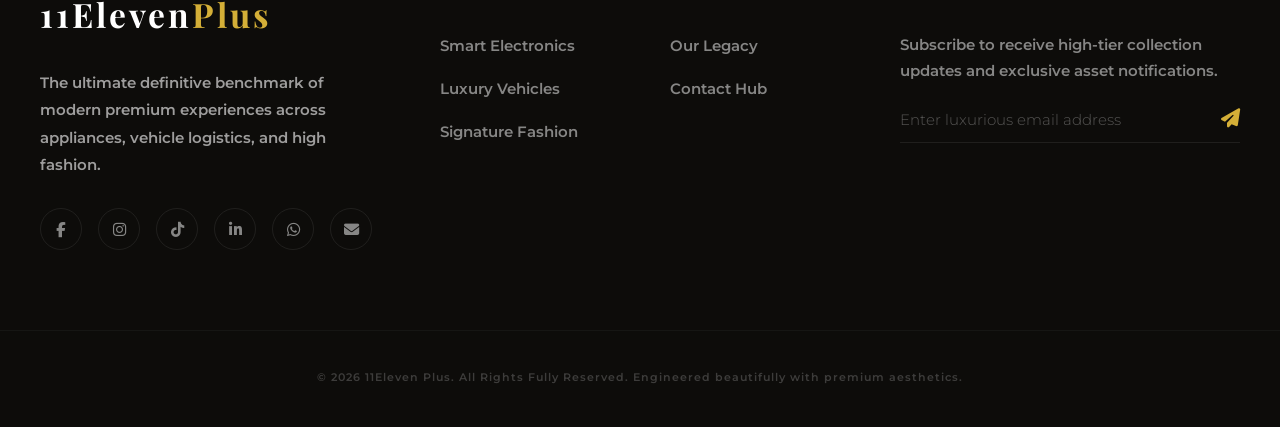
==== commit 9406d523: "update all" ====
--- a/about.html
+++ b/about.html
@@ -8,7 +8,7 @@
     <!-- Google Fonts & FontAwesome Core Dependencies -->
     <link rel="preconnect" href="https://fonts.googleapis.com">
     <link rel="preconnect" href="https://fonts.gstatic.com" crossorigin>
-    <link href="https://fonts.googleapis.com/css2?family=Montserrat:wght@300;400;500;600;700&family=Playfair+Display:ital,wght@0,400;0,600;0,700;1,400&display=swap" rel="stylesheet">
+    <link href="https://fonts.googleapis.com/css2?family=Montserrat:wght@300;400;500;600&family=Playfair+Display:ital,wght@0,400;0,600;0,700;1,400&display=swap" rel="stylesheet">
     <link rel="stylesheet" href="https://cdnjs.cloudflare.com/ajax/libs/font-awesome/6.4.0/css/all.min.css">
     <link rel="stylesheet" href="style.css">
 
@@ -68,48 +68,12 @@
             background: rgba(7,7,8,0.4);
             z-index: 1;
         }
-        /* Enhanced typography for about page */
-        .philosophy-section .section-title {
-            font-weight: var(--weight-semibold);
-        }
-        .philosophy-section .section-desc {
-            font-weight: var(--weight-regular);
-            font-size: var(--text-md);
-            line-height: 1.9;
-        }
-        .why-point-card h4 {
-            font-weight: var(--weight-semibold);
-        }
-        .why-point-card p {
-            font-weight: var(--weight-regular);
-        }
-        .timeline-section .why-point-card h4 {
-            font-weight: var(--weight-semibold);
-        }
-        .timeline-section .why-point-card p {
-            font-weight: var(--weight-regular);
-        }
-        .hero-content .subtitle {
-            font-weight: var(--weight-semibold);
-            letter-spacing: 6px;
-        }
-        .hero-content h1 {
-            font-weight: var(--weight-semibold);
-        }
-        .hero-content p {
-            font-weight: var(--weight-regular);
-            font-size: var(--text-md);
-        }
     </style>
 </head>
 <body>
 
     <!-- Scroll Progress Indicator -->
     <div class="scroll-progress"></div>
-
-    <!-- Custom Luxury Cursor Tracking nodes -->
-    <div class="custom-cursor"></div>
-    <div class="custom-cursor-dot"></div>
 
     <!-- Preloader Graphic System -->
     <div class="preloader">
--- a/style.css
+++ b/style.css
@@ -95,8 +95,8 @@
     --transition-duration-slow: 0.7s;
 
     /* --- Glassmorphism --- */
-    --glass-bg: rgba(255, 255, 255, 0.92);
-    --glass-border: rgba(212, 175, 55, 0.20);
+    --glass-bg: rgba(255, 255, 255, 0.85);
+    --glass-border: rgba(201, 168, 76, 0.12);
     --glass-shadow: 0 8px 32px rgba(0, 0, 0, 0.04);
     --glass-blur: 20px;
 }
@@ -109,9 +109,9 @@
 }
 
 @media (min-width: 992px) {
-    * {
+    /* * {
         cursor: none;
-    }
+    } */
 }
 
 html {
@@ -123,7 +123,7 @@
     background-color: var(--white);
     color: var(--rich-black);
     font-family: var(--font-body);
-    font-weight: 500;
+    font-weight: 600;
     line-height: 1.8;
     overflow-x: hidden;
     max-width: 100%;
@@ -189,7 +189,6 @@
 
 .gold-text {
     color: var(--gold);
-    font-weight: 700;
 }
 
 .gold-gradient-text {
@@ -205,37 +204,6 @@
 
 body.lock-scroll {
     overflow: hidden;
-}
-
-/* ========================================================================== */
-/* 02. PREMIUM CUSTOM CURSOR & INITIAL PRELOADER                            */
-/* ========================================================================== */
-.custom-cursor {
-    width: 40px;
-    height: 40px;
-    border: 2px solid var(--gold);
-    border-radius: 50%;
-    position: fixed;
-    transform: translate(-50%, -50%);
-    pointer-events: none;
-    z-index: 9999;
-    transition: transform 0.2s ease, background-color 0.3s ease, border-color 0.3s ease;
-    will-change: transform, left, top;
-    backface-visibility: hidden;
-    background: rgba(212, 175, 55, 0.04);
-}
-
-.custom-cursor-dot {
-    width: 6px;
-    height: 6px;
-    background-color: var(--gold);
-    border-radius: 50%;
-    position: fixed;
-    transform: translate(-50%, -50%);
-    pointer-events: none;
-    z-index: 10000;
-    will-change: transform, left, top;
-    backface-visibility: hidden;
 }
 
 .preloader {
@@ -258,10 +226,10 @@
 
 .preloader-logo {
     font-family: var(--font-heading);
-    font-size: 2.8rem;
+    font-size: 2.5rem;
     letter-spacing: 6px;
     margin-bottom: 24px;
-    font-weight: 700;
+    font-weight: 600;
     color: var(--rich-black);
 }
 
@@ -271,12 +239,12 @@
 
 .preloader-bar {
     width: 180px;
-    height: 3px;
+    height: 2px;
     background-color: var(--silver-gray);
     margin: 0 auto;
     position: relative;
     overflow: hidden;
-    border-radius: 4px;
+    border-radius: 2px;
 }
 
 .preloader-bar::after {
@@ -365,7 +333,7 @@
     font-size: var(--text-xs);
     text-transform: uppercase;
     letter-spacing: 2.5px;
-    font-weight: 600;
+    font-weight: 500;
     position: relative;
     padding: 8px 0;
     color: var(--medium-gray);
@@ -407,7 +375,7 @@
     font-size: var(--text-xs);
     text-transform: uppercase;
     letter-spacing: 2px;
-    font-weight: 700;
+    font-weight: 600;
     background: transparent;
     border-radius: var(--radius-full);
     transition: all var(--transition-duration) var(--transition-premium);
@@ -534,7 +502,6 @@
         font-size: var(--text-lg);
         letter-spacing: 3px;
         color: var(--rich-black);
-        font-weight: 600;
     }
 
     .nav-link:hover {
@@ -638,14 +605,14 @@
     background-attachment: scroll;
     will-change: transform;
     animation: heroImageZoom 20s ease-out forwards;
-    opacity: 0.10;
+    opacity: 0.08;
 }
 
 @media (min-width: 992px) {
     .hero-bg-image {
         background-attachment: fixed;
         animation: none;
-        opacity: 0.12;
+        opacity: 0.10;
     }
 }
 
@@ -677,7 +644,7 @@
     right: -10%;
     width: 700px;
     height: 700px;
-    background: radial-gradient(circle, rgba(212, 175, 55, 0.08) 0%, transparent 70%);
+    background: radial-gradient(circle, rgba(201, 168, 76, 0.05) 0%, transparent 70%);
     filter: blur(100px);
     animation: drift 14s infinite alternate ease-in-out;
     z-index: 0;
@@ -705,7 +672,7 @@
     line-height: 1.1;
     letter-spacing: -1px;
     margin-bottom: 28px;
-    font-weight: 700;
+    font-weight: 600;
     color: var(--rich-black);
 }
 
@@ -714,7 +681,6 @@
     -webkit-background-clip: text;
     -webkit-text-fill-color: transparent;
     background-clip: text;
-    font-weight: 700;
 }
 
 .hero-content p {
@@ -722,7 +688,7 @@
     color: var(--dark-gray);
     max-width: 700px;
     margin: 0 auto 45px;
-    font-weight: 500;
+    font-weight: 600;
     line-height: 1.8;
 }
 
@@ -754,7 +720,7 @@
     display: flex;
     flex-direction: column;
     align-items: center;
-    gap: 12px;
+    /* gap: 3px; */
     opacity: 0.5;
     width: auto;
 }
@@ -770,11 +736,10 @@
 }
 
 .scroll-down-indicator span {
-    font-size: var(--text-xs);
+    font-size: var(--text-xs);        /* 0.7rem */
     text-transform: uppercase;
     letter-spacing: 4px;
     color: var(--medium-gray);
-    font-weight: 600;
 }
 
 .mouse-icon {
@@ -798,14 +763,8 @@
 }
 
 @keyframes scrollWheel {
-    0% {
-        top: 6px;
-        opacity: 1;
-    }
-    100% {
-        top: 18px;
-        opacity: 0;
-    }
+    0% { top: 6px; opacity: 1; }
+    100% { top: 18px; opacity: 0; }
 }
 
 /* ========================================================================== */
@@ -834,13 +793,13 @@
     color: var(--gold);
     display: block;
     margin-bottom: 16px;
-    font-weight: 700;
+    font-weight: 600;
 }
 
 .section-title {
     font-family: var(--font-heading);
     font-size: clamp(2rem, 2.5vw + 1.2rem, 3.2rem);
-    font-weight: 700;
+    font-weight: 400;
     line-height: 1.2;
     letter-spacing: -0.5px;
     color: var(--rich-black);
@@ -931,7 +890,7 @@
     left: var(--x, 0px);
     width: 350px;
     height: 350px;
-    background: radial-gradient(circle, rgba(212, 175, 55, 0.12) 0%, transparent 70%);
+    background: radial-gradient(circle, rgba(201, 168, 76, 0.08) 0%, transparent 70%);
     transform: translate(-50%, -50%);
     pointer-events: none;
     opacity: 0;
@@ -963,7 +922,7 @@
     margin-bottom: 16px;
     position: relative;
     z-index: 1;
-    font-weight: 700;
+    font-weight: 500;
     letter-spacing: -0.5px;
     color: var(--rich-black);
 }
@@ -975,13 +934,12 @@
 }
 
 .glass-card p {
-    color: var(--dark-gray);
+    color: var(--medium-gray);
     font-size: var(--text-base);
     margin-bottom: 28px;
     position: relative;
     z-index: 1;
     line-height: 1.8;
-    font-weight: 500;
 }
 
 .card-features {
@@ -997,7 +955,7 @@
     align-items: center;
     gap: 14px;
     margin-bottom: 10px;
-    font-weight: 600;
+    font-weight: 400;
 }
 
 .card-features i {
@@ -1010,7 +968,7 @@
     font-size: var(--text-xs);
     text-transform: uppercase;
     letter-spacing: 2.5px;
-    font-weight: 700;
+    font-weight: 600;
     display: inline-flex;
     align-items: center;
     gap: 12px;
@@ -1072,7 +1030,7 @@
     background-position: center 55%;
     background-repeat: no-repeat;
     z-index: 0;
-    opacity: 0.12;
+    opacity: 0.10;
 }
 
 @media (min-width: 992px) {
@@ -1111,7 +1069,7 @@
 .showcase-title {
     font-family: var(--font-heading);
     font-size: clamp(2.2rem, 3.5vw + 1.2rem, 3.8rem);
-    font-weight: 700;
+    font-weight: 400;
     line-height: 1.2;
     margin-bottom: 20px;
     color: var(--rich-black);
@@ -1123,7 +1081,6 @@
     font-size: var(--text-md);
     margin-bottom: 34px;
     line-height: 1.7;
-    font-weight: 500;
 }
 
 @media (max-width: 576px) {
@@ -1152,8 +1109,8 @@
     pointer-events: none;
     opacity: 0.04;
     background-image:
-        radial-gradient(circle at 20% 30%, rgba(212, 175, 55, 0.3) 0%, transparent 50%),
-        radial-gradient(circle at 80% 70%, rgba(212, 175, 55, 0.15) 0%, transparent 50%);
+        radial-gradient(circle at 20% 30%, rgba(201, 168, 76, 0.3) 0%, transparent 50%),
+        radial-gradient(circle at 80% 70%, rgba(201, 168, 76, 0.15) 0%, transparent 50%);
     background-size: 100% 100%;
 }
 
@@ -1178,7 +1135,6 @@
     margin-bottom: 40px;
     font-size: var(--text-md);
     line-height: 1.8;
-    font-weight: 500;
 }
 
 @media (max-width: 576px) {
@@ -1206,7 +1162,7 @@
 
 .counter-number {
     font-size: 3.6rem;
-    font-weight: 700;
+    font-weight: 600;
     letter-spacing: -1px;
     color: var(--rich-black);
 }
@@ -1220,7 +1176,7 @@
 .counter-suffix {
     font-size: 2rem;
     color: var(--gold);
-    font-weight: 700;
+    font-weight: 400;
 }
 
 @media (max-width: 576px) {
@@ -1236,7 +1192,6 @@
     letter-spacing: 2px;
     color: var(--light-gray);
     margin-top: 6px;
-    font-weight: 600;
 }
 
 .why-points-side {
@@ -1287,7 +1242,7 @@
 .why-point-card h4 {
     font-size: var(--text-lg);
     margin-bottom: 6px;
-    font-weight: 700;
+    font-weight: 500;
     letter-spacing: 0.5px;
     color: var(--rich-black);
 }
@@ -1296,7 +1251,7 @@
     color: var(--medium-gray);
     font-size: var(--text-base);
     line-height: 1.7;
-    font-weight: 500;
+    font-weight: 600;
 }
 
 /* ========================================================================== */
@@ -1339,13 +1294,13 @@
     font-style: italic;
     line-height: 1.6;
     margin-bottom: 32px;
-    font-weight: 600;
+    font-weight: 400;
     color: var(--rich-black);
 }
 
 .client-meta h5 {
     font-size: var(--text-md);
-    font-weight: 700;
+    font-weight: 500;
     letter-spacing: 1px;
     color: var(--rich-black);
 }
@@ -1355,7 +1310,6 @@
     color: var(--gold);
     text-transform: uppercase;
     letter-spacing: 2.5px;
-    font-weight: 600;
 }
 
 /* ========================================================================== */
@@ -1376,7 +1330,7 @@
     transform: translateX(-50%);
     width: 900px;
     height: 500px;
-    background: radial-gradient(circle, rgba(212, 175, 55, 0.12) 0%, transparent 70%);
+    background: radial-gradient(circle, rgba(201, 168, 76, 0.08) 0%, transparent 70%);
     filter: blur(60px);
 }
 
@@ -1385,7 +1339,7 @@
     font-size: clamp(2rem, 2.5vw + 1.2rem, 3.4rem);
     margin-bottom: 20px;
     line-height: 1.2;
-    font-weight: 700;
+    font-weight: 400;
     color: var(--rich-black);
 }
 
@@ -1394,7 +1348,6 @@
     max-width: 600px;
     margin: 0 auto 40px;
     font-size: var(--text-md);
-    font-weight: 500;
 }
 
 @media (max-width: 576px) {
@@ -1431,7 +1384,7 @@
     font-size: var(--text-xs);
     text-transform: uppercase;
     letter-spacing: 2.5px;
-    font-weight: 700;
+    font-weight: 600;
     border-radius: var(--radius-full);
     transition: all var(--transition-duration) var(--transition-premium);
     display: inline-block;
@@ -1596,7 +1549,6 @@
     margin-bottom: 30px;
     max-width: 340px;
     line-height: 1.8;
-    font-weight: 400;
 }
 
 .footer-socials {
@@ -1620,7 +1572,7 @@
 .footer-socials a:hover {
     border-color: var(--gold);
     color: var(--gold);
-    background: rgba(212, 175, 55, 0.08);
+    background: rgba(201, 168, 76, 0.08);
     transform: translateY(-3px);
 }
 
@@ -1630,7 +1582,7 @@
     text-transform: uppercase;
     letter-spacing: 2.5px;
     margin-bottom: 28px;
-    font-weight: 700;
+    font-weight: 600;
     color: var(--white);
 }
 
@@ -1644,7 +1596,6 @@
     font-size: var(--text-base);
     color: rgba(255, 255, 255, 0.5);
     transition: all var(--transition-duration-fast) var(--transition-premium);
-    font-weight: 500;
 }
 
 .footer-links-column a:hover {
@@ -1657,7 +1608,6 @@
     font-size: var(--text-base);
     margin-bottom: 24px;
     line-height: 1.7;
-    font-weight: 400;
 }
 
 .subscribe-form {
@@ -1680,7 +1630,6 @@
     font-size: var(--text-base);
     width: 100%;
     min-width: 0;
-    font-weight: 400;
 }
 
 .subscribe-form input::placeholder {
@@ -1752,7 +1701,7 @@
     position: fixed;
     top: 0;
     left: 0;
-    height: 3px;
+    height: 2px;
     width: 0%;
     background: var(--gradient-gold);
     z-index: 10002;
@@ -1783,14 +1732,6 @@
         animation: none !important;
     }
 
-    .custom-cursor,
-    .custom-cursor-dot {
-        display: none !important;
-    }
-    * {
-        cursor: auto !important;
-    }
-
     .btn::after,
     .btn-nav::after {
         display: none;
@@ -1801,13 +1742,6 @@
 /* 15. RESPONSIVE REFINEMENTS                                               */
 /* ========================================================================== */
 @media (max-width: 991px) {
-    * {
-        cursor: auto !important;
-    }
-    .custom-cursor,
-    .custom-cursor-dot {
-        display: none !important;
-    }
 
     .main-header {
         padding: 16px 0;
@@ -1901,6 +1835,7 @@
         width: 18px;
         height: 28px;
     }
+    
     .mouse-icon .wheel {
         height: 6px;
         top: 5px;
@@ -1983,7 +1918,6 @@
     line-height: 1.1;
     margin-bottom: 24px;
     color: var(--rich-black);
-    font-weight: 700;
 }
 
 .thank-you-content p {
@@ -1992,7 +1926,6 @@
     max-width: 600px;
     margin: 0 auto 40px;
     line-height: 1.8;
-    font-weight: 500;
 }
 
 /* ========================================================================== */
@@ -2033,7 +1966,7 @@
     letter-spacing: 2px;
     color: var(--medium-gray);
     margin-bottom: 8px;
-    font-weight: 700;
+    font-weight: 600;
 }
 
 .contact-form-wrapper .form-control {
@@ -2048,7 +1981,6 @@
     transition: border-color var(--transition-duration-fast) var(--transition-premium),
                 box-shadow var(--transition-duration-fast) var(--transition-premium);
     outline: none;
-    font-weight: 500;
 }
 
 .contact-form-wrapper .form-control:focus {
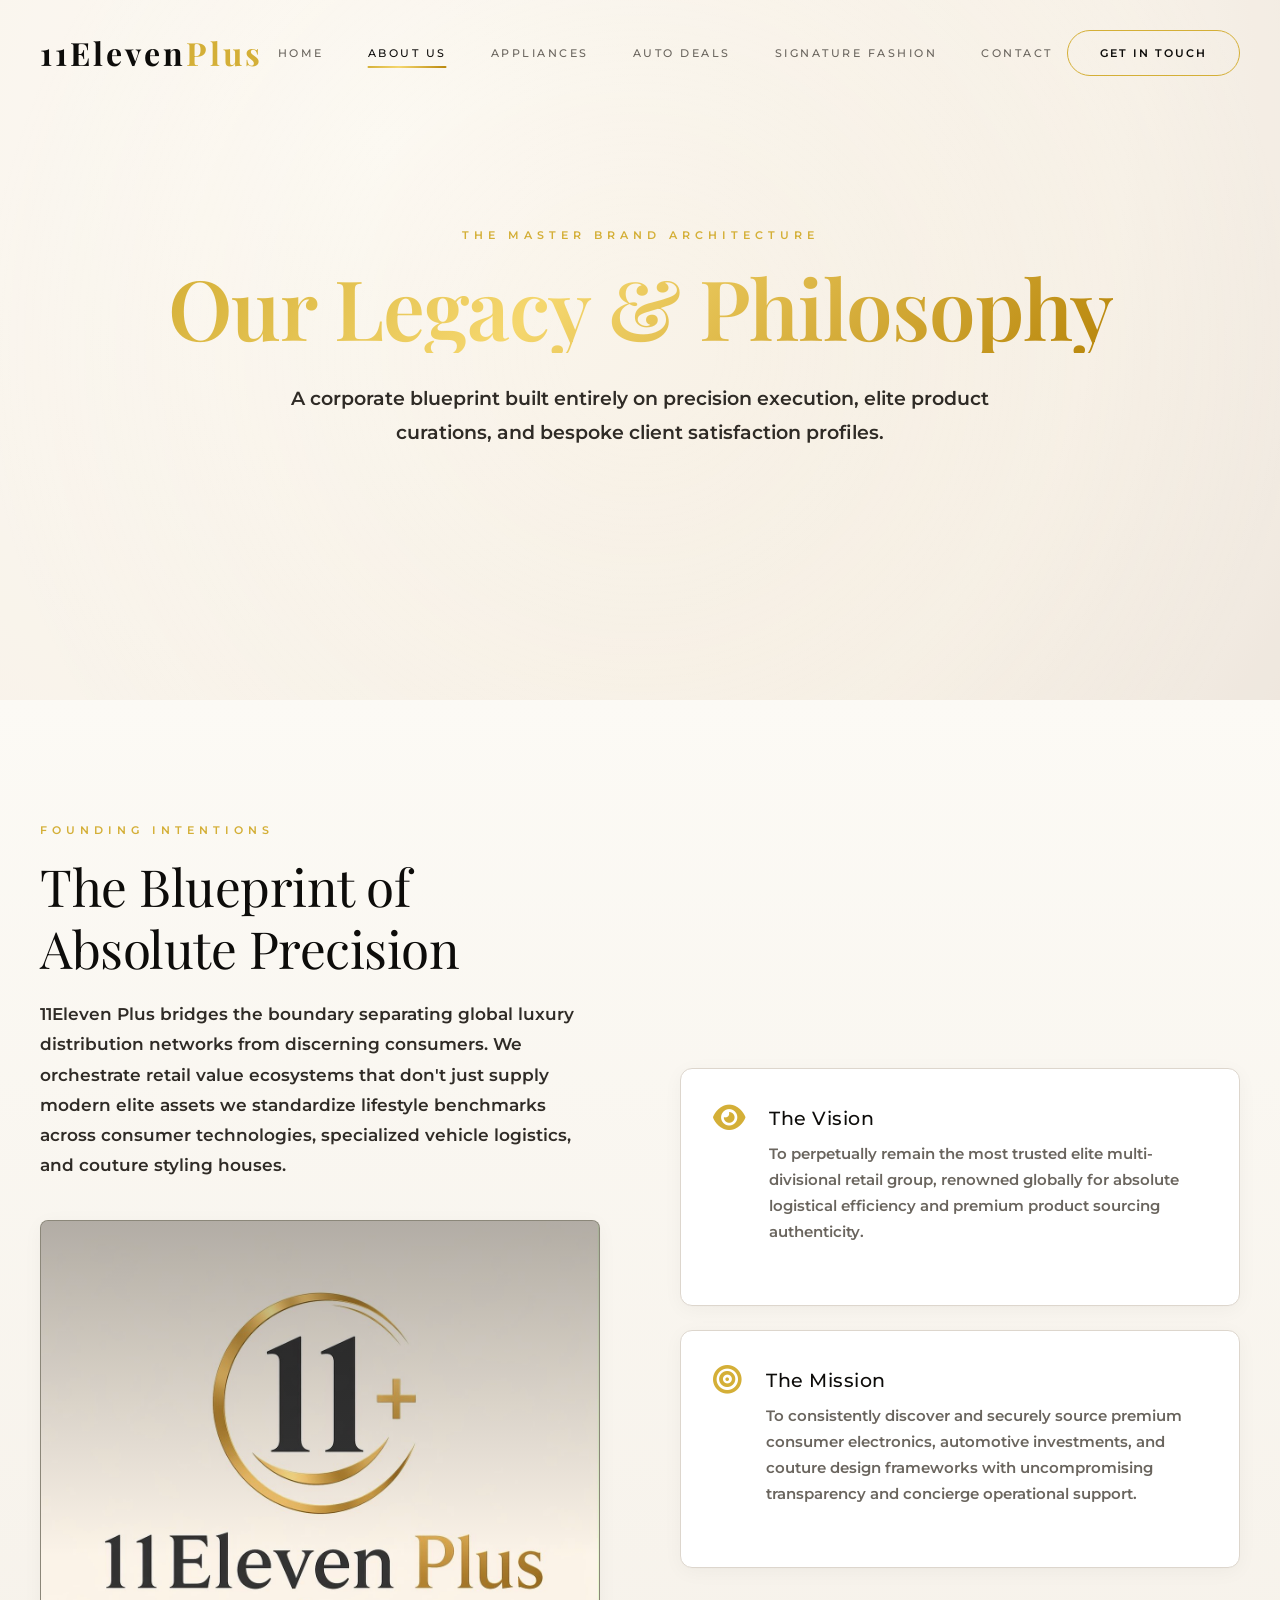
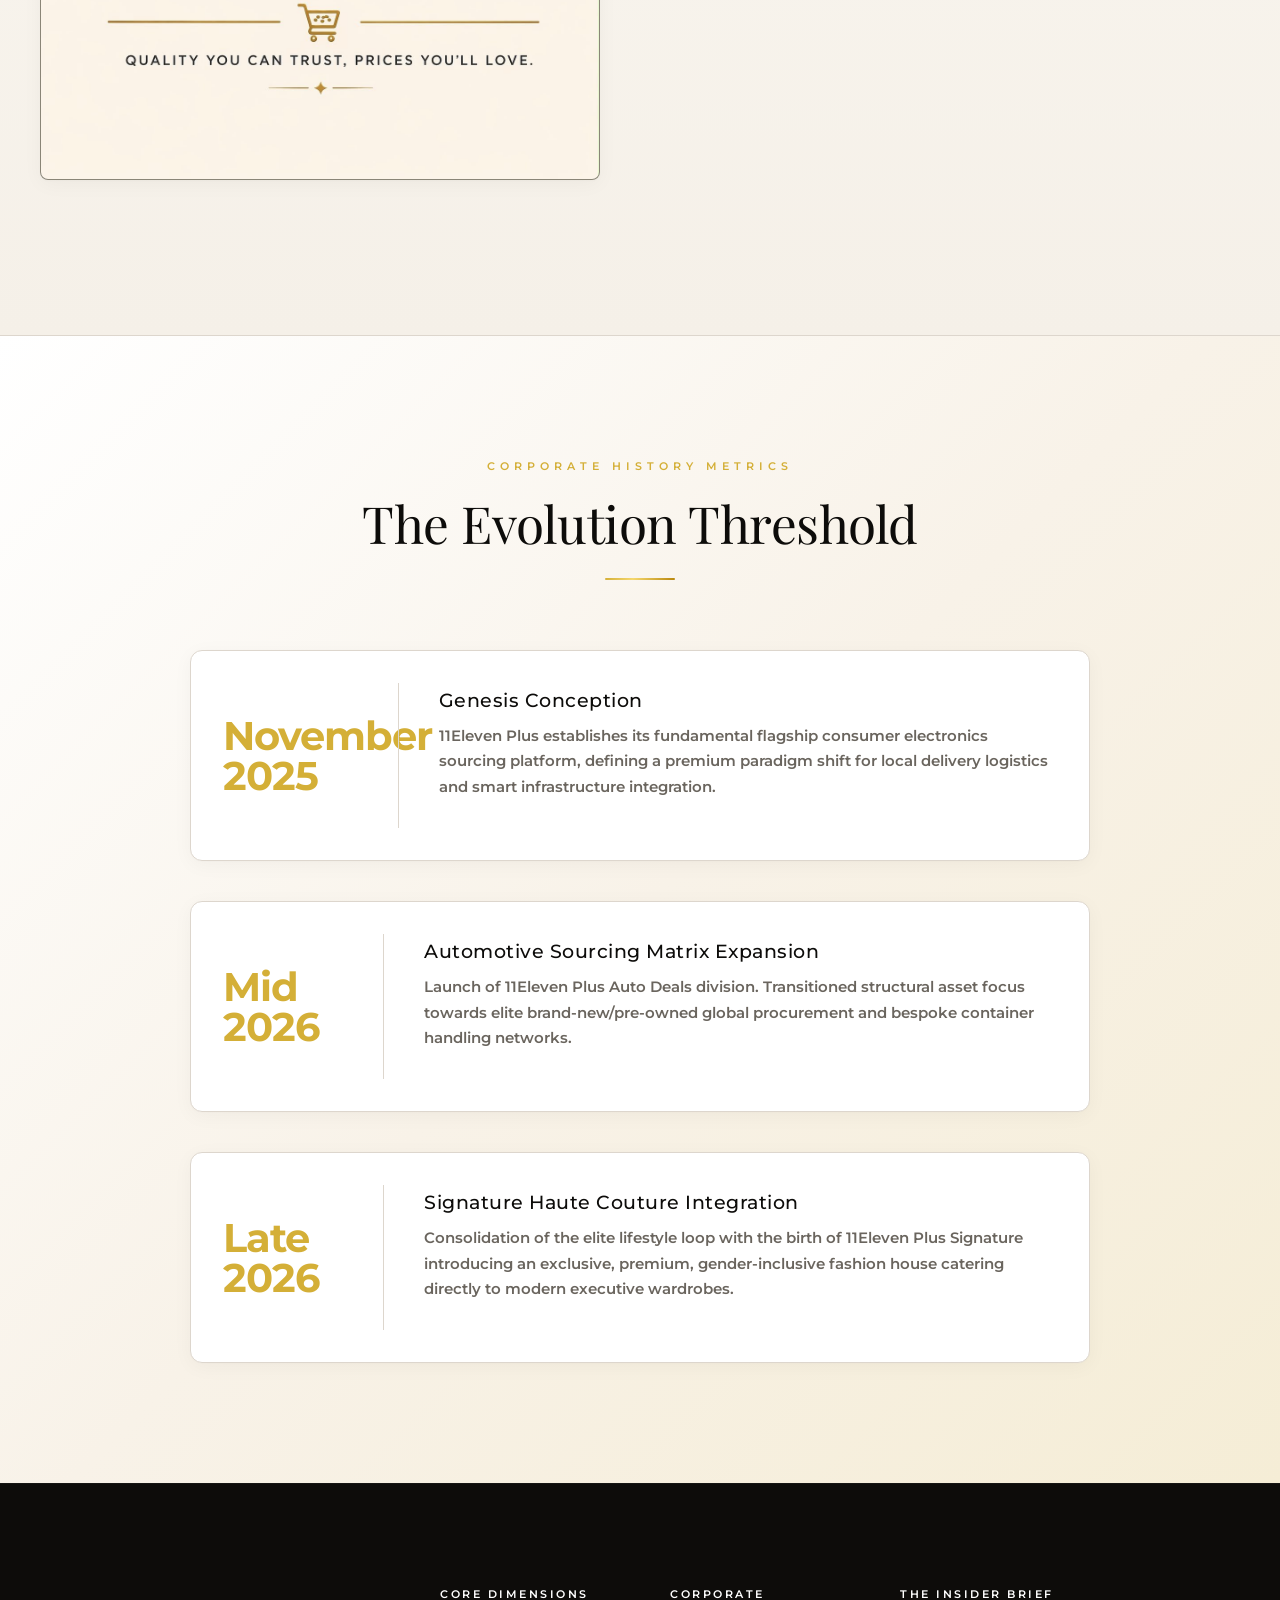
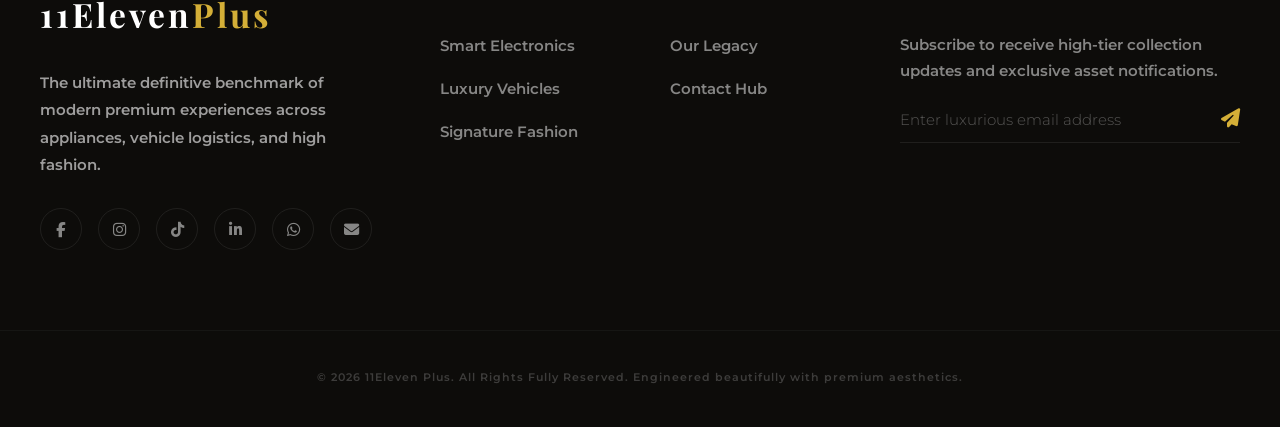
==== commit 79788ecd: "update to site" ====
--- a/about.html
+++ b/about.html
@@ -3,8 +3,27 @@
 <head>
     <meta charset="UTF-8">
     <meta name="viewport" content="width=device-width, initial-scale=1.0">
+    
+    <!-- Primary Meta Tags -->
     <title>Our Legacy | 11Eleven Plus</title>
     <meta name="description" content="Discover the philosophy, mission, and historic operational values steering the luxury ecosystem of 11Eleven Plus.">
+    <meta name="keywords" content="11Eleven Plus legacy, luxury brand philosophy, premium group mission, elite sourcing values, Ghana luxury group, corporate history">
+    <meta name="author" content="11Eleven Plus">
+
+    <!-- Open Graph / Facebook -->
+    <meta property="og:type" content="website">
+    <meta property="og:url" content="https://11elevenplus.com/about.html">
+    <meta property="og:title" content="Our Legacy | 11Eleven Plus – The Master Brand Architecture">
+    <meta property="og:description" content="Explore the founding intentions, vision, and evolution of 11Eleven Plus – a luxury ecosystem built on precision, elite curation, and absolute client trust.">
+    <meta property="og:image" content="https://11elevenplus.com/images/logo.jpg">
+
+    <!-- Twitter Card -->
+    <meta property="twitter:card" content="summary_large_image">
+    <meta property="twitter:url" content="https://11elevenplus.com/about.html">
+    <meta property="twitter:title" content="Our Legacy | 11Eleven Plus – The Master Brand Architecture">
+    <meta property="twitter:description" content="Explore the founding intentions, vision, and evolution of 11Eleven Plus – a luxury ecosystem built on precision, elite curation, and absolute client trust.">
+    <meta property="twitter:image" content="https://11elevenplus.com/images/logo.jpg">
+
     <!-- Google Fonts & FontAwesome Core Dependencies -->
     <link rel="preconnect" href="https://fonts.googleapis.com">
     <link rel="preconnect" href="https://fonts.gstatic.com" crossorigin>
@@ -14,6 +33,32 @@
 
     <!-- Favicon -->
     <link rel="icon" href="/images/logo.jpg" type="image/x-icon">
+
+    <!-- Structured Data: Organization -->
+    <script type="application/ld+json">
+        {
+            "@context": "https://schema.org",
+            "@type": "Organization",
+            "name": "11Eleven Plus",
+            "url": "https://11elevenplus.com/",
+            "logo": "https://11elevenplus.com/images/logo.jpg",
+            "description": "Premium luxury group offering elite home appliances, bespoke automotive sourcing, and high-fashion collections.",
+            "foundingDate": "2024",
+            "contactPoint": {
+                "@type": "ContactPoint",
+                "telephone": "+233-27-492-3917",
+                "contactType": "customer service",
+                "email": "concierge@11elevenplus.com",
+                "availableLanguage": ["English"]
+            },
+            "sameAs": [
+                "https://www.facebook.com/share/1C3CKjjL6a/?mibextid=wwXIfr",
+                "https://www.instagram.com/11eleven_plus",
+                "https://www.tiktok.com/@11elevenplus",
+                "https://www.linkedin.com/in/eleven-plus-334429421"
+            ]
+        }
+    </script>
 
     <!-- Inline styles for new image classes (if not present in style.css) -->
     <style>
@@ -138,7 +183,7 @@
                 <div class="reveal-on-scroll">
                     <span class="subtitle">Founding Intentions</span>
                     <h2 class="section-title">The Blueprint of Absolute Precision</h2>
-                    <p class="section-desc" style="margin-top:20px;">11Eleven Plus bridges the boundary separating global luxury distribution networks from discerning consumers. We orchestrate retail value ecosystems that don't just supply modern elite assets—we standardize lifestyle benchmarks across consumer technologies, specialized vehicle logistics, and couture styling houses.</p>
+                    <p class="section-desc" style="margin-top:20px;">11Eleven Plus bridges the boundary separating global luxury distribution networks from discerning consumers. We orchestrate retail value ecosystems that don't just supply modern elite assets we standardize lifestyle benchmarks across consumer technologies, specialized vehicle logistics, and couture styling houses.</p>
 
                     <!-- Contextual image representing precision and luxury craftsmanship -->
                     <div class="why-image-wrapper">
@@ -181,7 +226,7 @@
             <div class="why-points-side" style="max-width: 900px; margin: 0 auto; gap: 40px; position: relative;">
                 <!-- Milestone Card 1 -->
                 <div class="why-point-card glass-card reveal-on-scroll" style="display: flex; gap: 40px; align-items: center; background: var(--white); border: 1px solid var(--border-light);">
-                    <div class="counter-number gold-text" style="font-size: 2.5rem; font-weight:700; line-height:1; min-width:120px;">2024</div>
+                    <div class="counter-number gold-text" style="font-size: 2.5rem; font-weight:700; line-height:1; min-width:120px;">November 2025</div>
                     <div style="border-left: 1px solid var(--border-light); padding-left: 40px;">
                         <h4 style="margin-bottom: 5px;">Genesis Conception</h4>
                         <p>11Eleven Plus establishes its fundamental flagship consumer electronics sourcing platform, defining a premium paradigm shift for local delivery logistics and smart infrastructure integration.</p>
@@ -190,7 +235,7 @@
 
                 <!-- Milestone Card 2 -->
                 <div class="why-point-card glass-card reveal-on-scroll" style="display: flex; gap: 40px; align-items: center; background: var(--white); border: 1px solid var(--border-light);">
-                    <div class="counter-number gold-text" style="font-size: 2.5rem; font-weight:700; line-height:1; min-width:120px;">2025</div>
+                    <div class="counter-number gold-text" style="font-size: 2.5rem; font-weight:700; line-height:1; min-width:120px;">Mid 2026</div>
                     <div style="border-left: 1px solid var(--border-light); padding-left: 40px;">
                         <h4 style="margin-bottom: 5px;">Automotive Sourcing Matrix Expansion</h4>
                         <p>Launch of 11Eleven Plus Auto Deals division. Transitioned structural asset focus towards elite brand-new/pre-owned global procurement and bespoke container handling networks.</p>
@@ -199,10 +244,10 @@
 
                 <!-- Milestone Card 3 -->
                 <div class="why-point-card glass-card reveal-on-scroll" style="display: flex; gap: 40px; align-items: center; background: var(--white); border: 1px solid var(--border-light);">
-                    <div class="counter-number gold-text" style="font-size: 2.5rem; font-weight:700; line-height:1; min-width:120px;">2026</div>
+                    <div class="counter-number gold-text" style="font-size: 2.5rem; font-weight:700; line-height:1; min-width:120px;">Late 2026</div>
                     <div style="border-left: 1px solid var(--border-light); padding-left: 40px;">
                         <h4 style="margin-bottom: 5px;">Signature Haute Couture Integration</h4>
-                        <p>Consolidation of the elite lifestyle loop with the birth of 11Eleven Plus Signature—introducing an exclusive, premium, gender-inclusive fashion house catering directly to modern executive wardrobes.</p>
+                        <p>Consolidation of the elite lifestyle loop with the birth of 11Eleven Plus Signature introducing an exclusive, premium, gender-inclusive fashion house catering directly to modern executive wardrobes.</p>
                     </div>
                 </div>
             </div>
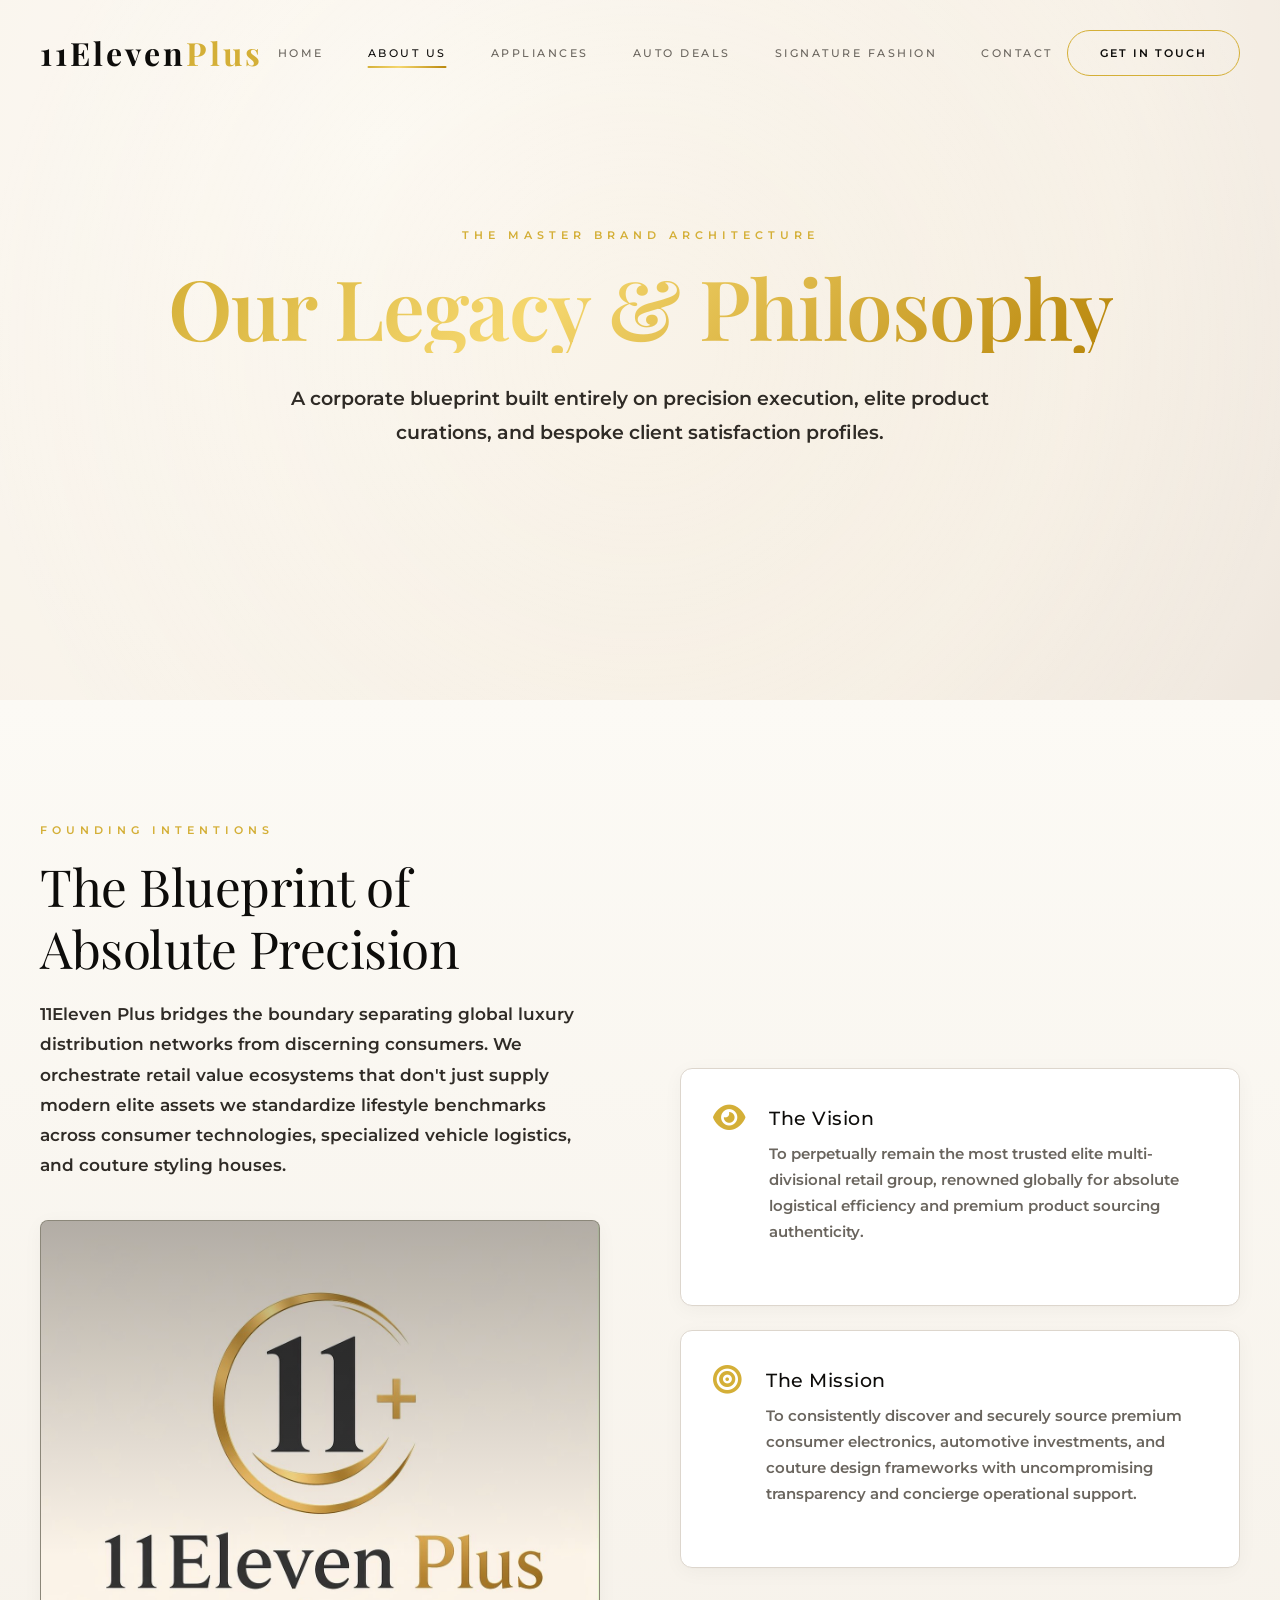
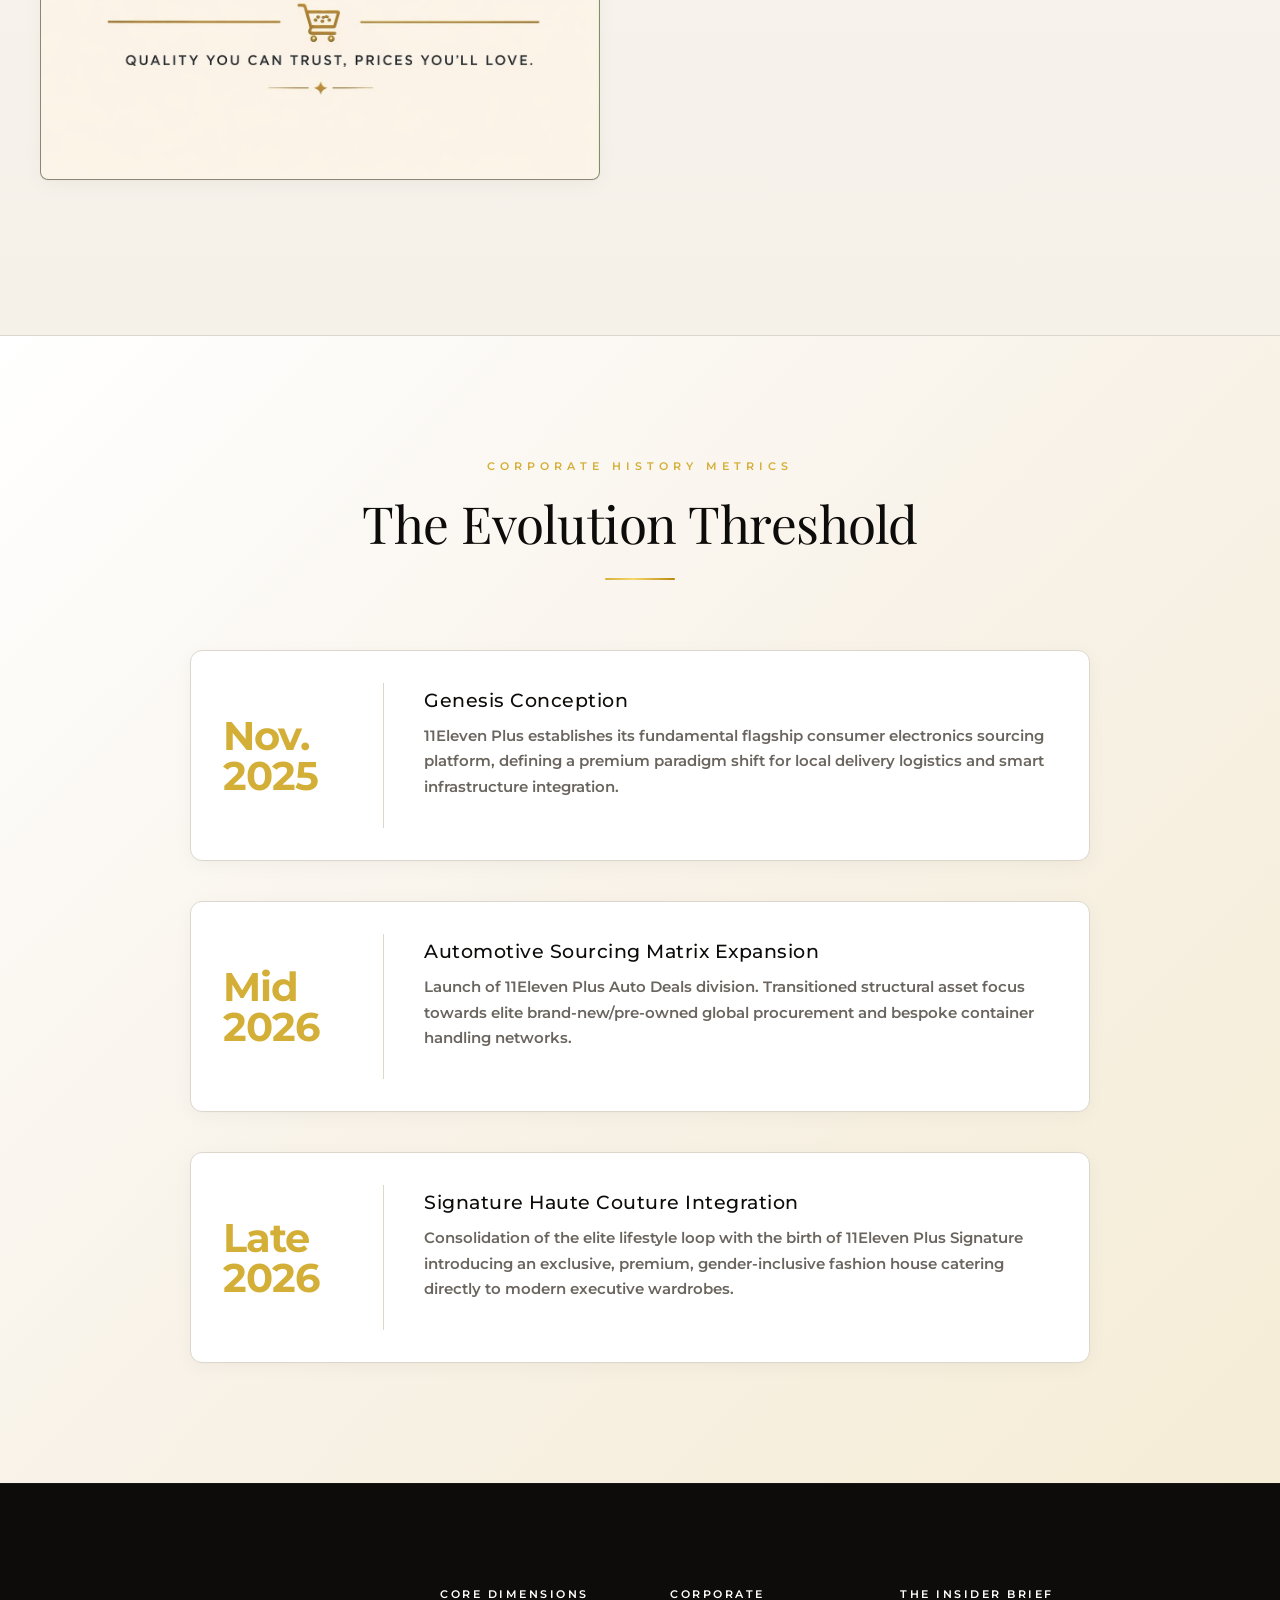
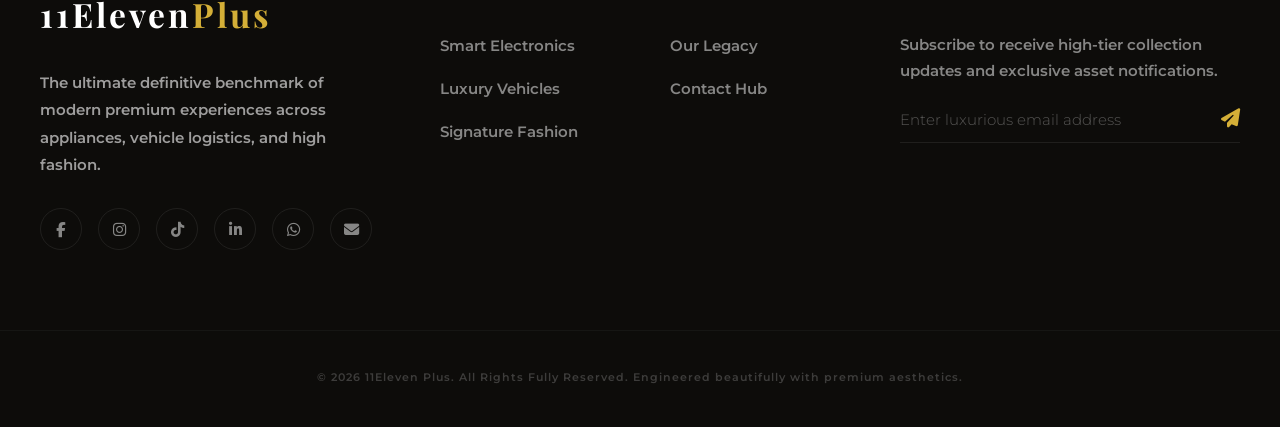
==== commit f074431f: "update to site" ====
--- a/about.html
+++ b/about.html
@@ -226,7 +226,7 @@
             <div class="why-points-side" style="max-width: 900px; margin: 0 auto; gap: 40px; position: relative;">
                 <!-- Milestone Card 1 -->
                 <div class="why-point-card glass-card reveal-on-scroll" style="display: flex; gap: 40px; align-items: center; background: var(--white); border: 1px solid var(--border-light);">
-                    <div class="counter-number gold-text" style="font-size: 2.5rem; font-weight:700; line-height:1; min-width:120px;">November 2025</div>
+                    <div class="counter-number gold-text" style="font-size: 2.5rem; font-weight:700; line-height:1; min-width:120px;">Nov. 2025</div>
                     <div style="border-left: 1px solid var(--border-light); padding-left: 40px;">
                         <h4 style="margin-bottom: 5px;">Genesis Conception</h4>
                         <p>11Eleven Plus establishes its fundamental flagship consumer electronics sourcing platform, defining a premium paradigm shift for local delivery logistics and smart infrastructure integration.</p>
